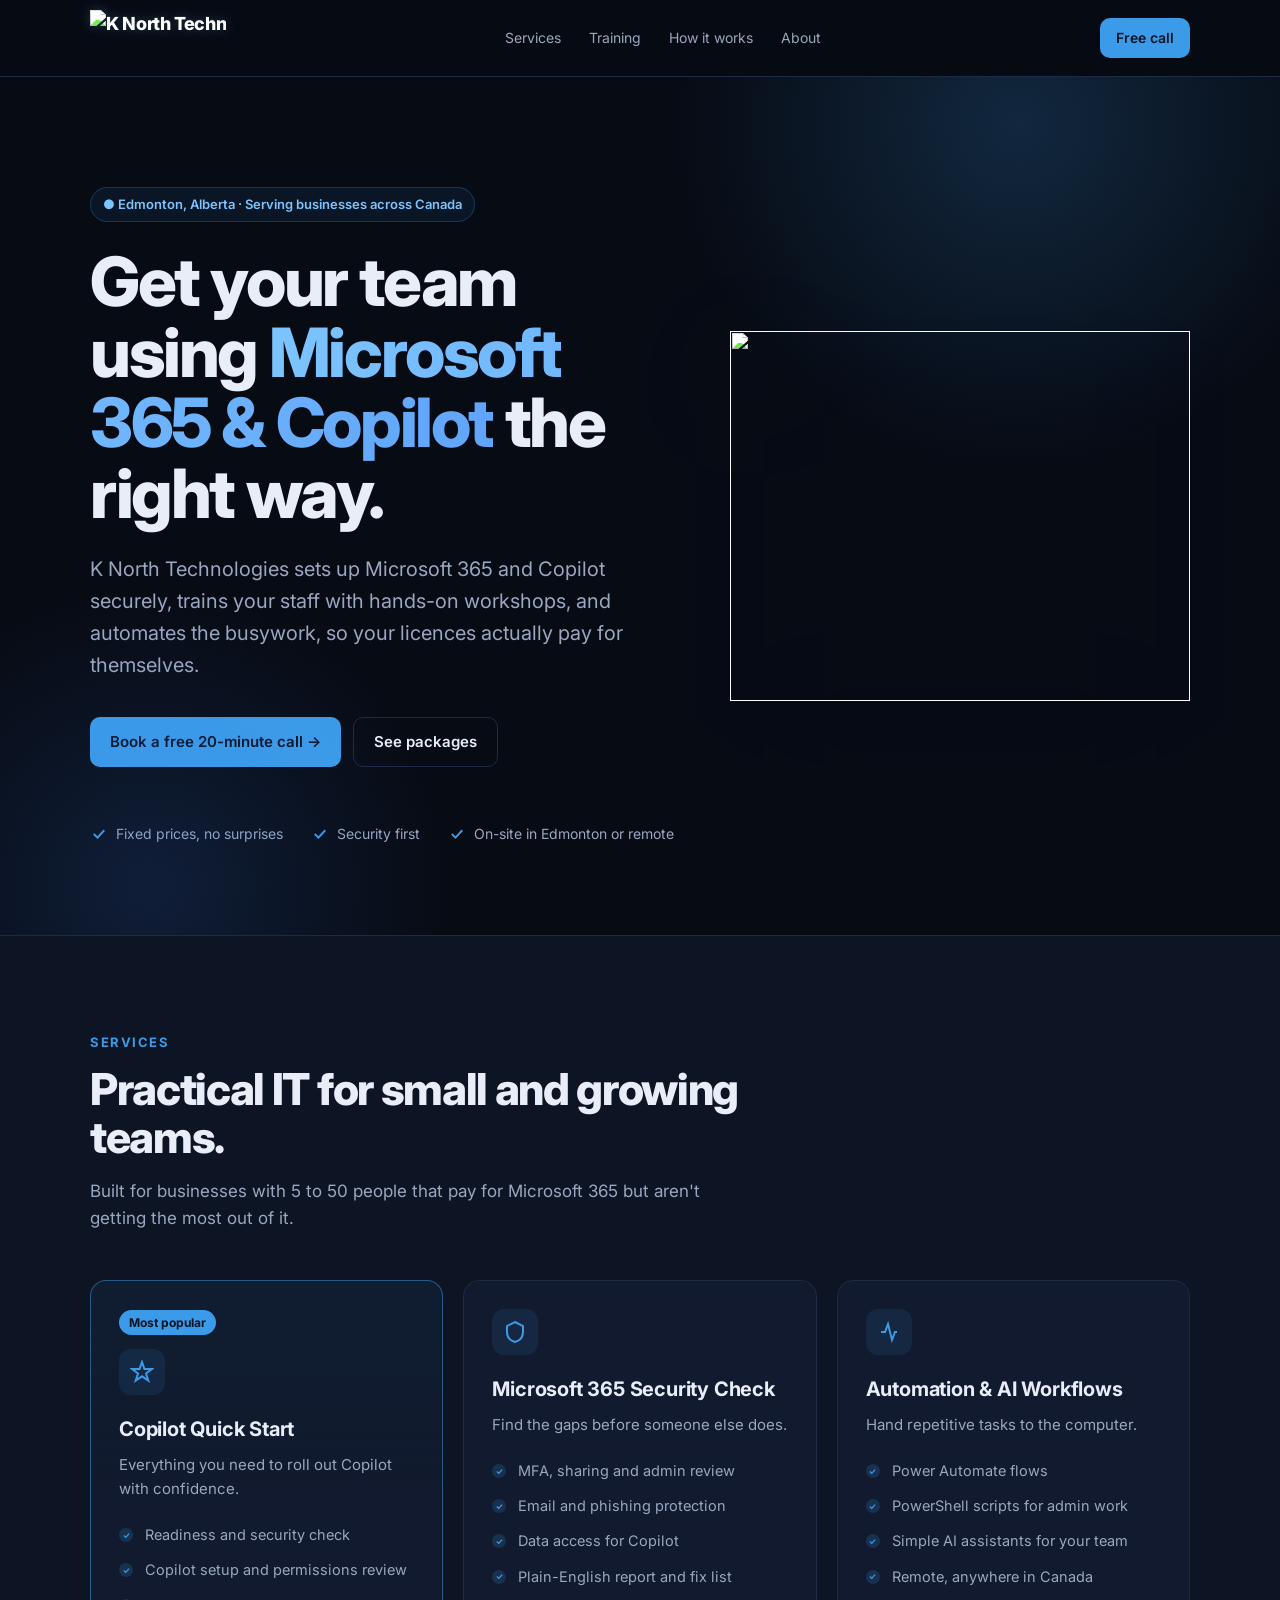
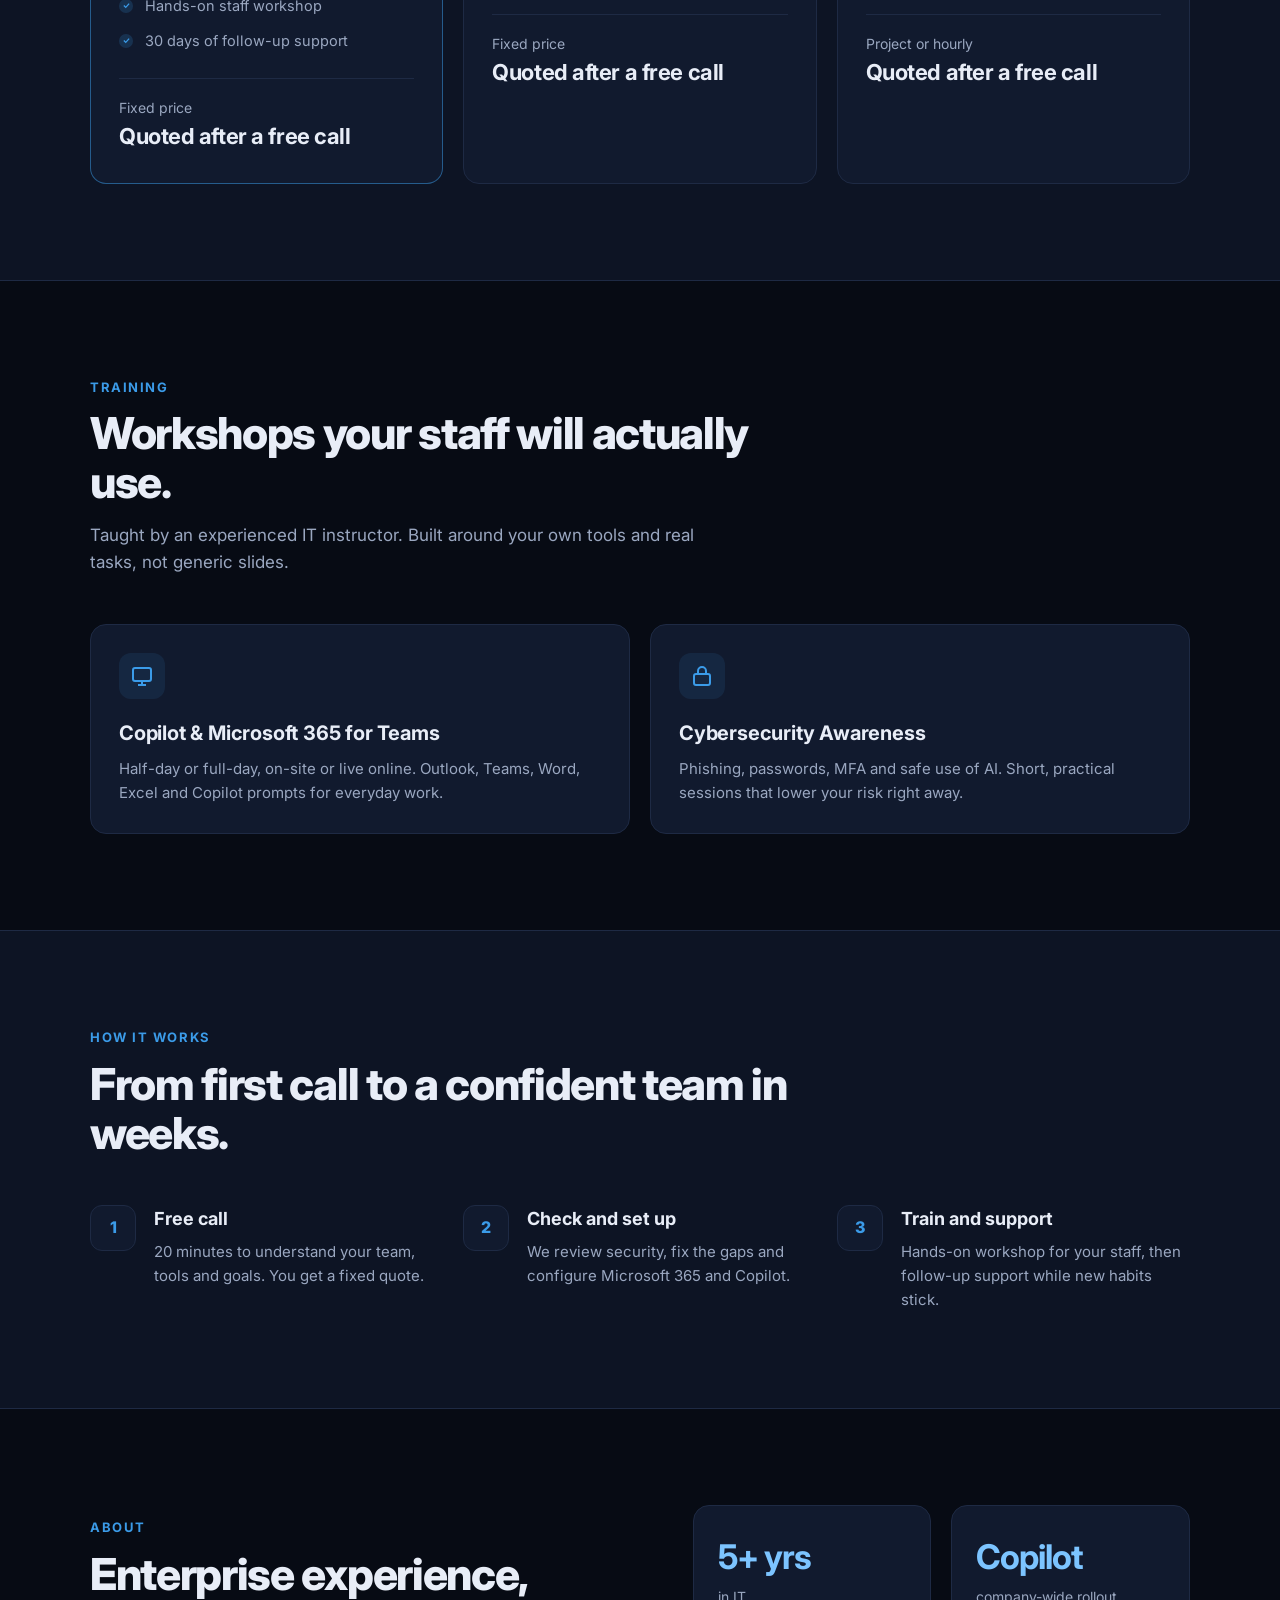
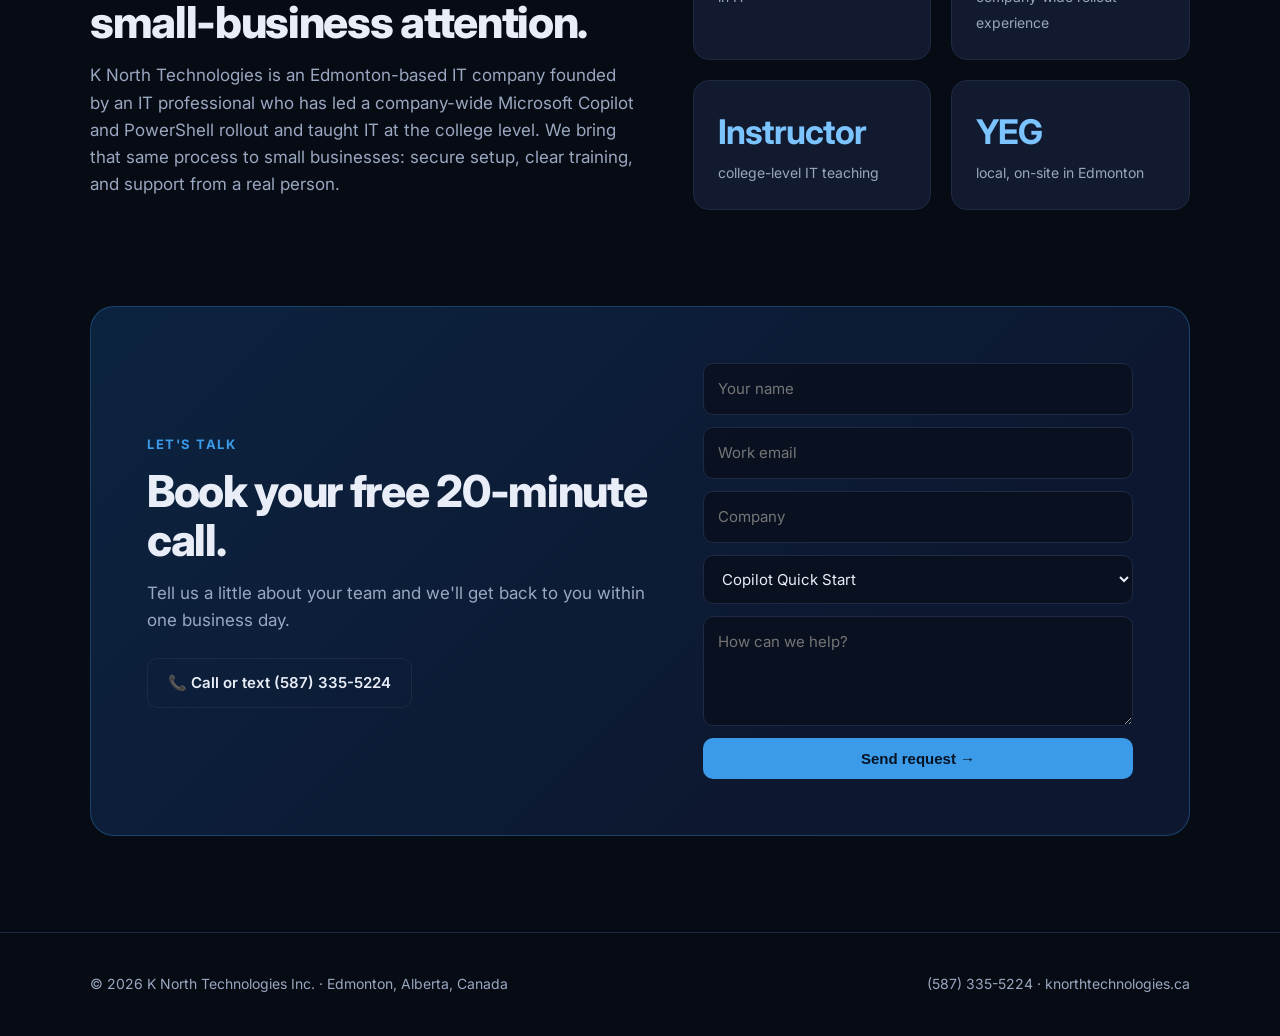
==== index.html @ 37f0530d "Add files via upload" ====
<!doctype html>
<html lang="en">
<head>
<meta charset="utf-8">
<meta name="viewport" content="width=device-width, initial-scale=1">
<title>K North Technologies | Microsoft 365, Copilot &amp; Cybersecurity Training in Edmonton</title>
<meta property="og:image" content="https://knorthtechnologies.ca/img/kn-logo.png">
<meta name="description" content="K North Technologies helps Edmonton and Canadian small businesses set up Microsoft 365 and Copilot securely, train their teams, and automate everyday work.">
<link rel="icon" type="image/png" href="img/favicon.png"><link rel="apple-touch-icon" href="img/favicon.png">
<link rel="preconnect" href="https://fonts.googleapis.com"><link rel="preconnect" href="https://fonts.gstatic.com" crossorigin>
<link href="https://fonts.googleapis.com/css2?family=Inter:wght@400;500;600;700;800&display=swap" rel="stylesheet">
<style>
:root{--bg:#070b14;--bg2:#0d1424;--card:#111a2e;--line:#1e2a44;--text:#e8edf7;--muted:#9aa7c0;--green:#3b9be8;--green2:#7cc4ff;--blue:#3b82f6}
*{box-sizing:border-box;margin:0;padding:0}
html{scroll-behavior:smooth}
body{font-family:Inter,system-ui,-apple-system,Segoe UI,Roboto,sans-serif;background:var(--bg);color:var(--text);line-height:1.6;-webkit-font-smoothing:antialiased}
a{color:inherit;text-decoration:none}
.wrap{max-width:1140px;margin:0 auto;padding:0 20px}
/* nav */
header{position:sticky;top:0;z-index:20;background:rgba(7,11,20,.78);backdrop-filter:blur(12px);border-bottom:1px solid var(--line)}
.nav{display:flex;align-items:center;justify-content:space-between;height:68px}
.logo{display:flex;align-items:center;gap:10px;font-weight:800;letter-spacing:-.02em;font-size:18px}
.logo img{height:56px;width:auto;display:block;filter:brightness(1.35) drop-shadow(0 0 6px rgba(124,196,255,.25))}
.nav{height:76px}
.hero .wrap{display:grid;grid-template-columns:1.25fr .9fr;gap:40px;align-items:center}
.hero-logo{width:100%;max-width:460px;justify-self:end;filter:brightness(1.3) drop-shadow(0 20px 60px rgba(59,155,232,.35))}
.logo span b{color:var(--green)}
nav.links{display:flex;gap:28px;font-size:14px;color:var(--muted)}
nav.links a:hover{color:var(--text)}
.btn{display:inline-flex;align-items:center;gap:8px;padding:12px 20px;border-radius:10px;font-weight:600;font-size:15px;transition:.2s}
.btn-primary{background:var(--green);color:#061325}
.btn-primary:hover{background:var(--green2);transform:translateY(-1px)}
.btn-ghost{border:1px solid var(--line);color:var(--text)}
.btn-ghost:hover{border-color:var(--muted)}
.nav .btn{padding:9px 16px;font-size:14px}
/* hero */
.hero{position:relative;overflow:hidden;padding:110px 0 90px}
.hero:before{content:"";position:absolute;inset:-40% -10% auto auto;width:780px;height:780px;background:radial-gradient(circle,rgba(59,155,232,.20),transparent 62%);pointer-events:none}
.hero:after{content:"";position:absolute;left:-200px;bottom:-300px;width:700px;height:700px;background:radial-gradient(circle,rgba(59,130,246,.16),transparent 60%);pointer-events:none}
.eyebrow{display:inline-flex;align-items:center;gap:8px;font-size:13px;font-weight:600;color:var(--green2);background:rgba(59,155,232,.08);border:1px solid rgba(59,155,232,.25);padding:6px 12px;border-radius:999px;margin-bottom:24px}
h1{font-size:clamp(38px,6vw,68px);line-height:1.04;letter-spacing:-.035em;font-weight:800;max-width:860px}
h1 em{font-style:normal;background:linear-gradient(90deg,var(--green2),#60a5fa);-webkit-background-clip:text;background-clip:text;color:transparent}
.lead{font-size:clamp(17px,2vw,20px);color:var(--muted);max-width:640px;margin:24px 0 36px}
.cta{display:flex;gap:12px;flex-wrap:wrap}
.trust{display:flex;gap:28px;flex-wrap:wrap;margin-top:56px;color:var(--muted);font-size:14px}
.trust div{display:flex;align-items:center;gap:8px}
.trust svg{width:18px;height:18px;color:var(--green)}
/* sections */
section{padding:96px 0}
.alt{background:var(--bg2);border-top:1px solid var(--line);border-bottom:1px solid var(--line)}
.kicker{color:var(--green);font-weight:700;font-size:13px;letter-spacing:.12em;text-transform:uppercase;margin-bottom:12px}
h2{font-size:clamp(30px,4vw,44px);letter-spacing:-.03em;line-height:1.1;font-weight:800;max-width:720px}
.sub{color:var(--muted);max-width:640px;margin-top:16px;font-size:17px}
.grid{display:grid;gap:20px;margin-top:48px}
.g3{grid-template-columns:repeat(3,1fr)}
.g2{grid-template-columns:repeat(2,1fr)}
.card{background:var(--card);border:1px solid var(--line);border-radius:16px;padding:28px;transition:.25s}
.card:hover{border-color:rgba(59,155,232,.45);transform:translateY(-3px)}
.icon{width:46px;height:46px;border-radius:12px;display:grid;place-items:center;background:rgba(59,155,232,.1);color:var(--green);margin-bottom:18px}
.icon svg{width:24px;height:24px}
.card h3{font-size:20px;letter-spacing:-.01em;margin-bottom:8px}
.card p{color:var(--muted);font-size:15px}
.card ul{list-style:none;margin-top:16px}
.card li{color:var(--muted);font-size:14.5px;padding:6px 0 6px 26px;position:relative}
.card li:before{content:"";position:absolute;left:0;top:11px;width:14px;height:14px;border-radius:50%;background:rgba(59,155,232,.18) url("data:image/svg+xml,%3Csvg xmlns='http://www.w3.org/2000/svg' viewBox='0 0 24 24' fill='none' stroke='%233b9be8' stroke-width='3.5'%3E%3Cpath d='M5 12l5 5L19 7'/%3E%3C/svg%3E") center/9px no-repeat}
.price{margin-top:20px;padding-top:18px;border-top:1px solid var(--line);font-size:14px;color:var(--muted)}
.price b{color:var(--text);font-size:22px;letter-spacing:-.02em;display:block}
.feature{border-color:rgba(59,155,232,.5);background:linear-gradient(180deg,rgba(59,155,232,.07),var(--card) 40%)}
.tag{display:inline-block;font-size:12px;font-weight:700;color:#061325;background:var(--green);padding:3px 10px;border-radius:999px;margin-bottom:14px}
/* steps */
.steps{counter-reset:s}
.step{position:relative;padding-left:64px}
.step:before{counter-increment:s;content:counter(s);position:absolute;left:0;top:0;width:44px;height:44px;border-radius:12px;border:1px solid var(--line);display:grid;place-items:center;font-weight:800;color:var(--green);background:var(--card)}
.step h3{font-size:18px;margin-bottom:6px}
.step p{color:var(--muted);font-size:15px}
/* about */
.about{display:grid;grid-template-columns:1.1fr 1fr;gap:56px;align-items:center}
.stat{background:var(--card);border:1px solid var(--line);border-radius:16px;padding:24px}
.stat b{font-size:34px;letter-spacing:-.03em;display:block;color:var(--green2)}
.stat span{color:var(--muted);font-size:14px}
/* contact */
.contact{background:linear-gradient(135deg,#0c2340,#0d1830 70%);border:1px solid rgba(59,155,232,.3);border-radius:24px;padding:56px;display:grid;grid-template-columns:1.2fr 1fr;gap:40px;align-items:center}
form{display:grid;gap:12px}
input,textarea,select{width:100%;background:rgba(7,11,20,.6);border:1px solid var(--line);border-radius:10px;padding:13px 14px;color:var(--text);font:inherit;font-size:15px}
input:focus,textarea:focus,select:focus{outline:none;border-color:var(--green)}
textarea{min-height:110px;resize:vertical}
footer{padding:40px 0;color:var(--muted);font-size:14px;border-top:1px solid var(--line)}
footer .wrap{display:flex;justify-content:space-between;gap:16px;flex-wrap:wrap}
.logo,.nav .btn{white-space:nowrap}
@media(max-width:480px){.logo img{height:44px}.nav .btn{padding:8px 12px;font-size:13px}.eyebrow{font-size:12px}}
@media(max-width:900px){.hero .wrap{grid-template-columns:1fr}.hero-logo{display:none}.g3,.g2,.about,.contact{grid-template-columns:1fr}nav.links{display:none}.contact{padding:32px 22px}section{padding:72px 0}.hero{padding:72px 0 64px}}
</style>
</head>
<body>
<header><div class="wrap nav">
  <a href="#" class="logo" aria-label="K North Technologies home"><img src="img/kn-logo.png" alt="K North Technologies" width="900" height="370"></a>
  <nav class="links"><a href="#services">Services</a><a href="#training">Training</a><a href="#process">How it works</a><a href="#about">About</a></nav>
  <a href="#contact" class="btn btn-primary">Free call</a>
</div></header>

<section class="hero"><div class="wrap"><div>
  <div class="eyebrow">● Edmonton, Alberta · Serving businesses across Canada</div>
  <h1>Get your team using <em>Microsoft 365 &amp; Copilot</em> the right way.</h1>
  <p class="lead">K North Technologies sets up Microsoft 365 and Copilot securely, trains your staff with hands-on workshops, and automates the busywork, so your licences actually pay for themselves.</p>
  <div class="cta"><a href="#contact" class="btn btn-primary">Book a free 20-minute call →</a><a href="#services" class="btn btn-ghost">See packages</a></div>
  <div class="trust">
    <div><svg viewBox="0 0 24 24" fill="none" stroke="currentColor" stroke-width="2.5"><path d="M5 12l5 5L19 7"/></svg>Fixed prices, no surprises</div>
    <div><svg viewBox="0 0 24 24" fill="none" stroke="currentColor" stroke-width="2.5"><path d="M5 12l5 5L19 7"/></svg>Security first</div>
    <div><svg viewBox="0 0 24 24" fill="none" stroke="currentColor" stroke-width="2.5"><path d="M5 12l5 5L19 7"/></svg>On-site in Edmonton or remote</div>
  </div>
  </div>
  <img class="hero-logo" src="img/kn-logo.png" alt="" width="900" height="370">
</div></section>

<section id="services" class="alt"><div class="wrap">
  <div class="kicker">Services</div>
  <h2>Practical IT for small and growing teams.</h2>
  <p class="sub">Built for businesses with 5 to 50 people that pay for Microsoft 365 but aren't getting the most out of it.</p>
  <div class="grid g3">
    <div class="card feature"><span class="tag">Most popular</span>
      <div class="icon"><svg viewBox="0 0 24 24" fill="none" stroke="currentColor" stroke-width="2"><path d="M12 2l2.4 6.9H22l-6 4.6 2.3 7.1L12 16.3 5.7 20.6 8 13.5 2 8.9h7.6z"/></svg></div>
      <h3>Copilot Quick Start</h3>
      <p>Everything you need to roll out Copilot with confidence.</p>
      <ul><li>Readiness and security check</li><li>Copilot setup and permissions review</li><li>Hands-on staff workshop</li><li>30 days of follow-up support</li></ul>
      <div class="price">Fixed price<b>Quoted after a free call</b></div>
    </div>
    <div class="card">
      <div class="icon"><svg viewBox="0 0 24 24" fill="none" stroke="currentColor" stroke-width="2"><path d="M12 2l8 4v6c0 5-3.4 8.7-8 10-4.6-1.3-8-5-8-10V6z"/></svg></div>
      <h3>Microsoft 365 Security Check</h3>
      <p>Find the gaps before someone else does.</p>
      <ul><li>MFA, sharing and admin review</li><li>Email and phishing protection</li><li>Data access for Copilot</li><li>Plain-English report and fix list</li></ul>
      <div class="price">Fixed price<b>Quoted after a free call</b></div>
    </div>
    <div class="card">
      <div class="icon"><svg viewBox="0 0 24 24" fill="none" stroke="currentColor" stroke-width="2"><path d="M4 12h4l3-8 4 16 3-8h2"/></svg></div>
      <h3>Automation &amp; AI Workflows</h3>
      <p>Hand repetitive tasks to the computer.</p>
      <ul><li>Power Automate flows</li><li>PowerShell scripts for admin work</li><li>Simple AI assistants for your team</li><li>Remote, anywhere in Canada</li></ul>
      <div class="price">Project or hourly<b>Quoted after a free call</b></div>
    </div>
  </div>
</div></section>

<section id="training"><div class="wrap">
  <div class="kicker">Training</div>
  <h2>Workshops your staff will actually use.</h2>
  <p class="sub">Taught by an experienced IT instructor. Built around your own tools and real tasks, not generic slides.</p>
  <div class="grid g2">
    <div class="card"><div class="icon"><svg viewBox="0 0 24 24" fill="none" stroke="currentColor" stroke-width="2"><rect x="3" y="4" width="18" height="13" rx="2"/><path d="M8 21h8M12 17v4"/></svg></div>
      <h3>Copilot &amp; Microsoft 365 for Teams</h3><p>Half-day or full-day, on-site or live online. Outlook, Teams, Word, Excel and Copilot prompts for everyday work.</p></div>
    <div class="card"><div class="icon"><svg viewBox="0 0 24 24" fill="none" stroke="currentColor" stroke-width="2"><rect x="4" y="10" width="16" height="11" rx="2"/><path d="M8 10V7a4 4 0 018 0v3"/></svg></div>
      <h3>Cybersecurity Awareness</h3><p>Phishing, passwords, MFA and safe use of AI. Short, practical sessions that lower your risk right away.</p></div>
  </div>
</div></section>

<section id="process" class="alt"><div class="wrap">
  <div class="kicker">How it works</div>
  <h2>From first call to a confident team in weeks.</h2>
  <div class="grid g3 steps">
    <div class="step"><h3>Free call</h3><p>20 minutes to understand your team, tools and goals. You get a fixed quote.</p></div>
    <div class="step"><h3>Check and set up</h3><p>We review security, fix the gaps and configure Microsoft 365 and Copilot.</p></div>
    <div class="step"><h3>Train and support</h3><p>Hands-on workshop for your staff, then follow-up support while new habits stick.</p></div>
  </div>
</div></section>

<section id="about"><div class="wrap about">
  <div>
    <div class="kicker">About</div>
    <h2>Enterprise experience, small-business attention.</h2>
    <p class="sub">K North Technologies is an Edmonton-based IT company founded by an IT professional who has led a company-wide Microsoft Copilot and PowerShell rollout and taught IT at the college level. We bring that same process to small businesses: secure setup, clear training, and support from a real person.</p>
  </div>
  <div class="grid g2" style="margin-top:0">
    <div class="stat"><b>5+ yrs</b><span>in IT</span></div>
    <div class="stat"><b>Copilot</b><span>company-wide rollout experience</span></div>
    <div class="stat"><b>Instructor</b><span>college-level IT teaching</span></div>
    <div class="stat"><b>YEG</b><span>local, on-site in Edmonton</span></div>
  </div>
</div></section>

<section id="contact" style="padding-top:0"><div class="wrap">
  <div class="contact">
    <div>
      <div class="kicker">Let's talk</div>
      <h2>Book your free 20-minute call.</h2>
      <p class="sub">Tell us a little about your team and we'll get back to you within one business day.</p>
      <a href="tel:+15873355224" class="btn btn-ghost" style="margin-top:24px">📞 Call or text (587) 335-5224</a>
    </div>
    <form id="f">
      <input name="name" placeholder="Your name" required>
      <input name="email" type="email" placeholder="Work email" required>
      <input name="company" placeholder="Company">
      <select name="interest"><option>Copilot Quick Start</option><option>Microsoft 365 Security Check</option><option>Automation &amp; AI Workflows</option><option>Staff training</option><option>Something else</option></select>
      <textarea name="message" placeholder="How can we help?"></textarea>
      <button class="btn btn-primary" type="submit" style="justify-content:center;border:0;cursor:pointer">Send request →</button>
    </form>
  </div>
</div></section>

<footer><div class="wrap">
  <div>© <span id="y"></span> K North Technologies Inc. · Edmonton, Alberta, Canada</div>
  <div><a href="tel:+15873355224">(587) 335-5224</a> · knorthtechnologies.ca</div>
</div></footer>
<script>
document.getElementById('y').textContent=new Date().getFullYear();
// DRAFT: contact form not connected yet. It opens an email until a form service is chosen.
document.getElementById('f').addEventListener('submit',e=>{e.preventDefault();const d=new FormData(e.target);
const body=`Name: ${d.get('name')}%0AEmail: ${d.get('email')}%0ACompany: ${d.get('company')}%0AInterest: ${d.get('interest')}%0A%0A${encodeURIComponent(d.get('message')||'')}`;
location.href=`mailto:info@knorthtechnologies.ca?subject=${encodeURIComponent('Free call request')}&body=${body}`;});
</script>
</body>
</html>
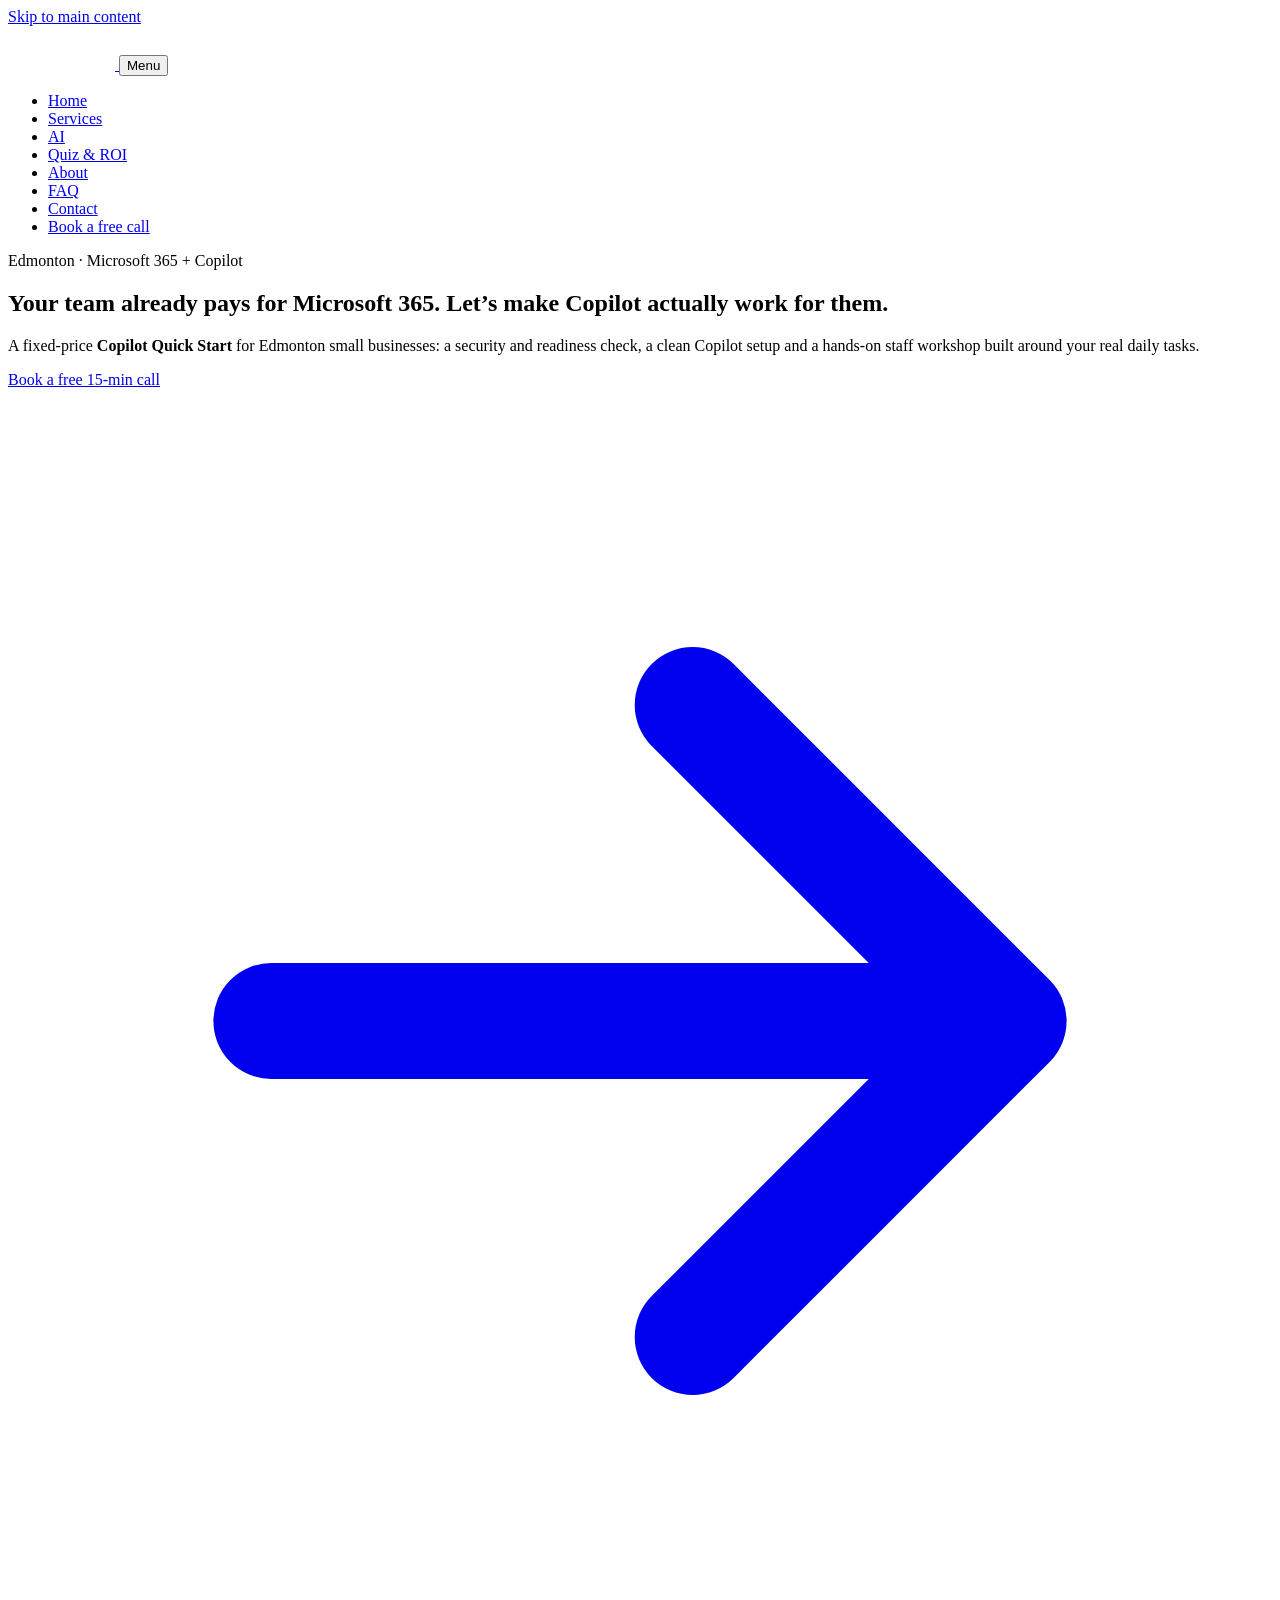
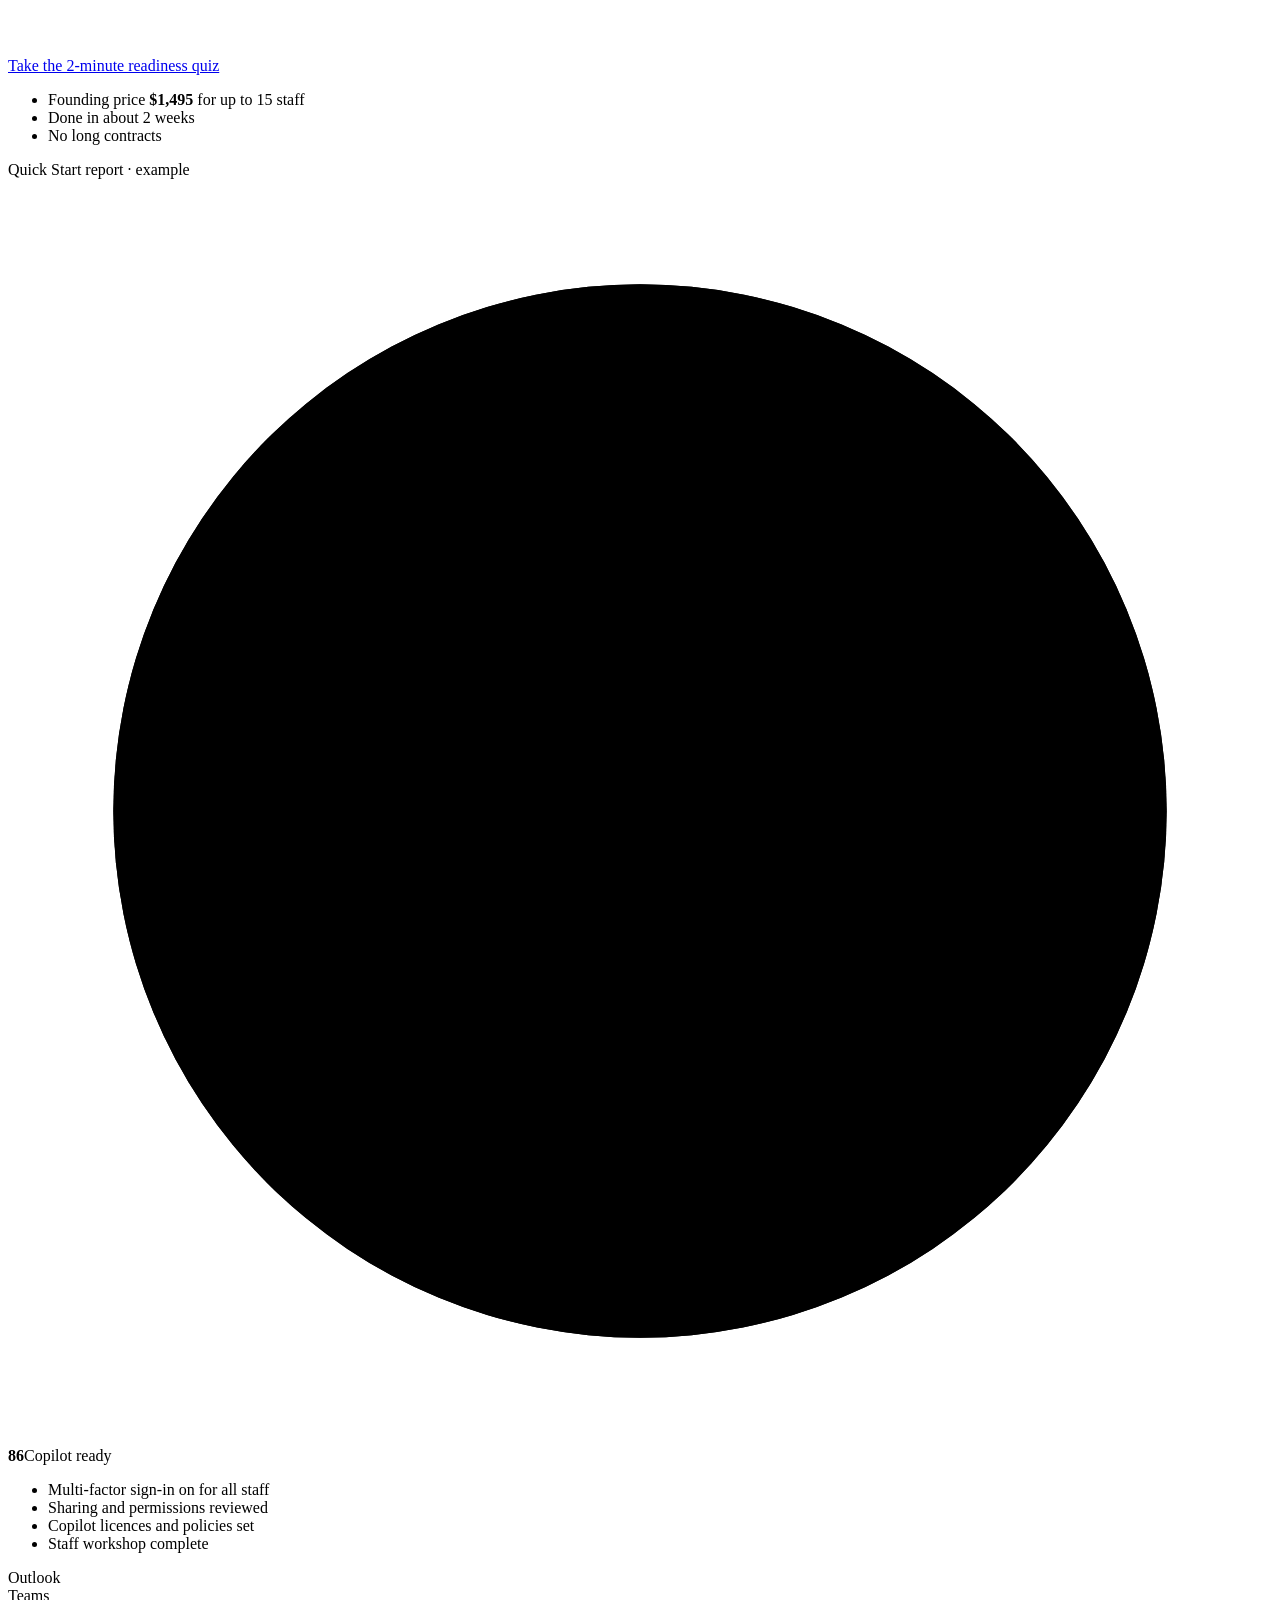
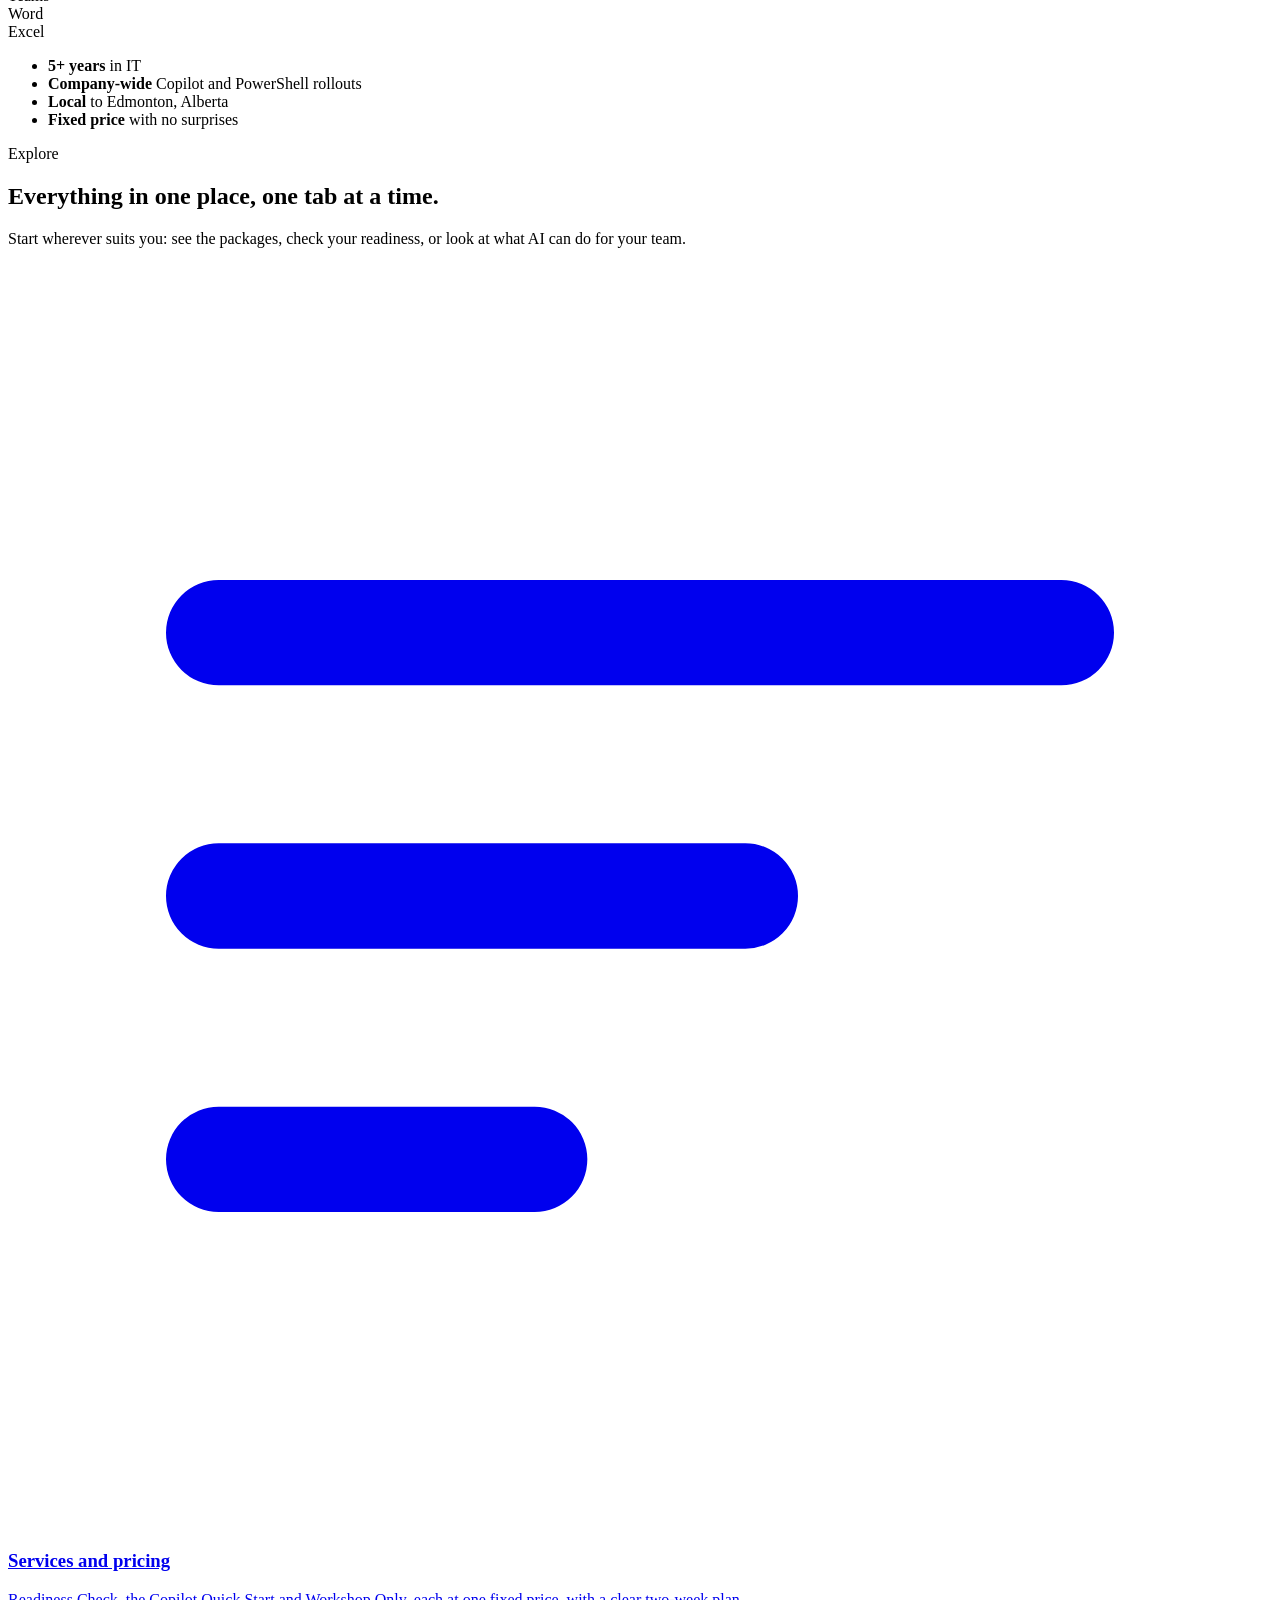
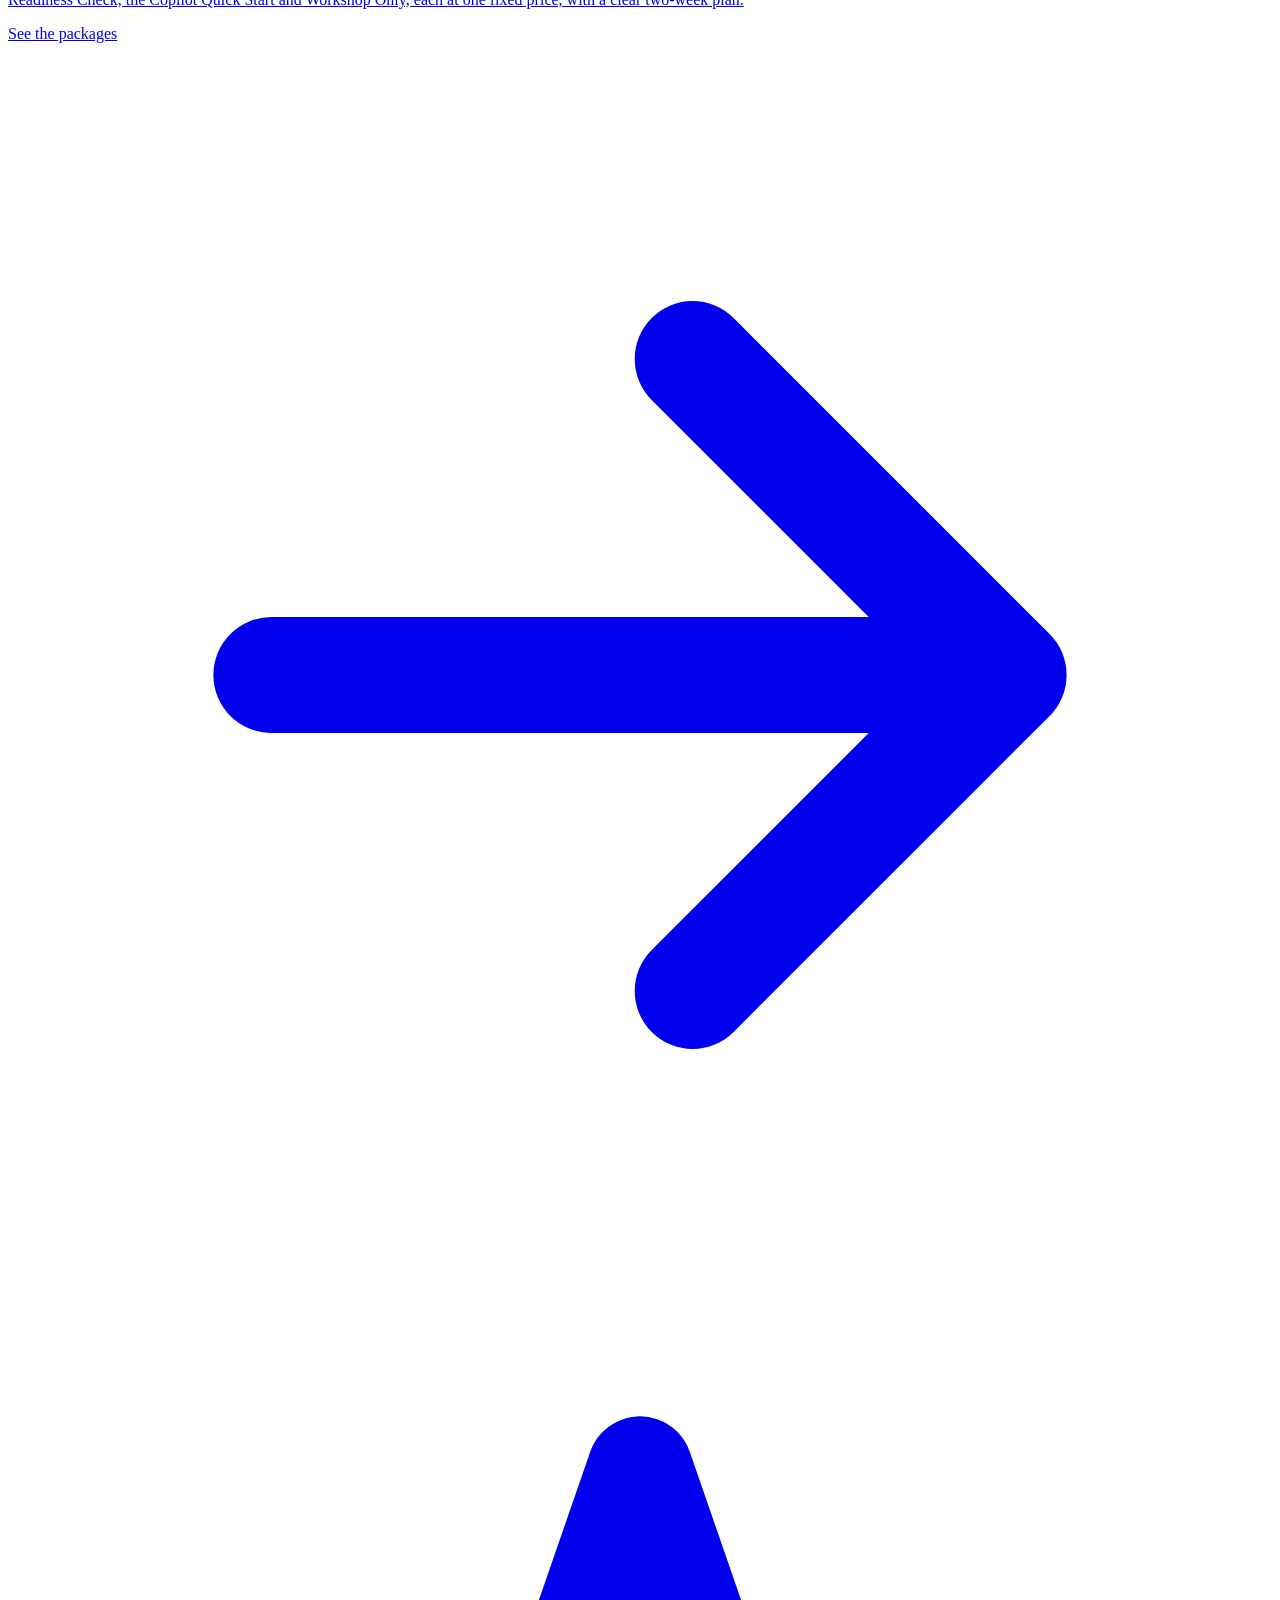
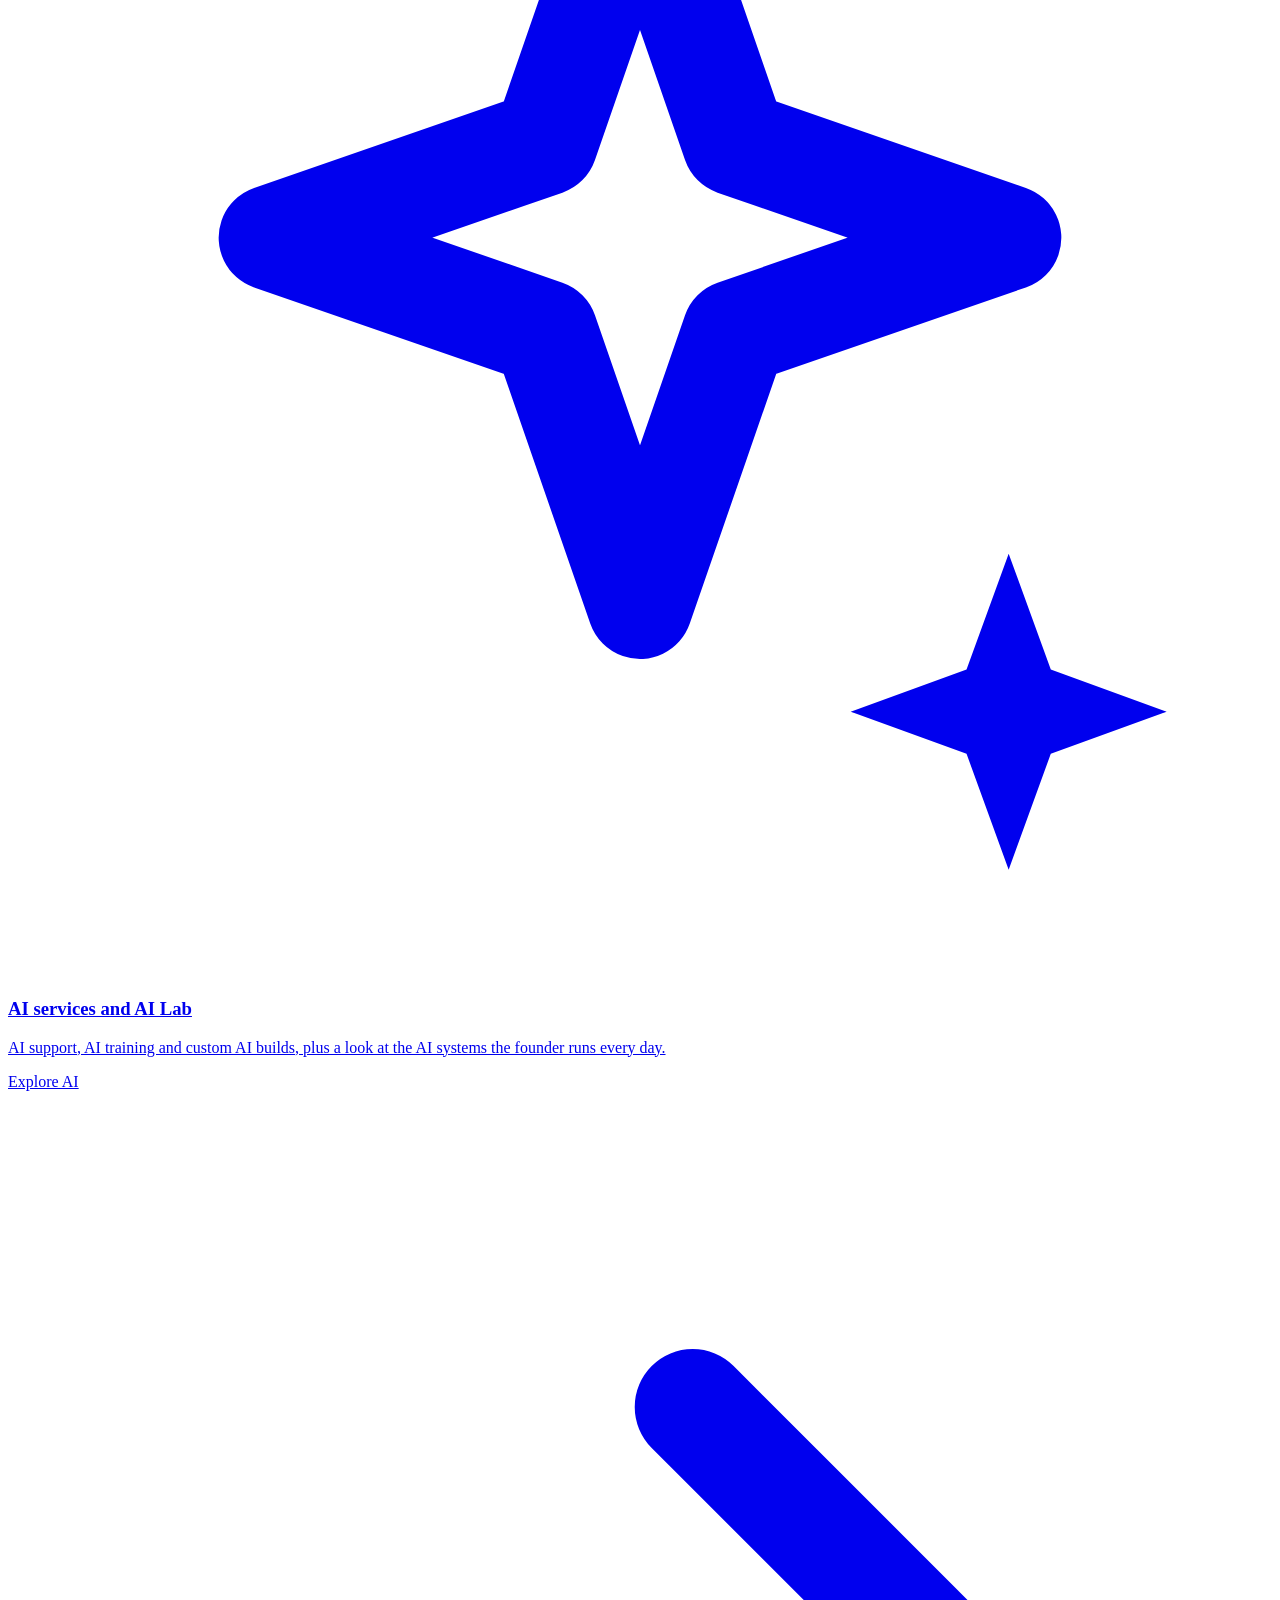
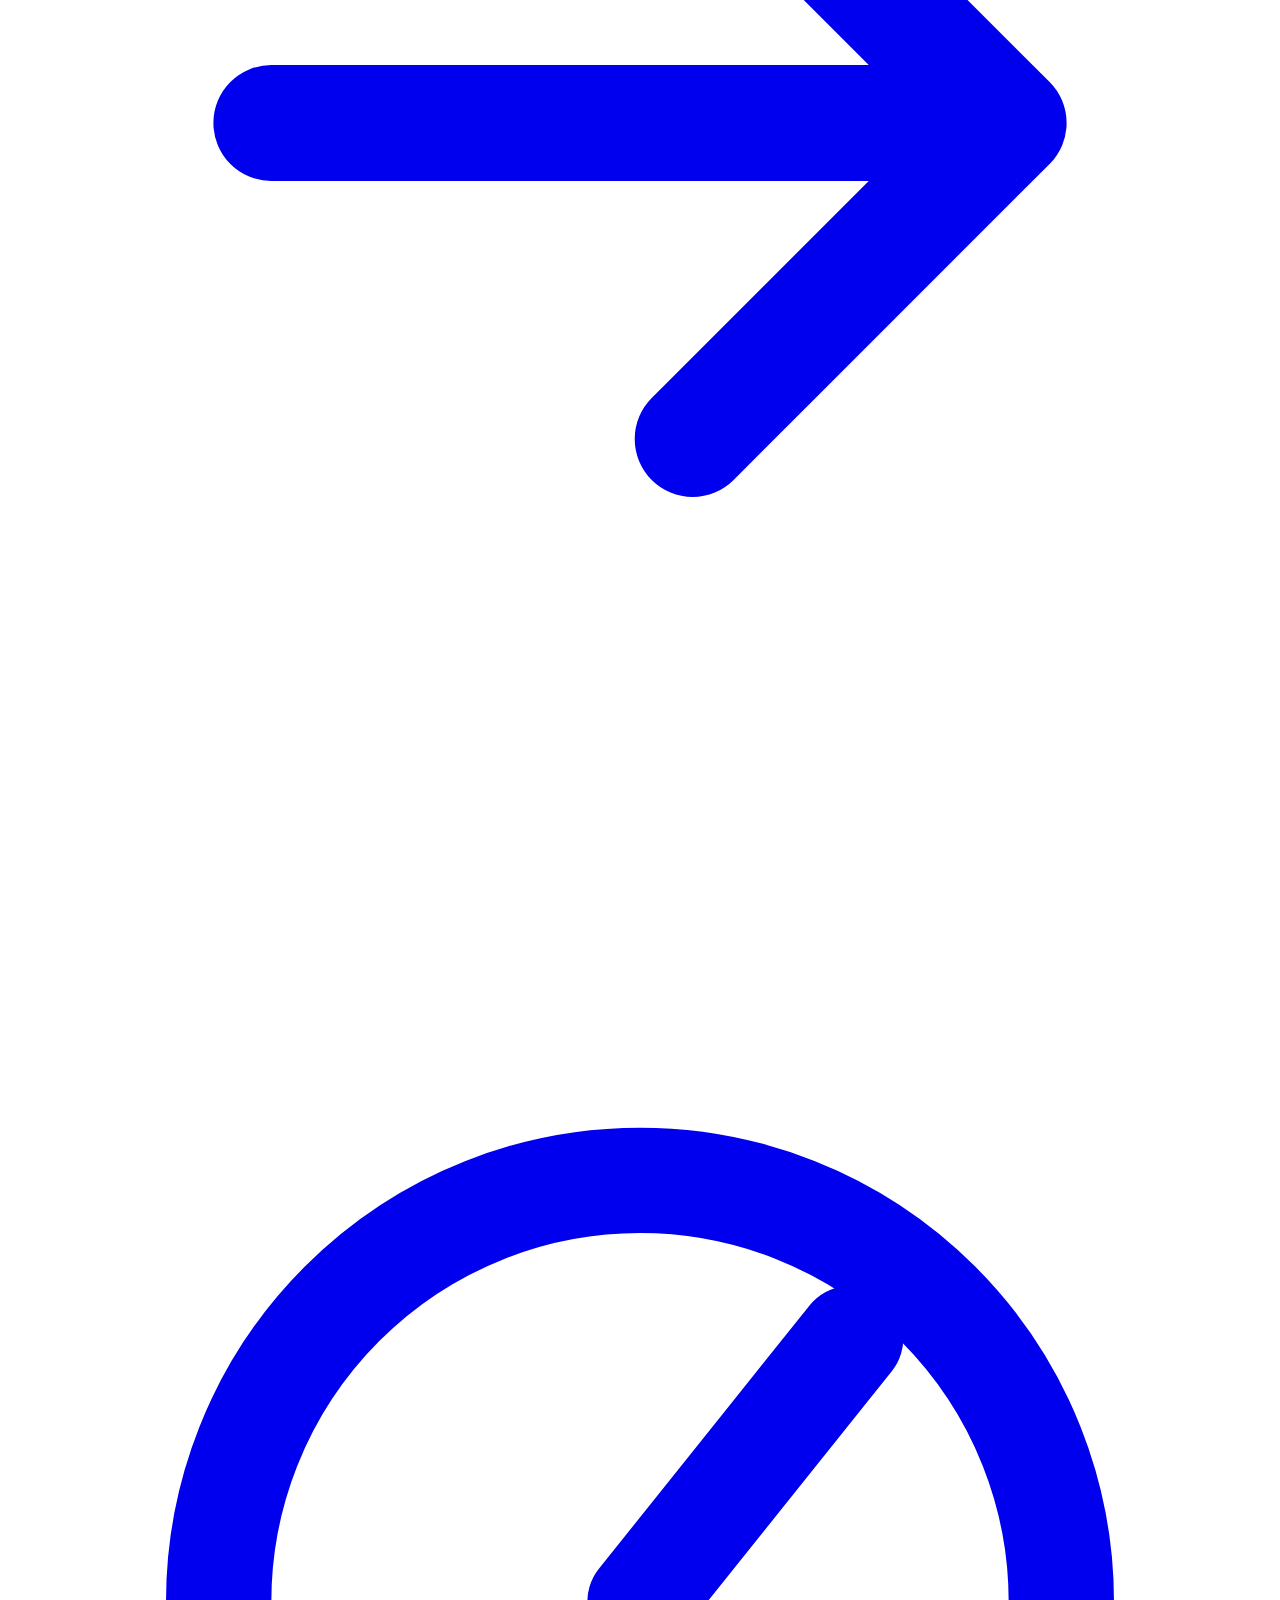
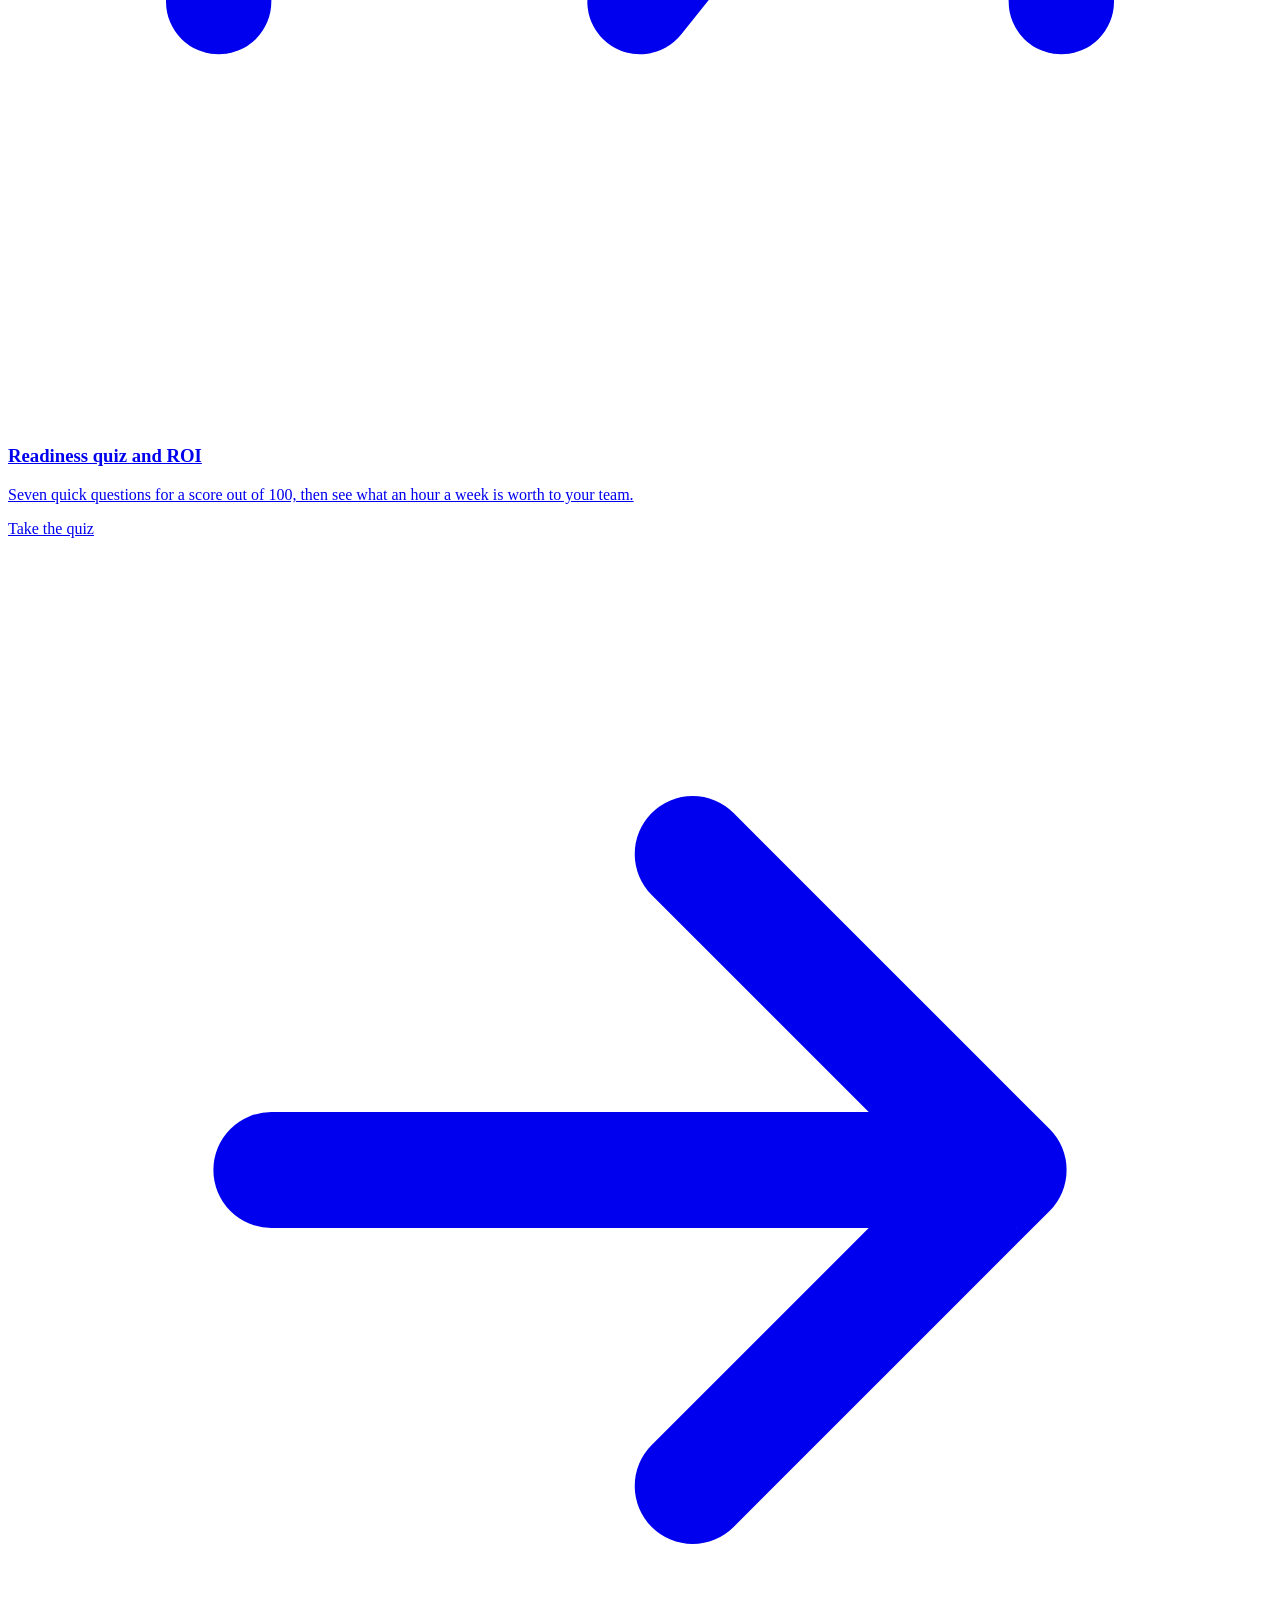
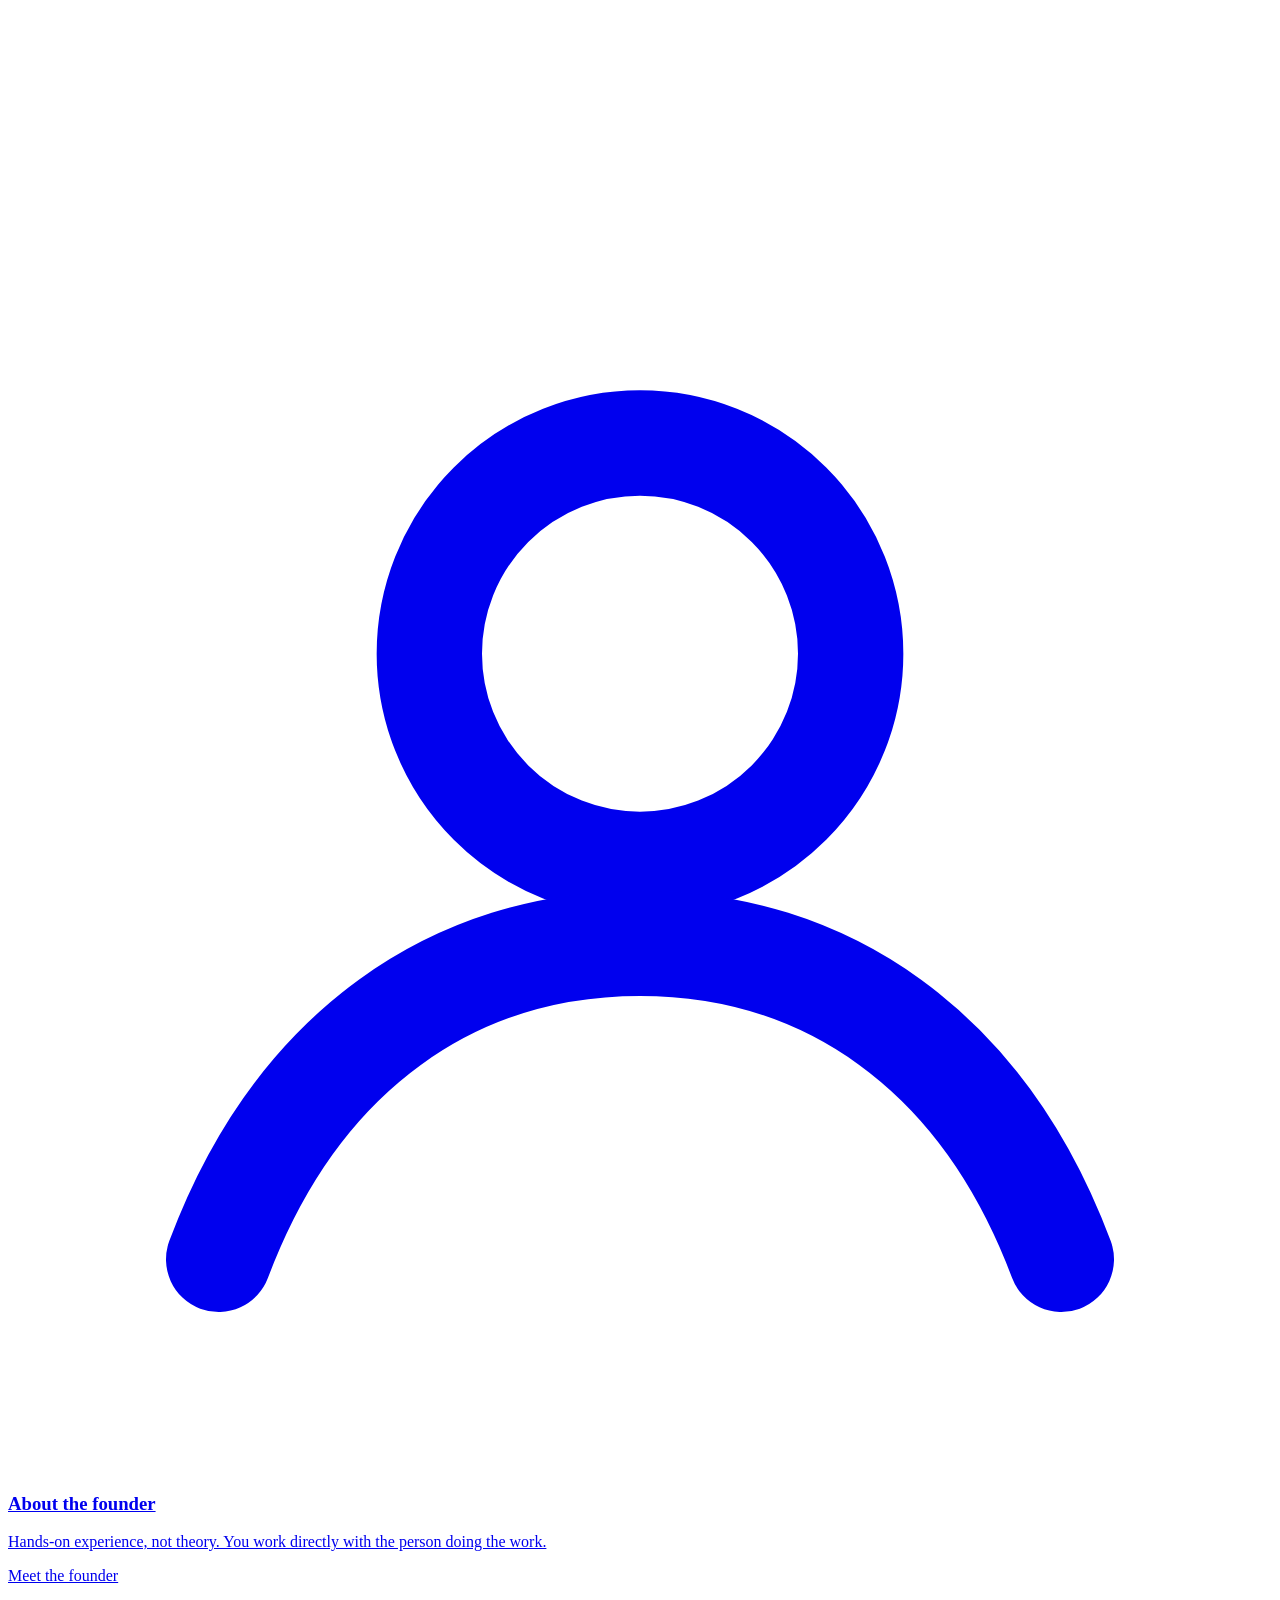
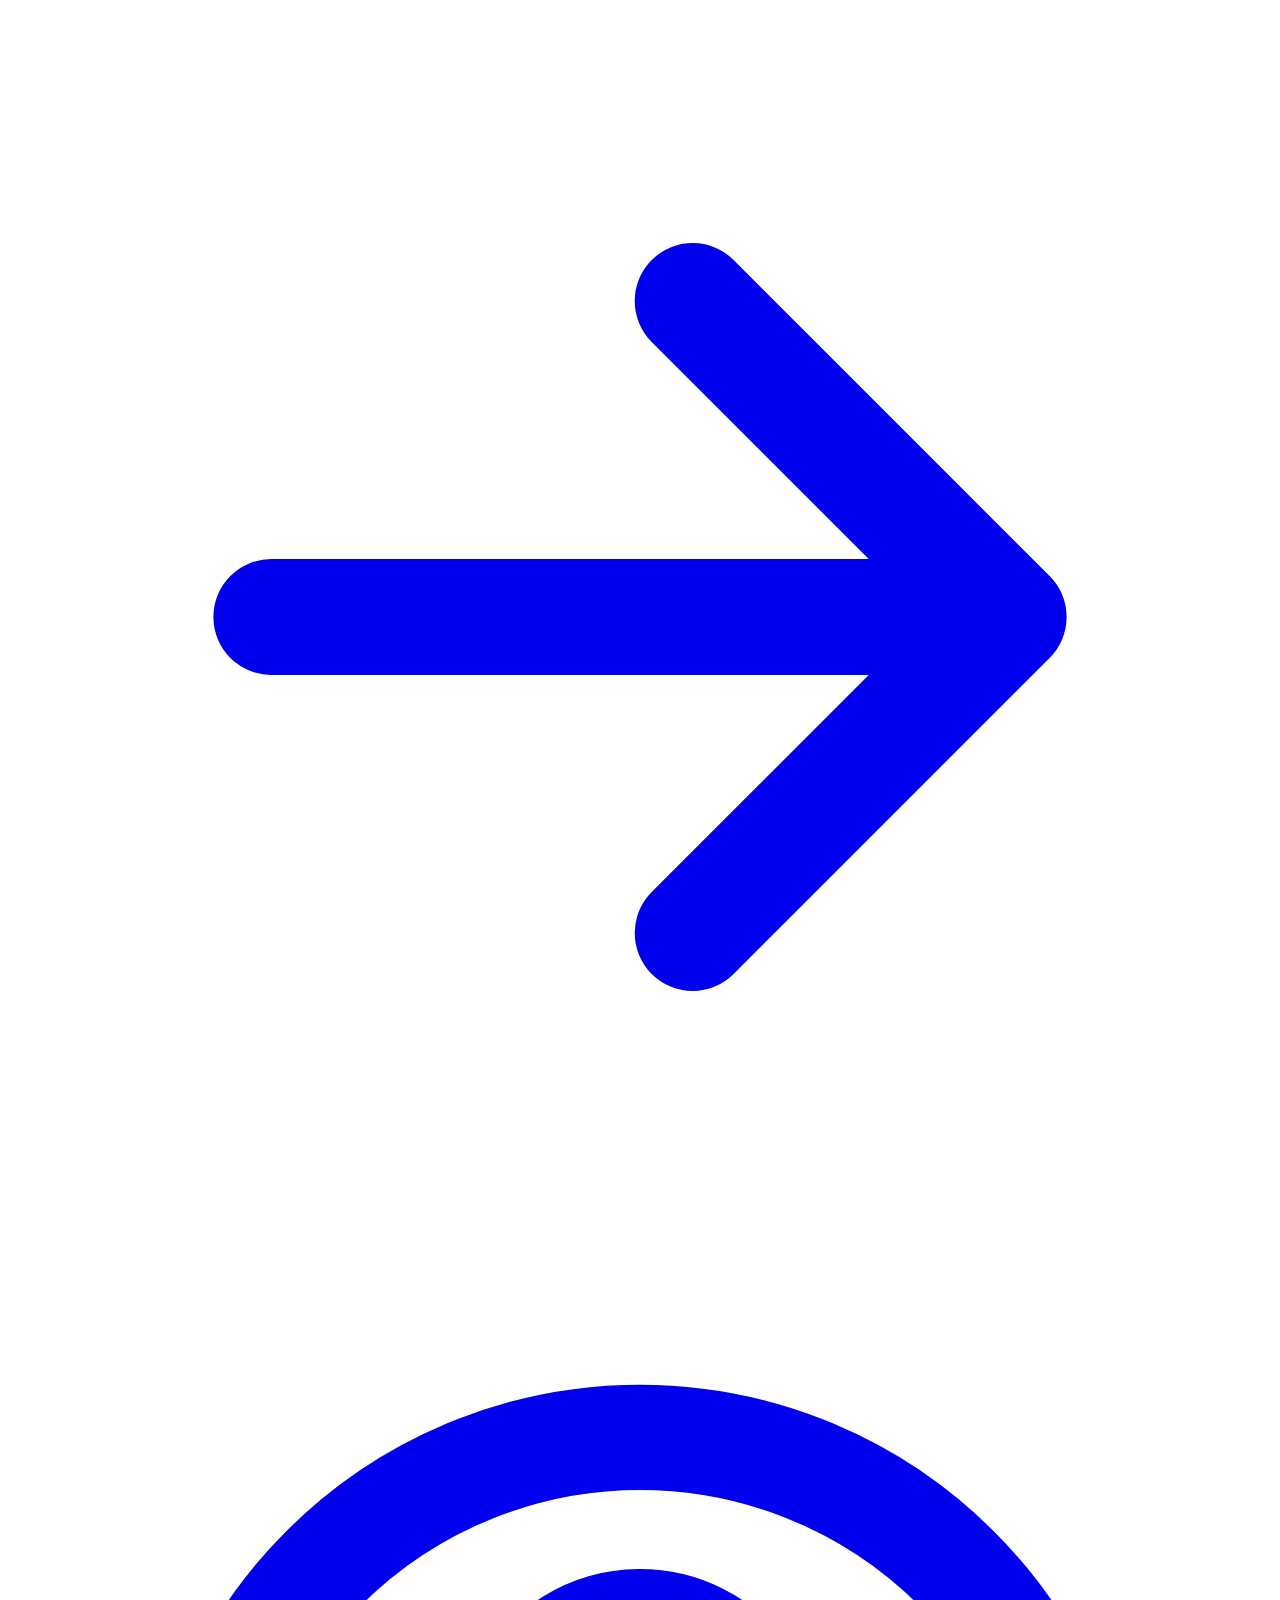
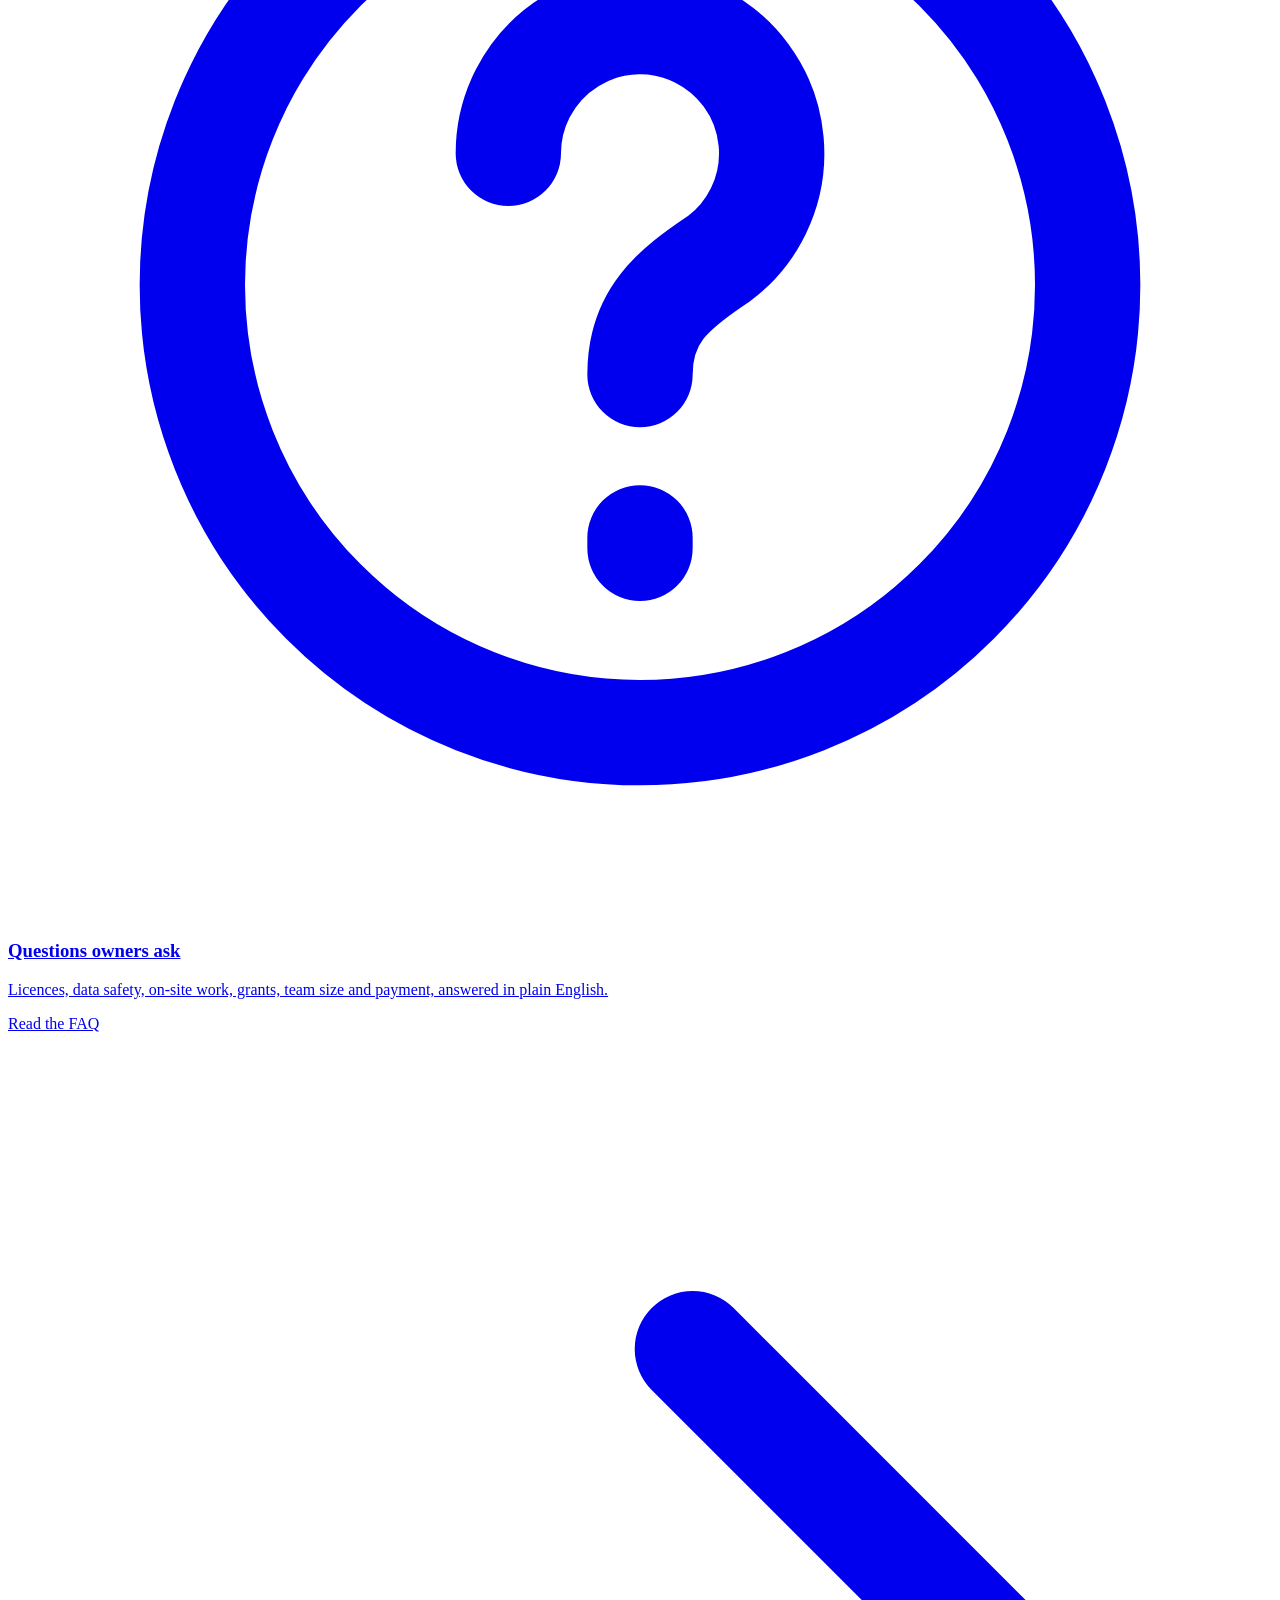
==== commit 17b117b8: "Add files via upload" ====
--- a/index.html
+++ b/index.html
@@ -1,211 +1,222 @@
 <!doctype html>
-<html lang="en">
+<html lang="en-CA" data-tab="0">
 <head>
-<meta charset="utf-8">
-<meta name="viewport" content="width=device-width, initial-scale=1">
-<title>K North Technologies | Microsoft 365, Copilot &amp; Cybersecurity Training in Edmonton</title>
-<meta property="og:image" content="https://knorthtechnologies.ca/img/kn-logo.png">
-<meta name="description" content="K North Technologies helps Edmonton and Canadian small businesses set up Microsoft 365 and Copilot securely, train their teams, and automate everyday work.">
-<link rel="icon" type="image/png" href="img/favicon.png"><link rel="apple-touch-icon" href="img/favicon.png">
-<link rel="preconnect" href="https://fonts.googleapis.com"><link rel="preconnect" href="https://fonts.gstatic.com" crossorigin>
-<link href="https://fonts.googleapis.com/css2?family=Inter:wght@400;500;600;700;800&display=swap" rel="stylesheet">
-<style>
-:root{--bg:#070b14;--bg2:#0d1424;--card:#111a2e;--line:#1e2a44;--text:#e8edf7;--muted:#9aa7c0;--green:#3b9be8;--green2:#7cc4ff;--blue:#3b82f6}
-*{box-sizing:border-box;margin:0;padding:0}
-html{scroll-behavior:smooth}
-body{font-family:Inter,system-ui,-apple-system,Segoe UI,Roboto,sans-serif;background:var(--bg);color:var(--text);line-height:1.6;-webkit-font-smoothing:antialiased}
-a{color:inherit;text-decoration:none}
-.wrap{max-width:1140px;margin:0 auto;padding:0 20px}
-/* nav */
-header{position:sticky;top:0;z-index:20;background:rgba(7,11,20,.78);backdrop-filter:blur(12px);border-bottom:1px solid var(--line)}
-.nav{display:flex;align-items:center;justify-content:space-between;height:68px}
-.logo{display:flex;align-items:center;gap:10px;font-weight:800;letter-spacing:-.02em;font-size:18px}
-.logo img{height:56px;width:auto;display:block;filter:brightness(1.35) drop-shadow(0 0 6px rgba(124,196,255,.25))}
-.nav{height:76px}
-.hero .wrap{display:grid;grid-template-columns:1.25fr .9fr;gap:40px;align-items:center}
-.hero-logo{width:100%;max-width:460px;justify-self:end;filter:brightness(1.3) drop-shadow(0 20px 60px rgba(59,155,232,.35))}
-.logo span b{color:var(--green)}
-nav.links{display:flex;gap:28px;font-size:14px;color:var(--muted)}
-nav.links a:hover{color:var(--text)}
-.btn{display:inline-flex;align-items:center;gap:8px;padding:12px 20px;border-radius:10px;font-weight:600;font-size:15px;transition:.2s}
-.btn-primary{background:var(--green);color:#061325}
-.btn-primary:hover{background:var(--green2);transform:translateY(-1px)}
-.btn-ghost{border:1px solid var(--line);color:var(--text)}
-.btn-ghost:hover{border-color:var(--muted)}
-.nav .btn{padding:9px 16px;font-size:14px}
-/* hero */
-.hero{position:relative;overflow:hidden;padding:110px 0 90px}
-.hero:before{content:"";position:absolute;inset:-40% -10% auto auto;width:780px;height:780px;background:radial-gradient(circle,rgba(59,155,232,.20),transparent 62%);pointer-events:none}
-.hero:after{content:"";position:absolute;left:-200px;bottom:-300px;width:700px;height:700px;background:radial-gradient(circle,rgba(59,130,246,.16),transparent 60%);pointer-events:none}
-.eyebrow{display:inline-flex;align-items:center;gap:8px;font-size:13px;font-weight:600;color:var(--green2);background:rgba(59,155,232,.08);border:1px solid rgba(59,155,232,.25);padding:6px 12px;border-radius:999px;margin-bottom:24px}
-h1{font-size:clamp(38px,6vw,68px);line-height:1.04;letter-spacing:-.035em;font-weight:800;max-width:860px}
-h1 em{font-style:normal;background:linear-gradient(90deg,var(--green2),#60a5fa);-webkit-background-clip:text;background-clip:text;color:transparent}
-.lead{font-size:clamp(17px,2vw,20px);color:var(--muted);max-width:640px;margin:24px 0 36px}
-.cta{display:flex;gap:12px;flex-wrap:wrap}
-.trust{display:flex;gap:28px;flex-wrap:wrap;margin-top:56px;color:var(--muted);font-size:14px}
-.trust div{display:flex;align-items:center;gap:8px}
-.trust svg{width:18px;height:18px;color:var(--green)}
-/* sections */
-section{padding:96px 0}
-.alt{background:var(--bg2);border-top:1px solid var(--line);border-bottom:1px solid var(--line)}
-.kicker{color:var(--green);font-weight:700;font-size:13px;letter-spacing:.12em;text-transform:uppercase;margin-bottom:12px}
-h2{font-size:clamp(30px,4vw,44px);letter-spacing:-.03em;line-height:1.1;font-weight:800;max-width:720px}
-.sub{color:var(--muted);max-width:640px;margin-top:16px;font-size:17px}
-.grid{display:grid;gap:20px;margin-top:48px}
-.g3{grid-template-columns:repeat(3,1fr)}
-.g2{grid-template-columns:repeat(2,1fr)}
-.card{background:var(--card);border:1px solid var(--line);border-radius:16px;padding:28px;transition:.25s}
-.card:hover{border-color:rgba(59,155,232,.45);transform:translateY(-3px)}
-.icon{width:46px;height:46px;border-radius:12px;display:grid;place-items:center;background:rgba(59,155,232,.1);color:var(--green);margin-bottom:18px}
-.icon svg{width:24px;height:24px}
-.card h3{font-size:20px;letter-spacing:-.01em;margin-bottom:8px}
-.card p{color:var(--muted);font-size:15px}
-.card ul{list-style:none;margin-top:16px}
-.card li{color:var(--muted);font-size:14.5px;padding:6px 0 6px 26px;position:relative}
-.card li:before{content:"";position:absolute;left:0;top:11px;width:14px;height:14px;border-radius:50%;background:rgba(59,155,232,.18) url("data:image/svg+xml,%3Csvg xmlns='http://www.w3.org/2000/svg' viewBox='0 0 24 24' fill='none' stroke='%233b9be8' stroke-width='3.5'%3E%3Cpath d='M5 12l5 5L19 7'/%3E%3C/svg%3E") center/9px no-repeat}
-.price{margin-top:20px;padding-top:18px;border-top:1px solid var(--line);font-size:14px;color:var(--muted)}
-.price b{color:var(--text);font-size:22px;letter-spacing:-.02em;display:block}
-.feature{border-color:rgba(59,155,232,.5);background:linear-gradient(180deg,rgba(59,155,232,.07),var(--card) 40%)}
-.tag{display:inline-block;font-size:12px;font-weight:700;color:#061325;background:var(--green);padding:3px 10px;border-radius:999px;margin-bottom:14px}
-/* steps */
-.steps{counter-reset:s}
-.step{position:relative;padding-left:64px}
-.step:before{counter-increment:s;content:counter(s);position:absolute;left:0;top:0;width:44px;height:44px;border-radius:12px;border:1px solid var(--line);display:grid;place-items:center;font-weight:800;color:var(--green);background:var(--card)}
-.step h3{font-size:18px;margin-bottom:6px}
-.step p{color:var(--muted);font-size:15px}
-/* about */
-.about{display:grid;grid-template-columns:1.1fr 1fr;gap:56px;align-items:center}
-.stat{background:var(--card);border:1px solid var(--line);border-radius:16px;padding:24px}
-.stat b{font-size:34px;letter-spacing:-.03em;display:block;color:var(--green2)}
-.stat span{color:var(--muted);font-size:14px}
-/* contact */
-.contact{background:linear-gradient(135deg,#0c2340,#0d1830 70%);border:1px solid rgba(59,155,232,.3);border-radius:24px;padding:56px;display:grid;grid-template-columns:1.2fr 1fr;gap:40px;align-items:center}
-form{display:grid;gap:12px}
-input,textarea,select{width:100%;background:rgba(7,11,20,.6);border:1px solid var(--line);border-radius:10px;padding:13px 14px;color:var(--text);font:inherit;font-size:15px}
-input:focus,textarea:focus,select:focus{outline:none;border-color:var(--green)}
-textarea{min-height:110px;resize:vertical}
-footer{padding:40px 0;color:var(--muted);font-size:14px;border-top:1px solid var(--line)}
-footer .wrap{display:flex;justify-content:space-between;gap:16px;flex-wrap:wrap}
-.logo,.nav .btn{white-space:nowrap}
-@media(max-width:480px){.logo img{height:44px}.nav .btn{padding:8px 12px;font-size:13px}.eyebrow{font-size:12px}}
-@media(max-width:900px){.hero .wrap{grid-template-columns:1fr}.hero-logo{display:none}.g3,.g2,.about,.contact{grid-template-columns:1fr}nav.links{display:none}.contact{padding:32px 22px}section{padding:72px 0}.hero{padding:72px 0 64px}}
-</style>
+  <meta charset="utf-8">
+  <meta name="viewport" content="width=device-width, initial-scale=1">
+  <title>Microsoft 365 + Copilot Quick Start for Edmonton Small Businesses | K North Technologies</title>
+  <meta name="description" content="A fixed-price Microsoft 365 and Copilot Quick Start for Edmonton small businesses: security and readiness check, Copilot setup and a hands-on staff workshop. Founding price $1,495.">
+  <meta name="author" content="K North Technologies Inc.">
+  <meta name="robots" content="index, follow">
+  <meta name="theme-color" content="#0a1628">
+  <link rel="canonical" href="https://knorthtechnologies.ca/">
+
+  <!-- Open Graph / social sharing -->
+  <meta property="og:type" content="website">
+  <meta property="og:site_name" content="K North Technologies">
+  <meta property="og:locale" content="en_CA">
+  <meta property="og:url" content="https://knorthtechnologies.ca/">
+  <meta property="og:title" content="Microsoft 365 + Copilot Quick Start for Edmonton Small Businesses | K North Technologies">
+  <meta property="og:description" content="A fixed-price Microsoft 365 and Copilot Quick Start for Edmonton small businesses: security and readiness check, Copilot setup and a hands-on staff workshop. Founding price $1,495.">
+  <meta property="og:image" content="https://knorthtechnologies.ca/assets/og-image.png">
+  <meta property="og:image:width" content="1200">
+  <meta property="og:image:height" content="630">
+  <meta property="og:image:alt" content="K North Technologies: Microsoft 365 + Copilot Quick Start">
+  <meta name="twitter:card" content="summary_large_image">
+  <meta name="twitter:title" content="Microsoft 365 + Copilot Quick Start for Edmonton Small Businesses | K North Technologies">
+  <meta name="twitter:description" content="A fixed-price Microsoft 365 and Copilot Quick Start for Edmonton small businesses: security and readiness check, Copilot setup and a hands-on staff workshop. Founding price $1,495.">
+  <meta name="twitter:image" content="https://knorthtechnologies.ca/assets/og-image.png">
+
+  <link rel="icon" href="assets/favicon-32.png" sizes="32x32" type="image/png">
+  <link rel="apple-touch-icon" href="assets/apple-touch-icon.png">
+  <link rel="stylesheet" href="css/styles.css">
+  <meta name="keywords" content="Microsoft 365 Copilot training Edmonton, Copilot setup, Microsoft 365 consultant Edmonton, small business IT Alberta, AI automation Canada, Power Automate">
+  <script type="application/ld+json">
+  {
+    "@context": "https://schema.org",
+    "@type": "ProfessionalService",
+    "name": "K North Technologies Inc.",
+    "url": "https://knorthtechnologies.ca/",
+    "logo": "https://knorthtechnologies.ca/assets/logo.png",
+    "image": "https://knorthtechnologies.ca/assets/og-image.png",
+    "description": "Fixed-price Microsoft 365 and Copilot Quick Start (readiness check, setup and staff workshop) and AI automation services for small businesses.",
+    "address": { "@type": "PostalAddress", "addressLocality": "Edmonton", "addressRegion": "AB", "addressCountry": "CA" },
+    "areaServed": [ { "@type": "City", "name": "Edmonton" }, { "@type": "Country", "name": "Canada" } ],
+    "priceRange": "$$",
+    "makesOffer": {
+      "@type": "Offer",
+      "name": "Microsoft 365 + Copilot Quick Start (founding price)",
+      "price": "1495",
+      "priceCurrency": "CAD"
+    }
+  }
+  </script>
+  <script>(function(d){d.classList.add('js');var t=+d.getAttribute('data-tab'),f=null;try{f=sessionStorage.getItem('kn-from');}catch(e){}var dir=(f===null||+f===t)?'':(t>+f?'fwd':'back');var cap='PageRevealEvent' in window;function enter(){d.classList.add('page-enter');if(dir)d.classList.add('enter-'+dir);}if(!cap){d.classList.add('no-vt');enter();}else addEventListener('pagereveal',function(e){var v=e.viewTransition;if(!v){enter();return;}if(dir&&v.types)v.types.add(dir);var q=function(){};if(v.ready)v.ready.catch(q);if(v.finished)v.finished.catch(q);});})(document.documentElement);</script>
 </head>
 <body>
-<header><div class="wrap nav">
-  <a href="#" class="logo" aria-label="K North Technologies home"><img src="img/kn-logo.png" alt="K North Technologies" width="900" height="370"></a>
-  <nav class="links"><a href="#services">Services</a><a href="#training">Training</a><a href="#process">How it works</a><a href="#about">About</a></nav>
-  <a href="#contact" class="btn btn-primary">Free call</a>
-</div></header>
-
-<section class="hero"><div class="wrap"><div>
-  <div class="eyebrow">● Edmonton, Alberta · Serving businesses across Canada</div>
-  <h1>Get your team using <em>Microsoft 365 &amp; Copilot</em> the right way.</h1>
-  <p class="lead">K North Technologies sets up Microsoft 365 and Copilot securely, trains your staff with hands-on workshops, and automates the busywork, so your licences actually pay for themselves.</p>
-  <div class="cta"><a href="#contact" class="btn btn-primary">Book a free 20-minute call →</a><a href="#services" class="btn btn-ghost">See packages</a></div>
-  <div class="trust">
-    <div><svg viewBox="0 0 24 24" fill="none" stroke="currentColor" stroke-width="2.5"><path d="M5 12l5 5L19 7"/></svg>Fixed prices, no surprises</div>
-    <div><svg viewBox="0 0 24 24" fill="none" stroke="currentColor" stroke-width="2.5"><path d="M5 12l5 5L19 7"/></svg>Security first</div>
-    <div><svg viewBox="0 0 24 24" fill="none" stroke="currentColor" stroke-width="2.5"><path d="M5 12l5 5L19 7"/></svg>On-site in Edmonton or remote</div>
-  </div>
-  </div>
-  <img class="hero-logo" src="img/kn-logo.png" alt="" width="900" height="370">
-</div></section>
-
-<section id="services" class="alt"><div class="wrap">
-  <div class="kicker">Services</div>
-  <h2>Practical IT for small and growing teams.</h2>
-  <p class="sub">Built for businesses with 5 to 50 people that pay for Microsoft 365 but aren't getting the most out of it.</p>
-  <div class="grid g3">
-    <div class="card feature"><span class="tag">Most popular</span>
-      <div class="icon"><svg viewBox="0 0 24 24" fill="none" stroke="currentColor" stroke-width="2"><path d="M12 2l2.4 6.9H22l-6 4.6 2.3 7.1L12 16.3 5.7 20.6 8 13.5 2 8.9h7.6z"/></svg></div>
-      <h3>Copilot Quick Start</h3>
-      <p>Everything you need to roll out Copilot with confidence.</p>
-      <ul><li>Readiness and security check</li><li>Copilot setup and permissions review</li><li>Hands-on staff workshop</li><li>30 days of follow-up support</li></ul>
-      <div class="price">Fixed price<b>Quoted after a free call</b></div>
+  <a class="skip-link" href="#main">Skip to main content</a>
+
+  <header class="site-header" id="top">
+    <div class="container header-inner">
+      <a class="brand" href="index.html" aria-label="K North Technologies home">
+        <picture class="brand-logo"><source media="(max-width: 420px)" srcset="assets/logo-mark.png"><img src="assets/logo.png" alt="K North Technologies" width="107" height="44" decoding="async"></picture>
+      </a>
+
+      <button class="nav-toggle" type="button" aria-expanded="false" aria-controls="site-nav">
+        <span class="nav-toggle-bars" aria-hidden="true"><span></span><span></span><span></span></span>
+        <span class="sr-only">Menu</span>
+      </button>
+
+      <nav class="site-nav" id="site-nav" aria-label="Main">
+        <ul>
+          <li><a href="index.html" class="active" aria-current="page">Home<span class="tab-line" aria-hidden="true"></span></a></li>
+          <li><a href="services.html">Services</a></li>
+          <li><a href="ai.html">AI</a></li>
+          <li><a href="quiz.html">Quiz &amp; ROI</a></li>
+          <li><a href="about.html">About</a></li>
+          <li><a href="faq.html">FAQ</a></li>
+          <li><a href="contact.html">Contact</a></li>
+          <li class="nav-cta-item"><a class="btn btn-primary btn-sm js-booking" href="contact.html#contact">Book a free call</a></li>
+        </ul>
+      </nav>
     </div>
-    <div class="card">
-      <div class="icon"><svg viewBox="0 0 24 24" fill="none" stroke="currentColor" stroke-width="2"><path d="M12 2l8 4v6c0 5-3.4 8.7-8 10-4.6-1.3-8-5-8-10V6z"/></svg></div>
-      <h3>Microsoft 365 Security Check</h3>
-      <p>Find the gaps before someone else does.</p>
-      <ul><li>MFA, sharing and admin review</li><li>Email and phishing protection</li><li>Data access for Copilot</li><li>Plain-English report and fix list</li></ul>
-      <div class="price">Fixed price<b>Quoted after a free call</b></div>
+  </header>
+
+  <main id="main">
+    <section class="hero" aria-labelledby="hero-title">
+      <div class="hero-bg" aria-hidden="true"><div class="grid-lines"></div><div class="grid-lines grid-lines-hi"></div><div class="hero-spot"></div><div class="orb orb-1"></div><div class="orb orb-2"></div></div>
+      <div class="container hero-inner">
+        <div class="hero-copy">
+          <p class="eyebrow"><span class="dot" aria-hidden="true"></span> Edmonton · Microsoft 365 + Copilot</p>
+          <h1 id="hero-title">Your team already pays for Microsoft 365. <span class="grad">Let&rsquo;s make Copilot actually work for them.</span></h1>
+          <p class="lead">A fixed-price <strong>Copilot Quick Start</strong> for Edmonton small businesses: a security and readiness check, a clean Copilot setup and a hands-on staff workshop built around your real daily tasks.</p>
+          <div class="hero-actions">
+            <a class="btn btn-primary btn-lg js-booking" href="contact.html#contact">Book a free 15-min call
+              <svg viewBox="0 0 24 24" aria-hidden="true" focusable="false"><path d="M5 12h14M13 6l6 6-6 6" fill="none" stroke="currentColor" stroke-width="2.2" stroke-linecap="round" stroke-linejoin="round"/></svg>
+            </a>
+            <a class="btn btn-ghost btn-lg" href="quiz.html">Take the 2-minute readiness quiz</a>
+          </div>
+          <ul class="hero-points">
+            <li>Founding price <strong>$1,495</strong> for up to 15 staff</li>
+            <li>Done in about 2 weeks</li>
+            <li>No long contracts</li>
+          </ul>
+        </div>
+
+        <div class="hero-visual" aria-hidden="true">
+          <div class="glass-card">
+            <div class="gc-head">
+              <span class="gc-dots"><i></i><i></i><i></i></span>
+              <span class="gc-title">Quick Start report · example</span>
+            </div>
+            <div class="gc-score">
+              <svg viewBox="0 0 120 120" class="ring">
+                <circle cx="60" cy="60" r="50" class="ring-bg"/>
+                <circle cx="60" cy="60" r="50" class="ring-fg" pathLength="100"/>
+              </svg>
+              <div class="gc-score-label"><strong>86</strong><span>Copilot ready</span></div>
+            </div>
+            <ul class="gc-checks">
+              <li><span class="ok"></span>Multi-factor sign-in on for all staff</li>
+              <li><span class="ok"></span>Sharing and permissions reviewed</li>
+              <li><span class="ok"></span>Copilot licences and policies set</li>
+              <li><span class="ok"></span>Staff workshop complete</li>
+            </ul>
+            <div class="gc-bars">
+              <div><span>Outlook</span><b style="--w:82%"></b></div>
+              <div><span>Teams</span><b style="--w:68%"></b></div>
+              <div><span>Word</span><b style="--w:74%"></b></div>
+              <div><span>Excel</span><b style="--w:55%"></b></div>
+            </div>
+          </div>
+        </div>
+      </div>
+
+      <div class="container">
+        <ul class="trust-strip" aria-label="Why K North">
+          <li><strong>5+ years</strong> in IT</li>
+          <li><strong>Company-wide</strong> Copilot and PowerShell rollouts</li>
+          <li><strong>Local</strong> to Edmonton, Alberta</li>
+          <li><strong>Fixed price</strong> with no surprises</li>
+        </ul>
+      </div>
+    </section>
+
+    <!-- EXPLORE -->
+    <section class="section section-alt" id="explore" aria-labelledby="explore-title">
+      <div class="container">
+        <div class="section-head reveal">
+          <p class="kicker">Explore</p>
+          <h2 id="explore-title">Everything in one place, one tab at a time.</h2>
+          <p class="section-lead">Start wherever suits you: see the packages, check your readiness, or look at what AI can do for your team.</p>
+        </div>
+        <div class="cards-3 teaser-grid">
+          <a class="card teaser reveal" href="services.html">
+            <div class="card-icon" aria-hidden="true"><svg viewBox="0 0 24 24"><path d="M4 7h16M4 12h10M4 17h6" fill="none" stroke="currentColor" stroke-width="2" stroke-linecap="round"/></svg></div>
+            <h3>Services and pricing</h3>
+            <p>Readiness Check, the Copilot Quick Start and Workshop Only, each at one fixed price, with a clear two-week plan.</p>
+            <span class="teaser-more">See the packages <svg viewBox="0 0 24 24" aria-hidden="true" focusable="false"><path d="M5 12h14M13 6l6 6-6 6" fill="none" stroke="currentColor" stroke-width="2.2" stroke-linecap="round" stroke-linejoin="round"/></svg></span>
+          </a>
+          <a class="card teaser reveal" href="ai.html">
+            <div class="card-icon" aria-hidden="true"><svg viewBox="0 0 24 24"><path d="M12 3l1.8 5.2L19 10l-5.2 1.8L12 17l-1.8-5.2L5 10l5.2-1.8z" fill="none" stroke="currentColor" stroke-width="2" stroke-linejoin="round"/><path d="M19 16l.8 2.2L22 19l-2.2.8L19 22l-.8-2.2L16 19l2.2-.8z" fill="currentColor"/></svg></div>
+            <h3>AI services and AI Lab</h3>
+            <p>AI support, AI training and custom AI builds, plus a look at the AI systems the founder runs every day.</p>
+            <span class="teaser-more">Explore AI <svg viewBox="0 0 24 24" aria-hidden="true" focusable="false"><path d="M5 12h14M13 6l6 6-6 6" fill="none" stroke="currentColor" stroke-width="2.2" stroke-linecap="round" stroke-linejoin="round"/></svg></span>
+          </a>
+          <a class="card teaser reveal" href="quiz.html">
+            <div class="card-icon" aria-hidden="true"><svg viewBox="0 0 24 24"><path d="M4 16a8 8 0 1116 0" fill="none" stroke="currentColor" stroke-width="2" stroke-linecap="round"/><path d="M12 16l4-5" stroke="currentColor" stroke-width="2" stroke-linecap="round"/></svg></div>
+            <h3>Readiness quiz and ROI</h3>
+            <p>Seven quick questions for a score out of 100, then see what an hour a week is worth to your team.</p>
+            <span class="teaser-more">Take the quiz <svg viewBox="0 0 24 24" aria-hidden="true" focusable="false"><path d="M5 12h14M13 6l6 6-6 6" fill="none" stroke="currentColor" stroke-width="2.2" stroke-linecap="round" stroke-linejoin="round"/></svg></span>
+          </a>
+          <a class="card teaser reveal" href="about.html">
+            <div class="card-icon" aria-hidden="true"><svg viewBox="0 0 24 24"><circle cx="12" cy="8.5" r="4" fill="none" stroke="currentColor" stroke-width="2"/><path d="M4 20c1.5-4 4.5-6 8-6s6.5 2 8 6" fill="none" stroke="currentColor" stroke-width="2" stroke-linecap="round"/></svg></div>
+            <h3>About the founder</h3>
+            <p>Hands-on experience, not theory. You work directly with the person doing the work.</p>
+            <span class="teaser-more">Meet the founder <svg viewBox="0 0 24 24" aria-hidden="true" focusable="false"><path d="M5 12h14M13 6l6 6-6 6" fill="none" stroke="currentColor" stroke-width="2.2" stroke-linecap="round" stroke-linejoin="round"/></svg></span>
+          </a>
+          <a class="card teaser reveal" href="faq.html">
+            <div class="card-icon" aria-hidden="true"><svg viewBox="0 0 24 24"><circle cx="12" cy="12" r="8.5" fill="none" stroke="currentColor" stroke-width="2"/><path d="M9.5 9.5a2.5 2.5 0 114 2c-.9.6-1.5 1.1-1.5 2.2M12 16.8v.2" fill="none" stroke="currentColor" stroke-width="2" stroke-linecap="round"/></svg></div>
+            <h3>Questions owners ask</h3>
+            <p>Licences, data safety, on-site work, grants, team size and payment, answered in plain English.</p>
+            <span class="teaser-more">Read the FAQ <svg viewBox="0 0 24 24" aria-hidden="true" focusable="false"><path d="M5 12h14M13 6l6 6-6 6" fill="none" stroke="currentColor" stroke-width="2.2" stroke-linecap="round" stroke-linejoin="round"/></svg></span>
+          </a>
+          <a class="card teaser reveal" href="contact.html">
+            <div class="card-icon" aria-hidden="true"><svg viewBox="0 0 24 24"><rect x="3" y="5.5" width="18" height="13" rx="2.5" fill="none" stroke="currentColor" stroke-width="2"/><path d="M4 7.5l8 6 8-6" fill="none" stroke="currentColor" stroke-width="2" stroke-linejoin="round"/></svg></div>
+            <h3>Book a free call</h3>
+            <p>No sales pitch. Just a straight answer on whether the Quick Start or an automation is worth it for you.</p>
+            <span class="teaser-more">Get in touch <svg viewBox="0 0 24 24" aria-hidden="true" focusable="false"><path d="M5 12h14M13 6l6 6-6 6" fill="none" stroke="currentColor" stroke-width="2.2" stroke-linecap="round" stroke-linejoin="round"/></svg></span>
+          </a>
+        </div>
+      </div>
+    </section>
+  </main>
+
+  <footer class="site-footer">
+    <div class="container footer-inner">
+      <div class="footer-brand">
+        <img class="footer-logo" src="assets/logo.png" alt="K North Technologies" width="107" height="44" loading="lazy" decoding="async">
+        <p>Microsoft 365 + Copilot Quick Start and AI automation for small businesses. Edmonton, Alberta.</p>
+      </div>
+      <nav class="footer-nav" aria-label="Footer">
+        <ul>
+          <li><a href="services.html">Services and pricing</a></li>
+          <li><a href="ai.html">AI services and AI Lab</a></li>
+          <li><a href="quiz.html">Readiness quiz</a></li>
+          <li><a href="quiz.html#roi">ROI calculator</a></li>
+          <li><a href="about.html">About</a></li>
+          <li><a href="faq.html">FAQ</a></li>
+          <li><a href="contact.html">Contact</a></li>
+          <li><a href="privacy.html">Privacy policy</a></li>
+          <li><a href="terms.html">Terms of service</a></li>
+        </ul>
+      </nav>
     </div>
-    <div class="card">
-      <div class="icon"><svg viewBox="0 0 24 24" fill="none" stroke="currentColor" stroke-width="2"><path d="M4 12h4l3-8 4 16 3-8h2"/></svg></div>
-      <h3>Automation &amp; AI Workflows</h3>
-      <p>Hand repetitive tasks to the computer.</p>
-      <ul><li>Power Automate flows</li><li>PowerShell scripts for admin work</li><li>Simple AI assistants for your team</li><li>Remote, anywhere in Canada</li></ul>
-      <div class="price">Project or hourly<b>Quoted after a free call</b></div>
+    <div class="container footer-legal">
+      <p>&copy; <span id="year">2026</span> K North Technologies Inc. All rights reserved.</p>
+      <p>Microsoft, Microsoft 365 and Copilot are trademarks of the Microsoft group of companies. K North Technologies is independent and not affiliated with Microsoft.</p>
     </div>
-  </div>
-</div></section>
-
-<section id="training"><div class="wrap">
-  <div class="kicker">Training</div>
-  <h2>Workshops your staff will actually use.</h2>
-  <p class="sub">Taught by an experienced IT instructor. Built around your own tools and real tasks, not generic slides.</p>
-  <div class="grid g2">
-    <div class="card"><div class="icon"><svg viewBox="0 0 24 24" fill="none" stroke="currentColor" stroke-width="2"><rect x="3" y="4" width="18" height="13" rx="2"/><path d="M8 21h8M12 17v4"/></svg></div>
-      <h3>Copilot &amp; Microsoft 365 for Teams</h3><p>Half-day or full-day, on-site or live online. Outlook, Teams, Word, Excel and Copilot prompts for everyday work.</p></div>
-    <div class="card"><div class="icon"><svg viewBox="0 0 24 24" fill="none" stroke="currentColor" stroke-width="2"><rect x="4" y="10" width="16" height="11" rx="2"/><path d="M8 10V7a4 4 0 018 0v3"/></svg></div>
-      <h3>Cybersecurity Awareness</h3><p>Phishing, passwords, MFA and safe use of AI. Short, practical sessions that lower your risk right away.</p></div>
-  </div>
-</div></section>
-
-<section id="process" class="alt"><div class="wrap">
-  <div class="kicker">How it works</div>
-  <h2>From first call to a confident team in weeks.</h2>
-  <div class="grid g3 steps">
-    <div class="step"><h3>Free call</h3><p>20 minutes to understand your team, tools and goals. You get a fixed quote.</p></div>
-    <div class="step"><h3>Check and set up</h3><p>We review security, fix the gaps and configure Microsoft 365 and Copilot.</p></div>
-    <div class="step"><h3>Train and support</h3><p>Hands-on workshop for your staff, then follow-up support while new habits stick.</p></div>
-  </div>
-</div></section>
-
-<section id="about"><div class="wrap about">
-  <div>
-    <div class="kicker">About</div>
-    <h2>Enterprise experience, small-business attention.</h2>
-    <p class="sub">K North Technologies is an Edmonton-based IT company founded by an IT professional who has led a company-wide Microsoft Copilot and PowerShell rollout and taught IT at the college level. We bring that same process to small businesses: secure setup, clear training, and support from a real person.</p>
-  </div>
-  <div class="grid g2" style="margin-top:0">
-    <div class="stat"><b>5+ yrs</b><span>in IT</span></div>
-    <div class="stat"><b>Copilot</b><span>company-wide rollout experience</span></div>
-    <div class="stat"><b>Instructor</b><span>college-level IT teaching</span></div>
-    <div class="stat"><b>YEG</b><span>local, on-site in Edmonton</span></div>
-  </div>
-</div></section>
-
-<section id="contact" style="padding-top:0"><div class="wrap">
-  <div class="contact">
-    <div>
-      <div class="kicker">Let's talk</div>
-      <h2>Book your free 20-minute call.</h2>
-      <p class="sub">Tell us a little about your team and we'll get back to you within one business day.</p>
-      <a href="tel:+15873355224" class="btn btn-ghost" style="margin-top:24px">📞 Call or text (587) 335-5224</a>
-    </div>
-    <form id="f">
-      <input name="name" placeholder="Your name" required>
-      <input name="email" type="email" placeholder="Work email" required>
-      <input name="company" placeholder="Company">
-      <select name="interest"><option>Copilot Quick Start</option><option>Microsoft 365 Security Check</option><option>Automation &amp; AI Workflows</option><option>Staff training</option><option>Something else</option></select>
-      <textarea name="message" placeholder="How can we help?"></textarea>
-      <button class="btn btn-primary" type="submit" style="justify-content:center;border:0;cursor:pointer">Send request →</button>
-    </form>
-  </div>
-</div></section>
-
-<footer><div class="wrap">
-  <div>© <span id="y"></span> K North Technologies Inc. · Edmonton, Alberta, Canada</div>
-  <div><a href="tel:+15873355224">(587) 335-5224</a> · knorthtechnologies.ca</div>
-</div></footer>
-<script>
-document.getElementById('y').textContent=new Date().getFullYear();
-// DRAFT: contact form not connected yet. It opens an email until a form service is chosen.
-document.getElementById('f').addEventListener('submit',e=>{e.preventDefault();const d=new FormData(e.target);
-const body=`Name: ${d.get('name')}%0AEmail: ${d.get('email')}%0ACompany: ${d.get('company')}%0AInterest: ${d.get('interest')}%0A%0A${encodeURIComponent(d.get('message')||'')}`;
-location.href=`mailto:info@knorthtechnologies.ca?subject=${encodeURIComponent('Free call request')}&body=${body}`;});
-</script>
+  </footer>
+
+  <script src="js/main.js" defer></script>
 </body>
 </html>
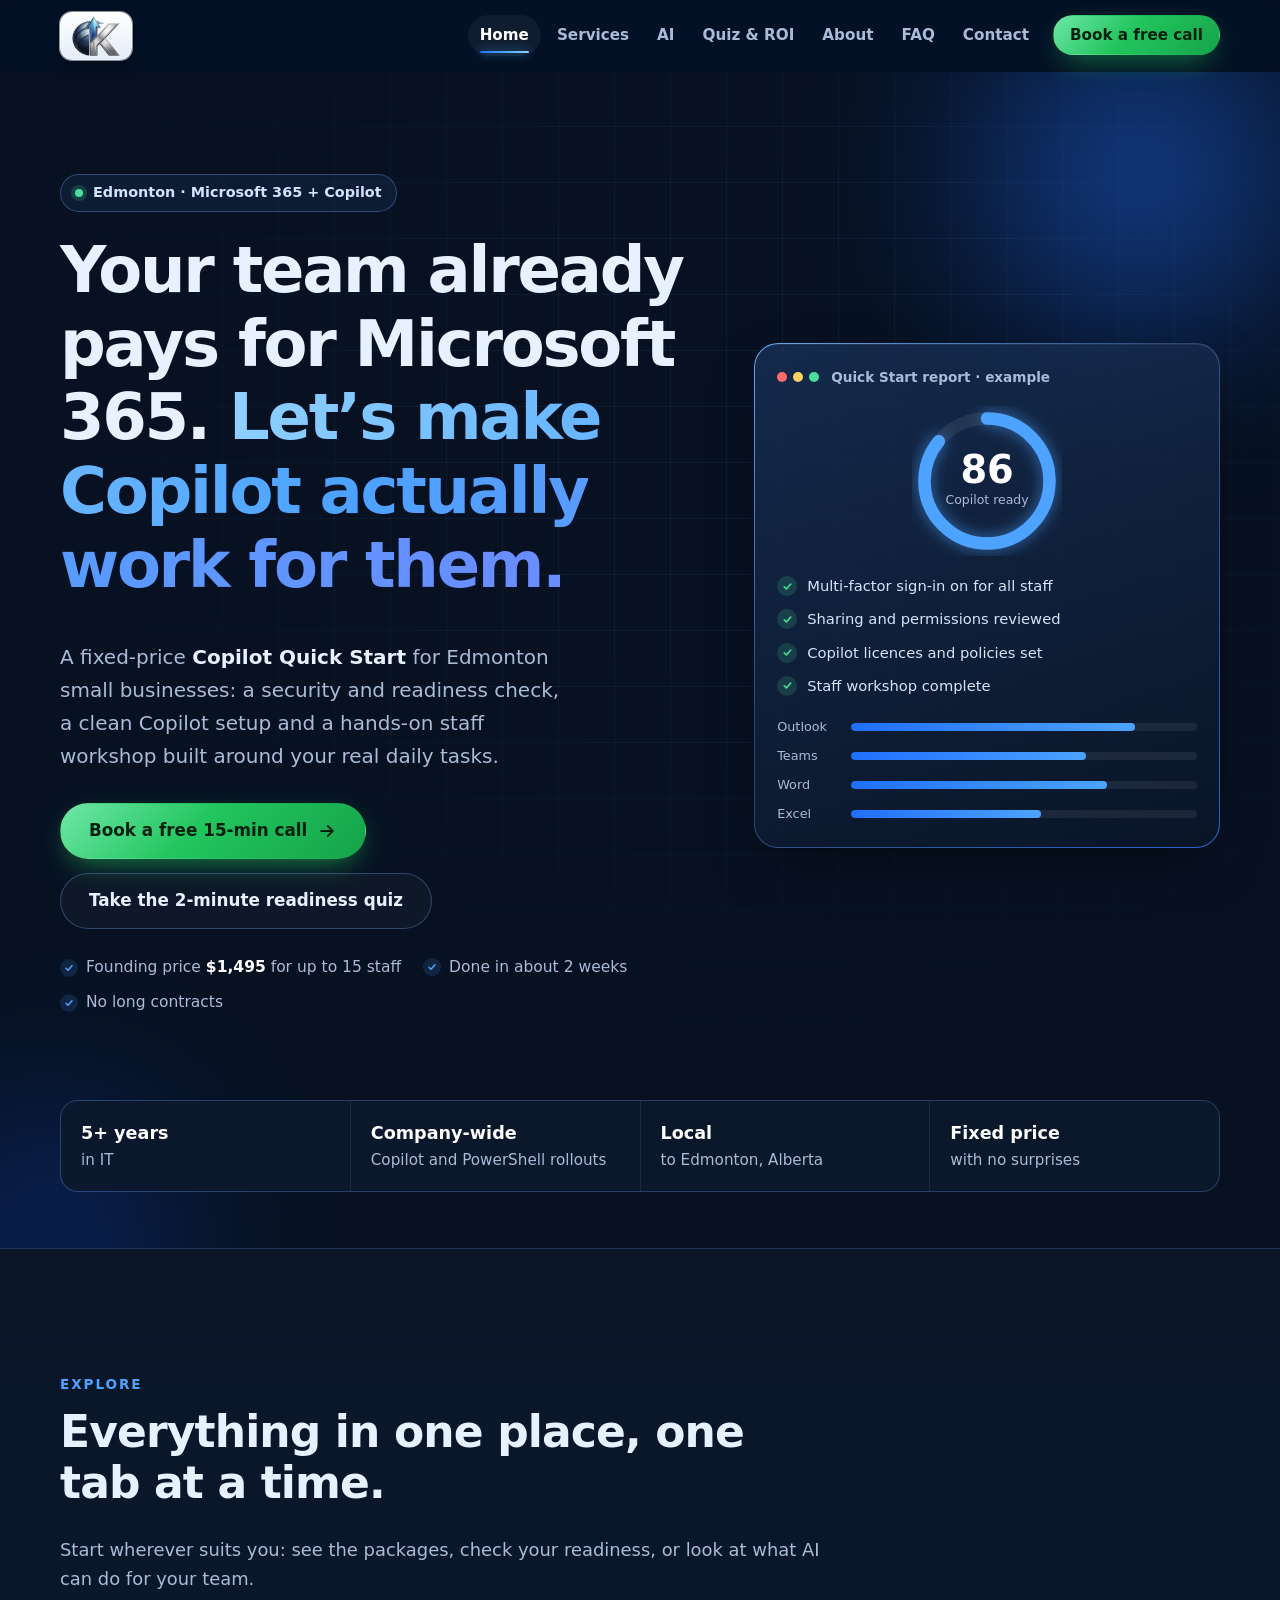
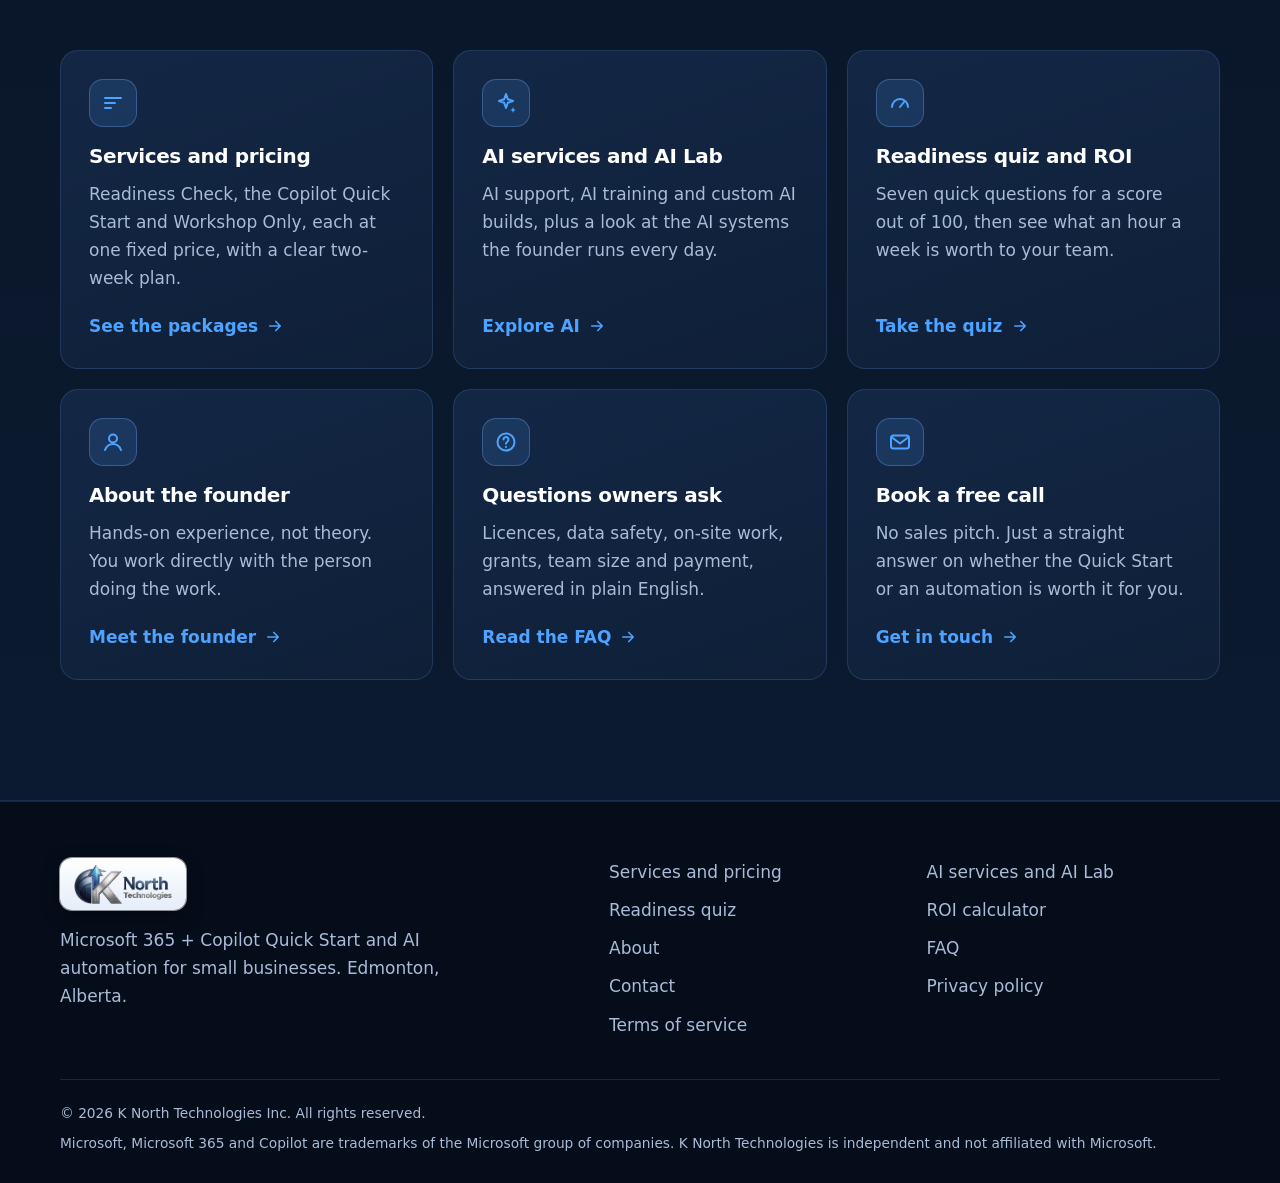
==== commit bc401539: "Add files via upload" ====
--- a/index.html
+++ b/index.html
@@ -28,7 +28,7 @@
 
   <link rel="icon" href="assets/favicon-32.png" sizes="32x32" type="image/png">
   <link rel="apple-touch-icon" href="assets/apple-touch-icon.png">
-  <link rel="stylesheet" href="css/styles.css">
+  <link rel="stylesheet" href="css/styles.css?v=3">
   <meta name="keywords" content="Microsoft 365 Copilot training Edmonton, Copilot setup, Microsoft 365 consultant Edmonton, small business IT Alberta, AI automation Canada, Power Automate">
   <script type="application/ld+json">
   {
@@ -217,6 +217,6 @@
     </div>
   </footer>
 
-  <script src="js/main.js" defer></script>
+  <script src="js/main.js?v=3" defer></script>
 </body>
 </html>
--- a/css/styles.css
+++ b/css/styles.css
@@ -0,0 +1,601 @@
+/* K North Technologies: site styles. Plain CSS, no build step. */
+:root {
+  --bg: #071122;
+  --bg-2: #0a1628;
+  --surface: #0f1f38;
+  --surface-2: #132745;
+  --line: rgba(124, 172, 255, 0.16);
+  --line-strong: rgba(124, 172, 255, 0.32);
+  --text: #e8f1ff;
+  --muted: #a9bbd6;        /* 9.6:1 on --bg */
+  --accent: #4da3ff;       /* 7.4:1 on --bg */
+  --accent-2: #1f6fff;
+  --accent-soft: rgba(77, 163, 255, 0.14);
+  --on-accent: #04101f;    /* text on accent buttons, 7.9:1 */
+  --ok: #4ade9b;
+  --warn: #ffd166;
+  --error: #ff8a8a;
+  --radius: 18px;
+  --radius-sm: 12px;
+  --shadow: 0 20px 60px -20px rgba(0, 0, 0, 0.6);
+  --glow: 0 0 0 1px rgba(77, 163, 255, 0.35), 0 18px 50px -12px rgba(31, 111, 255, 0.55);
+  --font: "Inter", "SF Pro Text", "Segoe UI Variable Text", "Segoe UI", system-ui, -apple-system, Roboto, "Helvetica Neue", Arial, sans-serif;
+  --font-display: "Inter", "SF Pro Display", "Segoe UI Variable Display", "Segoe UI", system-ui, -apple-system, Roboto, "Helvetica Neue", Arial, sans-serif;
+  --mono: ui-monospace, "SF Mono", "Cascadia Code", Menlo, Consolas, monospace;
+  --header-h: 72px;
+}
+
+*, *::before, *::after { box-sizing: border-box; }
+html { -webkit-text-size-adjust: 100%; }
+@media (prefers-reduced-motion: no-preference) { html { scroll-behavior: smooth; } }
+body {
+  margin: 0;
+  font-family: var(--font);
+  font-size: 1.0625rem;
+  line-height: 1.65;
+  color: var(--text);
+  background: var(--bg);
+  -webkit-font-smoothing: antialiased;
+  text-rendering: optimizeLegibility;
+}
+img, svg { display: block; max-width: 100%; }
+a { color: var(--accent); text-underline-offset: 3px; }
+a:hover { color: #8cc4ff; }
+h1, h2, h3, h4 { font-family: var(--font-display); line-height: 1.15; letter-spacing: -0.02em; margin: 0 0 0.6em; }
+h1 { font-size: clamp(2.3rem, 5.2vw, 4rem); font-weight: 800; letter-spacing: -0.035em; }
+h2 { font-size: clamp(1.8rem, 3.6vw, 2.75rem); font-weight: 800; }
+h3 { font-size: 1.25rem; font-weight: 700; }
+h4 { font-size: 1rem; font-weight: 700; }
+p { margin: 0 0 1em; }
+ul, ol { margin: 0; padding: 0; }
+strong { color: #fff; font-weight: 700; }
+section[id], [id="contact-form"] { scroll-margin-top: calc(var(--header-h) + 12px); }
+
+:focus-visible { outline: 3px solid var(--accent); outline-offset: 3px; border-radius: 6px; }
+.sr-only { position: absolute !important; width: 1px; height: 1px; padding: 0; margin: -1px; overflow: hidden; clip: rect(0 0 0 0); white-space: nowrap; border: 0; }
+.skip-link { position: absolute; left: 16px; top: -60px; z-index: 1000; padding: 10px 16px; background: var(--accent); color: var(--on-accent); font-weight: 700; border-radius: 10px; text-decoration: none; }
+.skip-link:focus { top: 12px; }
+
+/* Clearly marked placeholders (see TODO.md) */
+[hidden] { display: none !important; }
+
+.container { width: min(1160px, 100% - 40px); margin-inline: auto; }
+.container.narrow { width: min(860px, 100% - 40px); }
+
+/* Buttons */
+.btn {
+  --b: transparent;
+  display: inline-flex; align-items: center; justify-content: center; gap: 10px;
+  min-height: 48px; padding: 12px 22px;
+  font: inherit; font-weight: 700; font-size: 1rem; line-height: 1.2;
+  border-radius: 999px; border: 1px solid var(--b);
+  text-decoration: none; cursor: pointer;
+  transition: transform .2s ease, box-shadow .2s ease, background-color .2s ease, color .2s ease, border-color .2s ease;
+}
+.btn svg { width: 20px; height: 20px; }
+.btn-primary { background: linear-gradient(135deg, #6cb6ff, var(--accent) 45%, #3f8dff); color: var(--on-accent); box-shadow: 0 10px 30px -10px rgba(31, 111, 255, .8); }
+.btn-primary:hover { color: var(--on-accent); transform: translateY(-2px); box-shadow: var(--glow); }
+.btn-ghost { --b: var(--line-strong); background: rgba(255, 255, 255, 0.03); color: var(--text); }
+.btn-ghost:hover { color: #fff; border-color: var(--accent); background: var(--accent-soft); }
+.btn[disabled] { opacity: .45; cursor: not-allowed; transform: none; box-shadow: none; }
+.btn-sm { min-height: 40px; padding: 8px 16px; font-size: .95rem; }
+.btn-lg { min-height: 56px; padding: 14px 28px; font-size: 1.05rem; }
+.btn-block { width: 100%; }
+
+/* Header */
+.site-header {
+  position: sticky; top: 0; z-index: 100;
+  height: var(--header-h);
+  background: rgba(7, 17, 34, 0.55);
+  backdrop-filter: saturate(160%) blur(14px);
+  -webkit-backdrop-filter: saturate(160%) blur(14px);
+  border-bottom: 1px solid transparent;
+  transition: background-color .3s ease, border-color .3s ease;
+}
+.site-header.scrolled { background: rgba(7, 17, 34, 0.88); border-bottom-color: var(--line); }
+.header-inner { height: 100%; display: flex; align-items: center; justify-content: space-between; gap: 20px; }
+.brand { display: inline-flex; align-items: center; gap: 12px; color: var(--text); text-decoration: none; }
+.brand:hover { color: #fff; }
+.brand-mark { width: 40px; height: 40px; }
+.brand-text { display: flex; flex-direction: column; font-family: var(--font-display); font-weight: 800; font-size: 1.15rem; line-height: 1.05; letter-spacing: -0.02em; }
+.brand-sub { font-size: .68rem; font-weight: 600; letter-spacing: .2em; text-transform: uppercase; color: var(--accent); }
+/* Image logo (added 2026-11-25). The logo has navy lettering, so it sits on a light
+   frosted plate to stay readable on the dark theme. */
+.brand-logo, .footer-logo {
+  background: linear-gradient(180deg, #ffffff 0%, #e4edf9 100%);
+  border-radius: 12px;
+  box-shadow: 0 0 0 1px rgba(255,255,255,.55), 0 6px 18px rgba(0,0,0,.35);
+  transition: box-shadow .25s ease, transform .25s ease;
+}
+.brand-logo { display: inline-flex; align-items: center; padding: 4px 12px; line-height: 0; }
+.brand-logo img { display: block; height: 40px; width: auto; max-width: none; }
+.brand:hover .brand-logo, .brand:focus-visible .brand-logo { box-shadow: 0 0 0 1px rgba(255,255,255,.7), 0 0 22px rgba(77,163,255,.45); transform: translateY(-1px); }
+.footer-logo { display: block; height: 40px; width: auto; max-width: 100%; padding: 6px 14px; box-sizing: content-box; }
+.footer-brand-mini { margin-bottom: 20px; }
+.footer-brand-mini a { display: inline-block; }
+@media (max-width: 420px) {
+  .brand-logo { padding: 4px 8px; }
+  .brand-logo img { height: 38px; }
+}
+
+.site-nav ul { list-style: none; display: flex; align-items: center; gap: 4px; }
+.site-nav a:not(.btn) { display: block; padding: 8px 12px; color: var(--muted); text-decoration: none; font-weight: 600; font-size: .95rem; border-radius: 999px; }
+.site-nav a:not(.btn):hover, .site-nav a.active { color: #fff; background: rgba(255,255,255,.05); }
+.nav-cta-item { margin-left: 8px; }
+
+.nav-toggle { display: none; width: 48px; height: 48px; border-radius: 12px; border: 1px solid var(--line-strong); background: rgba(255,255,255,.03); color: var(--text); cursor: pointer; }
+.nav-toggle-bars { display: grid; gap: 5px; width: 22px; margin: auto; }
+.nav-toggle-bars span { display: block; height: 2px; background: currentColor; border-radius: 2px; transition: transform .25s ease, opacity .25s ease; }
+.nav-toggle[aria-expanded="true"] .nav-toggle-bars span:nth-child(1) { transform: translateY(7px) rotate(45deg); }
+.nav-toggle[aria-expanded="true"] .nav-toggle-bars span:nth-child(2) { opacity: 0; }
+.nav-toggle[aria-expanded="true"] .nav-toggle-bars span:nth-child(3) { transform: translateY(-7px) rotate(-45deg); }
+
+@media (max-width: 1080px) {
+  .nav-toggle { display: block; }
+  .site-nav {
+    position: fixed; inset: var(--header-h) 0 auto 0;
+    max-height: calc(100vh - var(--header-h)); overflow-y: auto;
+    background: rgba(7, 17, 34, 0.98);
+    border-bottom: 1px solid var(--line);
+    padding: 12px 20px 24px;
+    visibility: hidden; opacity: 0; transform: translateY(-8px);
+    transition: opacity .25s ease, transform .25s ease, visibility 0s linear .25s;
+  }
+  .site-nav.open { visibility: visible; opacity: 1; transform: none; transition: opacity .25s ease, transform .25s ease, visibility 0s; }
+  .site-nav ul { flex-direction: column; align-items: stretch; gap: 2px; }
+  .site-nav a:not(.btn) { padding: 14px 12px; font-size: 1.05rem; border-radius: 12px; }
+  .nav-cta-item { margin: 12px 0 0; }
+  .nav-cta-item .btn { width: 100%; min-height: 52px; }
+  body.nav-open { overflow: hidden; }
+}
+
+/* Hero */
+.hero { position: relative; padding: clamp(48px, 8vw, 110px) 0 56px; overflow: hidden; isolation: isolate; }
+.hero-bg { position: absolute; inset: 0; z-index: -1; }
+.grid-lines { position: absolute; inset: -2px; background-image: linear-gradient(rgba(124,172,255,.07) 1px, transparent 1px), linear-gradient(90deg, rgba(124,172,255,.07) 1px, transparent 1px); background-size: 56px 56px; mask-image: radial-gradient(ellipse 80% 70% at 60% 30%, #000 30%, transparent 75%); -webkit-mask-image: radial-gradient(ellipse 80% 70% at 60% 30%, #000 30%, transparent 75%); }
+.orb { position: absolute; border-radius: 50%; filter: blur(70px); opacity: .55; }
+.orb-1 { width: 520px; height: 520px; right: -120px; top: -160px; background: radial-gradient(circle, #1f6fff, transparent 65%); }
+.orb-2 { width: 420px; height: 420px; left: -160px; bottom: -200px; background: radial-gradient(circle, #0e4bd1, transparent 65%); opacity: .4; }
+@media (prefers-reduced-motion: no-preference) {
+  .orb-1 { animation: drift 16s ease-in-out infinite alternate; }
+  .orb-2 { animation: drift 20s ease-in-out infinite alternate-reverse; }
+}
+@keyframes drift { to { transform: translate(-40px, 40px) scale(1.08); } }
+
+.hero-inner { display: grid; grid-template-columns: 1.15fr .85fr; gap: clamp(32px, 5vw, 72px); align-items: center; }
+.eyebrow { display: inline-flex; align-items: center; gap: 10px; padding: 6px 14px; border: 1px solid var(--line-strong); border-radius: 999px; background: rgba(77,163,255,.08); color: #cfe4ff; font-size: .9rem; font-weight: 600; margin-bottom: 22px; }
+.dot { width: 8px; height: 8px; border-radius: 50%; background: var(--ok); box-shadow: 0 0 0 4px rgba(74,222,155,.18); }
+.grad { background: linear-gradient(100deg, #8fd0ff, var(--accent) 45%, #6b8cff); -webkit-background-clip: text; background-clip: text; color: transparent; }
+.lead { font-size: clamp(1.08rem, 1.6vw, 1.25rem); color: var(--muted); max-width: 40ch; }
+.lead strong { color: var(--text); }
+.hero-actions { display: flex; flex-wrap: wrap; gap: 14px; margin: 30px 0 26px; }
+.hero-points { list-style: none; display: flex; flex-wrap: wrap; gap: 10px 22px; color: var(--muted); font-size: .97rem; }
+.hero-points li { position: relative; padding-left: 26px; }
+.hero-points li::before { content: ""; position: absolute; left: 0; top: .25em; width: 18px; height: 18px; border-radius: 50%; background: var(--accent-soft) url("data:image/svg+xml,%3Csvg xmlns='http://www.w3.org/2000/svg' viewBox='0 0 24 24'%3E%3Cpath d='M6 12.5l4 4 8-9' fill='none' stroke='%234da3ff' stroke-width='3' stroke-linecap='round' stroke-linejoin='round'/%3E%3C/svg%3E") center/12px no-repeat; }
+
+.glass-card {
+  position: relative; padding: 22px; border-radius: 24px;
+  background: linear-gradient(160deg, rgba(25, 50, 90, .75), rgba(10, 22, 40, .85));
+  border: 1px solid var(--line-strong);
+  box-shadow: var(--shadow), inset 0 1px 0 rgba(255,255,255,.06);
+}
+.glass-card::before { content: ""; position: absolute; inset: -1px; border-radius: inherit; padding: 1px; background: linear-gradient(140deg, rgba(108,182,255,.9), transparent 40%, transparent 60%, rgba(31,111,255,.7)); -webkit-mask: linear-gradient(#000 0 0) content-box, linear-gradient(#000 0 0); -webkit-mask-composite: xor; mask-composite: exclude; pointer-events: none; }
+@media (prefers-reduced-motion: no-preference) { .glass-card { animation: float 7s ease-in-out infinite; } }
+@keyframes float { 50% { transform: translateY(-10px); } }
+.gc-head { display: flex; align-items: center; gap: 12px; margin-bottom: 18px; }
+.gc-dots { display: flex; gap: 6px; }
+.gc-dots i { width: 10px; height: 10px; border-radius: 50%; background: rgba(255,255,255,.18); }
+.gc-dots i:first-child { background: #ff6b6b; } .gc-dots i:nth-child(2) { background: #ffd166; } .gc-dots i:nth-child(3) { background: var(--ok); }
+.gc-title { color: var(--muted); font-size: .85rem; font-weight: 600; }
+.gc-score { position: relative; width: 150px; margin: 4px auto 18px; }
+.ring { transform: rotate(-90deg); }
+.ring-bg { fill: none; stroke: rgba(255,255,255,.08); stroke-width: 10; }
+.ring-fg { fill: none; stroke: var(--accent); stroke-width: 10; stroke-linecap: round; stroke-dasharray: 100; stroke-dashoffset: 14; filter: drop-shadow(0 0 6px rgba(77,163,255,.6)); }
+.gc-score-label { position: absolute; inset: 0; display: grid; place-content: center; text-align: center; }
+.gc-score-label strong { font-size: 2.4rem; line-height: 1; font-family: var(--font-display); }
+.gc-score-label span { font-size: .78rem; color: var(--muted); }
+.gc-checks { list-style: none; display: grid; gap: 9px; margin-bottom: 18px; font-size: .92rem; color: #d6e5fb; }
+.gc-checks li { display: flex; align-items: center; gap: 10px; }
+.ok { flex: none; width: 20px; height: 20px; border-radius: 50%; background: rgba(74,222,155,.16) url("data:image/svg+xml,%3Csvg xmlns='http://www.w3.org/2000/svg' viewBox='0 0 24 24'%3E%3Cpath d='M6 12.5l4 4 8-9' fill='none' stroke='%234ade9b' stroke-width='3' stroke-linecap='round' stroke-linejoin='round'/%3E%3C/svg%3E") center/13px no-repeat; }
+.gc-bars { display: grid; gap: 8px; }
+.gc-bars div { display: grid; grid-template-columns: 64px 1fr; align-items: center; gap: 10px; font-size: .8rem; color: var(--muted); }
+.gc-bars b { height: 8px; border-radius: 99px; background: rgba(255,255,255,.07); position: relative; overflow: hidden; }
+.gc-bars b::after { content: ""; position: absolute; inset: 0; width: var(--w); border-radius: inherit; background: linear-gradient(90deg, var(--accent-2), var(--accent)); }
+@media (prefers-reduced-motion: no-preference) {
+  .js .gc-bars b::after { animation: grow 1.6s cubic-bezier(.2,.8,.2,1) .4s both; }
+  .js .gc-score .ring-fg { animation: ring 1.8s cubic-bezier(.2,.8,.2,1) .2s both; }
+}
+@keyframes grow { from { width: 0; } }
+@keyframes ring { from { stroke-dashoffset: 100; } }
+
+.trust-strip { list-style: none; display: grid; grid-template-columns: repeat(4, 1fr); gap: 1px; margin-top: clamp(48px, 7vw, 84px); border: 1px solid var(--line); border-radius: var(--radius); overflow: hidden; background: var(--line); }
+.trust-strip li { padding: 18px 20px; background: rgba(10, 22, 40, .9); color: var(--muted); font-size: .95rem; }
+.trust-strip strong { display: block; color: #fff; font-size: 1.1rem; }
+
+/* Sections */
+.section { padding: clamp(72px, 10vw, 120px) 0; position: relative; }
+.section-alt { background: linear-gradient(180deg, var(--bg-2), #0b1a30); border-block: 1px solid var(--line); }
+.section-head { max-width: 760px; margin-bottom: clamp(36px, 5vw, 56px); }
+.kicker { display: inline-block; color: var(--accent); font-weight: 700; font-size: .85rem; letter-spacing: .14em; text-transform: uppercase; margin-bottom: 12px; }
+.section-lead { color: var(--muted); font-size: 1.12rem; }
+.lead-sm { font-size: 1.12rem; color: var(--muted); }
+
+.panel { background: linear-gradient(160deg, var(--surface-2), var(--surface)); border: 1px solid var(--line); border-radius: 24px; padding: clamp(22px, 4vw, 40px); box-shadow: var(--shadow); }
+
+.cards-3 { display: grid; grid-template-columns: repeat(3, 1fr); gap: 20px; }
+.card { padding: 28px; border-radius: var(--radius); background: linear-gradient(160deg, var(--surface-2), var(--surface)); border: 1px solid var(--line); transition: transform .25s ease, border-color .25s ease, box-shadow .25s ease; }
+.card:hover { border-color: var(--line-strong); transform: translateY(-4px); box-shadow: var(--shadow); }
+.card p { color: var(--muted); margin: 0; }
+.card-icon { width: 48px; height: 48px; display: grid; place-items: center; border-radius: 14px; background: var(--accent-soft); color: var(--accent); margin-bottom: 18px; border: 1px solid var(--line-strong); }
+.card-icon svg { width: 24px; height: 24px; }
+.auto-cards .card h3 { display: flex; align-items: center; gap: 10px; }
+.auto-cards .card h3::before { content: ""; width: 10px; height: 10px; border-radius: 3px; background: var(--accent); box-shadow: 0 0 12px var(--accent); }
+
+/* Pricing */
+.pricing-grid { display: grid; grid-template-columns: 1fr 1.15fr 1fr; gap: 20px; align-items: stretch; }
+.price-card { display: flex; flex-direction: column; padding: 30px; border-radius: 24px; background: linear-gradient(160deg, var(--surface-2), var(--surface)); border: 1px solid var(--line); }
+.price-card .ticks { margin: 6px 0 26px; flex: 1; align-content: start; }
+.price-card.featured { position: relative; border-color: rgba(77,163,255,.6); background: linear-gradient(160deg, #173563, #0f2242); box-shadow: var(--glow); }
+@media (min-width: 900px) { .price-card.featured { transform: translateY(-14px); } }
+.badge { align-self: flex-start; padding: 5px 12px; border-radius: 999px; background: var(--accent); color: var(--on-accent); font-size: .8rem; font-weight: 800; letter-spacing: .02em; margin-bottom: 16px; }
+.price { display: flex; align-items: baseline; gap: 12px; margin-bottom: 6px; }
+.amount { font-family: var(--font-display); font-size: 2.8rem; font-weight: 800; letter-spacing: -0.03em; color: #fff; line-height: 1.1; }
+.was { color: var(--muted); font-size: 1.15rem; }
+.price-note { color: var(--muted); font-size: .97rem; }
+.ticks { list-style: none; display: grid; gap: 10px; }
+.ticks li { position: relative; padding-left: 30px; color: #d3e1f5; }
+.ticks li::before { content: ""; position: absolute; left: 0; top: .2em; width: 20px; height: 20px; border-radius: 50%; background: var(--accent-soft) url("data:image/svg+xml,%3Csvg xmlns='http://www.w3.org/2000/svg' viewBox='0 0 24 24'%3E%3Cpath d='M6 12.5l4 4 8-9' fill='none' stroke='%234da3ff' stroke-width='3' stroke-linecap='round' stroke-linejoin='round'/%3E%3C/svg%3E") center/13px no-repeat; }
+.addon { display: grid; grid-template-columns: 1fr 1fr; gap: 24px; margin-top: 32px; padding: 28px; border-radius: 24px; border: 1px dashed var(--line-strong); background: rgba(77,163,255,.04); }
+.addon p { color: var(--muted); margin: 0; }
+.grant-note { display: flex; gap: 14px; align-items: flex-start; }
+.grant-note svg { flex: none; width: 26px; height: 26px; color: var(--warn); margin-top: 2px; }
+
+/* Timeline */
+.timeline { list-style: none; position: relative; display: grid; gap: 22px; max-width: 860px; }
+.timeline::before { content: ""; position: absolute; left: 27px; top: 10px; bottom: 10px; width: 2px; background: linear-gradient(var(--accent), rgba(77,163,255,.1)); }
+.timeline li { display: grid; grid-template-columns: 56px 1fr; gap: 22px; align-items: start; }
+.tl-step { position: relative; z-index: 1; width: 56px; height: 56px; display: grid; place-items: center; border-radius: 50%; background: var(--bg); border: 2px solid var(--accent); color: #fff; font-weight: 800; font-size: 1.2rem; box-shadow: 0 0 0 6px var(--bg), 0 0 24px rgba(77,163,255,.45); }
+.tl-body { padding: 22px 26px; border-radius: var(--radius); background: linear-gradient(160deg, var(--surface-2), var(--surface)); border: 1px solid var(--line); }
+.tl-body p:last-child { margin: 0; color: var(--muted); }
+.tl-when { color: var(--accent); font-weight: 700; font-size: .85rem; letter-spacing: .1em; text-transform: uppercase; margin-bottom: 6px; }
+
+/* Quiz */
+.quiz-progress { height: 6px; border-radius: 99px; background: rgba(255,255,255,.07); overflow: hidden; margin-bottom: 16px; }
+.quiz-progress-bar { display: block; height: 100%; width: 0; border-radius: inherit; background: linear-gradient(90deg, var(--accent-2), var(--accent)); transition: width .4s ease; }
+.quiz-count { color: var(--muted); font-size: .9rem; font-weight: 600; margin-bottom: 10px; }
+.quiz fieldset { border: 0; padding: 0; margin: 0; min-width: 0; }
+.quiz legend { font-family: var(--font-display); font-size: clamp(1.25rem, 2.4vw, 1.6rem); font-weight: 700; letter-spacing: -0.02em; line-height: 1.25; margin-bottom: 20px; padding: 0; }
+.quiz-help { color: var(--muted); margin: -8px 0 18px; font-size: .98rem; }
+.options { display: grid; gap: 12px; }
+.option { position: relative; }
+.option input { position: absolute; opacity: 0; width: 1px; height: 1px; }
+.option label { display: flex; align-items: center; gap: 14px; padding: 16px 18px; border-radius: 14px; border: 1px solid var(--line-strong); background: rgba(255,255,255,.02); cursor: pointer; transition: border-color .2s ease, background-color .2s ease; }
+.option label::before { content: ""; flex: none; width: 22px; height: 22px; border-radius: 50%; border: 2px solid var(--muted); transition: border-color .2s ease, box-shadow .2s ease; }
+.option label:hover { border-color: var(--accent); background: var(--accent-soft); }
+.option input:checked + label { border-color: var(--accent); background: rgba(77,163,255,.14); }
+.option input:checked + label::before { border-color: var(--accent); box-shadow: inset 0 0 0 5px var(--bg), inset 0 0 0 11px var(--accent); }
+.option input:focus-visible + label { outline: 3px solid var(--accent); outline-offset: 3px; }
+.quiz-nav { display: flex; justify-content: space-between; gap: 12px; margin-top: 26px; }
+.quiz-q-enter { animation: none; }
+@media (prefers-reduced-motion: no-preference) { .quiz-q-enter { animation: fadeUp .35s ease both; } }
+@keyframes fadeUp { from { opacity: 0; transform: translateY(10px); } }
+.quiz-result:focus { outline: none; }
+.result-top { display: grid; grid-template-columns: 170px 1fr; gap: 28px; align-items: center; margin-bottom: 22px; }
+.result-ring { position: relative; width: 170px; }
+.result-ring svg { transform: rotate(-90deg); }
+.result-ring .ring-fg { stroke-dashoffset: 100; transition: stroke-dashoffset 1.2s cubic-bezier(.2,.8,.2,1), stroke .3s ease; }
+.result-score { position: absolute; inset: 0; display: grid; place-content: center; text-align: center; margin: 0; }
+.result-score strong { font-family: var(--font-display); font-size: 2.8rem; line-height: 1; }
+.result-score span { color: var(--muted); font-size: .82rem; }
+.result-actions-list { padding: 22px; border-radius: var(--radius-sm); background: rgba(255,255,255,.03); border: 1px solid var(--line); }
+.result-actions-list h4 { margin-bottom: 14px; }
+.quiz-result .hero-actions { margin-bottom: 0; }
+
+/* ROI */
+.roi { display: grid; grid-template-columns: 1.1fr .9fr; gap: clamp(24px, 4vw, 48px); }
+.field { margin-bottom: 20px; }
+.field label { display: block; font-weight: 600; margin-bottom: 8px; }
+.field-row { display: grid; grid-template-columns: 1fr 1fr; gap: 18px; }
+.hint { color: var(--muted); font-size: .9rem; margin: 6px 0 0; }
+.range-row { display: flex; align-items: center; gap: 16px; }
+.range-row output { min-width: 96px; padding: 6px 12px; border-radius: 10px; background: var(--accent-soft); border: 1px solid var(--line-strong); text-align: center; font-weight: 700; color: #fff; }
+input[type="range"] { flex: 1; appearance: none; -webkit-appearance: none; height: 8px; border-radius: 99px; background: linear-gradient(90deg, var(--accent) var(--fill, 50%), rgba(255,255,255,.1) var(--fill, 50%)); cursor: pointer; }
+input[type="range"]::-webkit-slider-thumb { -webkit-appearance: none; width: 26px; height: 26px; border-radius: 50%; background: #fff; border: 4px solid var(--accent); box-shadow: 0 0 0 6px rgba(77,163,255,.2); }
+input[type="range"]::-moz-range-thumb { width: 20px; height: 20px; border-radius: 50%; background: #fff; border: 4px solid var(--accent); }
+input[type="range"]:focus-visible { outline-offset: 6px; }
+input[type="text"], input[type="email"], input[type="number"], select, textarea {
+  width: 100%; min-height: 50px; padding: 12px 14px;
+  font: inherit; color: var(--text);
+  background: rgba(4, 12, 26, .65); border: 1px solid var(--line-strong); border-radius: 12px;
+  transition: border-color .2s ease, box-shadow .2s ease;
+}
+select { appearance: none; -webkit-appearance: none; background-image: url("data:image/svg+xml,%3Csvg xmlns='http://www.w3.org/2000/svg' viewBox='0 0 24 24'%3E%3Cpath d='M6 9l6 6 6-6' fill='none' stroke='%23a9bbd6' stroke-width='2.5' stroke-linecap='round'/%3E%3C/svg%3E"); background-repeat: no-repeat; background-position: right 14px center; background-size: 18px; padding-right: 44px; }
+select option { background: var(--bg-2); color: var(--text); }
+textarea { resize: vertical; min-height: 130px; }
+input:focus, select:focus, textarea:focus { outline: none; border-color: var(--accent); box-shadow: 0 0 0 4px rgba(77,163,255,.25); }
+input[aria-invalid="true"], textarea[aria-invalid="true"] { border-color: var(--error); }
+.roi-results { display: grid; gap: 14px; align-content: start; }
+.stat { padding: 18px 20px; border-radius: 16px; background: rgba(4, 12, 26, .55); border: 1px solid var(--line); }
+.stat-label { display: block; color: var(--muted); font-size: .9rem; font-weight: 600; }
+.stat-value { display: block; font-family: var(--font-display); font-size: clamp(1.8rem, 3vw, 2.3rem); font-weight: 800; letter-spacing: -0.02em; color: #fff; font-variant-numeric: tabular-nums; }
+.stat-value.accent { color: var(--accent); }
+.stat-value.negative { color: var(--error); }
+.stat-sub { color: var(--muted); font-size: .85rem; }
+.disclaimer { color: var(--muted); font-size: .85rem; margin: 0; }
+
+/* Automation pricing */
+.auto-price { margin-top: 30px; padding: 28px; border-radius: 24px; border: 1px solid var(--line-strong); background: linear-gradient(120deg, rgba(31,111,255,.18), rgba(77,163,255,.04)); display: grid; gap: 10px; justify-items: start; }
+.auto-price p { margin: 0; color: var(--muted); font-size: 1.05rem; }
+.auto-price .hint { margin-bottom: 8px; }
+.amount-sm { font-family: var(--font-display); font-size: 1.6rem; font-weight: 800; color: #fff; }
+
+/* About */
+.about { display: grid; grid-template-columns: .8fr 1.2fr; gap: clamp(32px, 6vw, 80px); align-items: center; }
+.headshot-placeholder { aspect-ratio: 6 / 7; border-radius: 28px; display: grid; place-content: center; justify-items: center; gap: 14px; background: radial-gradient(circle at 30% 20%, rgba(77,163,255,.25), transparent 60%), linear-gradient(160deg, var(--surface-2), var(--surface)); border: 1px solid var(--line-strong); color: var(--muted); box-shadow: var(--shadow); }
+.headshot-placeholder svg { width: 96px; height: 96px; }
+.headshot-mark { gap: 22px; text-align: center; }
+.about-photo .headshot-mark img { width: 62%; max-width: 240px; height: auto; border: 0; border-radius: 0; box-shadow: none; filter: drop-shadow(0 12px 28px rgba(77,163,255,.28)); margin: 0 auto; }
+.headshot-caption { color: var(--text); font-weight: 600; letter-spacing: .01em; line-height: 1.5; }
+.headshot-caption small { color: var(--muted); font-weight: 500; }
+.contact-list .cl-strong { color: var(--text); font-weight: 600; }
+.about-photo img { border-radius: 28px; border: 1px solid var(--line-strong); box-shadow: var(--shadow); width: 100%; height: auto; }
+.about-copy .ticks { margin: 20px 0; }
+.about-copy p:last-child { color: var(--muted); }
+
+/* FAQ */
+.faq { display: grid; gap: 12px; }
+.faq-item { border-radius: 16px; border: 1px solid var(--line); background: linear-gradient(160deg, var(--surface-2), var(--surface)); overflow: hidden; transition: border-color .2s ease; }
+.faq-item.open { border-color: var(--line-strong); }
+.faq-item h3 { margin: 0; font-size: 1.08rem; }
+.faq-q { width: 100%; display: flex; justify-content: space-between; align-items: center; gap: 20px; padding: 20px 22px; background: none; border: 0; color: var(--text); font: inherit; font-weight: 700; text-align: left; cursor: pointer; }
+.faq-q:hover { color: #fff; }
+.faq-q:focus-visible { outline-offset: -3px; border-radius: 16px; }
+.faq-icon { flex: none; position: relative; width: 30px; height: 30px; border-radius: 50%; background: var(--accent-soft); border: 1px solid var(--line-strong); }
+.faq-icon::before, .faq-icon::after { content: ""; position: absolute; left: 50%; top: 50%; width: 12px; height: 2px; background: var(--accent); border-radius: 2px; transform: translate(-50%, -50%); transition: transform .25s ease; }
+.faq-icon::after { transform: translate(-50%, -50%) rotate(90deg); }
+.faq-q[aria-expanded="true"] .faq-icon::after { transform: translate(-50%, -50%) rotate(0deg); }
+.faq-a { padding: 0 22px; overflow: hidden; }
+.faq-a p { color: var(--muted); margin: 0; padding-bottom: 20px; }
+@media (prefers-reduced-motion: no-preference) { .faq-a { transition: height .3s ease; } }
+
+/* Contact */
+.contact { display: grid; grid-template-columns: .9fr 1.1fr; gap: clamp(32px, 5vw, 64px); align-items: start; }
+.contact-list { list-style: none; display: grid; gap: 14px; margin-top: 34px; }
+.contact-list li { display: grid; grid-template-columns: 90px 1fr; gap: 12px; color: var(--muted); }
+.cl-label { color: #fff; font-weight: 700; }
+.req { color: var(--error); }
+.field.check { display: grid; grid-template-columns: 24px 1fr; gap: 12px; align-items: start; }
+.field.check input { width: 22px; height: 22px; margin: 3px 0 0; accent-color: var(--accent); }
+.field.check label { font-weight: 400; color: var(--muted); margin: 0; }
+.field.check .field-error { grid-column: 2; }
+.field-error { color: var(--error); font-size: .9rem; margin: 6px 0 0; min-height: 0; }
+.field-error:empty { display: none; }
+.contact-form .btn-block { margin-top: 18px; }
+.form-status { margin-top: 16px; }
+.form-status:empty { display: none; }
+.form-status .msg { padding: 16px 18px; border-radius: 12px; border: 1px solid var(--line-strong); background: rgba(74,222,155,.08); color: var(--text); }
+.form-status .msg.error { background: rgba(255,138,138,.08); border-color: rgba(255,138,138,.4); }
+.form-status .msg p { margin: 0 0 8px; }
+.form-status .msg p:last-child { margin: 0; }
+
+/* Footer */
+.site-footer { border-top: 1px solid var(--line); background: #050d1a; padding: 56px 0 28px; }
+.footer-inner { display: grid; grid-template-columns: 1fr 1.2fr; gap: 40px; }
+.footer-brand p { color: var(--muted); max-width: 40ch; margin-top: 16px; }
+.footer-nav ul { list-style: none; display: grid; grid-template-columns: repeat(2, minmax(0, 1fr)); gap: 10px 24px; }
+.footer-nav a { color: var(--muted); text-decoration: none; }
+.footer-nav a:hover { color: #fff; text-decoration: underline; }
+.footer-legal { margin-top: 40px; padding-top: 22px; border-top: 1px solid var(--line); color: var(--muted); font-size: .86rem; display: flex; flex-wrap: wrap; justify-content: space-between; gap: 8px 24px; }
+.footer-legal p { margin: 0; }
+
+/* Reveal on scroll (only when JS runs and motion is allowed) */
+@media (prefers-reduced-motion: no-preference) {
+  .js .reveal { opacity: 0; transform: translateY(28px); transition: opacity .7s ease, transform .7s cubic-bezier(.2,.8,.2,1); }
+  .js .reveal.is-visible { opacity: 1; transform: none; }
+  .js .price-card.featured.reveal.is-visible { transform: translateY(-14px); }
+}
+@media (prefers-reduced-motion: no-preference) and (max-width: 899px) {
+  .js .price-card.featured.reveal.is-visible { transform: none; }
+}
+@media (prefers-reduced-motion: reduce) {
+  *, *::before, *::after { animation-duration: .01ms !important; animation-iteration-count: 1 !important; transition-duration: .01ms !important; }
+}
+
+/* Legal pages */
+.legal { padding: clamp(48px, 8vw, 96px) 0; }
+.legal h1 { font-size: clamp(2rem, 4vw, 2.8rem); }
+.legal h2 { font-size: 1.4rem; margin-top: 2em; }
+.legal p, .legal li { color: #c9d8ee; }
+.legal ul { padding-left: 1.3em; display: grid; gap: 6px; margin-bottom: 1em; }
+.legal .notice { font-size: 0.85rem; color: var(--muted); padding-left: 12px; border-left: 2px solid var(--line-strong); }
+
+/* Responsive */
+@media (max-width: 960px) {
+  .hero-inner, .about, .contact, .roi { grid-template-columns: 1fr; }
+  .hero-visual { max-width: 420px; width: 100%; margin-inline: auto; }
+  .pricing-grid { grid-template-columns: 1fr; max-width: 560px; margin-inline: auto; }
+  .cards-3 { grid-template-columns: 1fr 1fr; }
+  .trust-strip { grid-template-columns: 1fr 1fr; }
+  .addon { grid-template-columns: 1fr; }
+  .about-photo { max-width: 360px; }
+  .footer-inner { grid-template-columns: 1fr; }
+}
+@media (max-width: 620px) {
+  body { font-size: 1rem; }
+  .cards-3 { grid-template-columns: 1fr; }
+  .field-row { grid-template-columns: 1fr; gap: 0; }
+  .hero-actions .btn { width: 100%; }
+  .result-top { grid-template-columns: 1fr; justify-items: center; text-align: center; }
+  .timeline::before { left: 21px; }
+  .timeline li { grid-template-columns: 44px 1fr; gap: 14px; }
+  .tl-step { width: 44px; height: 44px; font-size: 1rem; }
+  .tl-body { padding: 18px; }
+  .contact-list li { grid-template-columns: 1fr; gap: 2px; }
+  .quiz-nav .btn { flex: 1; }
+}
+@media (max-width: 420px) {
+  .trust-strip { grid-template-columns: 1fr; }
+  .brand-text { font-size: 1.05rem; }
+  .footer-nav ul { grid-template-columns: 1fr; }
+}
+
+/* ==========================================================================
+   v2: tabbed pages + motion layer (added 2026-11-25, on top of the v1 design)
+   ========================================================================== */
+
+/* Tabs: active page underline (morphs between pages with View Transitions) */
+.site-nav a:not(.btn) { position: relative; }
+.site-nav a:not(.btn)::after { content: ""; position: absolute; left: 12px; right: 12px; bottom: 3px; height: 2px; border-radius: 2px; background: var(--line-strong); transform: scaleX(0); transition: transform .25s ease; }
+.site-nav a:not(.btn):hover::after, .site-nav a:not(.btn):focus-visible::after { transform: scaleX(1); }
+.site-nav a[aria-current="page"]::after { display: none; }
+.tab-line { position: absolute; left: 12px; right: 12px; bottom: 3px; height: 2px; border-radius: 2px; background: linear-gradient(90deg, var(--accent-2), var(--accent), #8fd0ff); box-shadow: 0 0 10px rgba(77,163,255,.85); transform-origin: left center; view-transition-name: tab-line; pointer-events: none; }
+@media (max-width: 1080px) {
+  .site-nav a:not(.btn)::after { display: none; }
+  .tab-line { left: 0; right: auto; top: 12px; bottom: 12px; width: 3px; height: auto; transform-origin: center top; }
+}
+
+/* Page hero for inner pages (same look as the home hero, compact) */
+.page-hero { position: relative; padding: clamp(48px, 7vw, 96px) 0 clamp(36px, 5vw, 64px); overflow: hidden; isolation: isolate; border-bottom: 1px solid var(--line); }
+.page-hero h1 { font-size: clamp(2.1rem, 4.4vw, 3.4rem); max-width: 22ch; }
+.page-hero .lead { max-width: 58ch; margin: 0; }
+.page-hero .orb-1 { width: 440px; height: 440px; top: -220px; }
+.page-hero .orb-2 { bottom: -300px; }
+.page-hero + .section { padding-top: clamp(56px, 7vw, 88px); }
+
+/* Mouse-reactive hero background */
+.hero-spot { position: absolute; inset: 0; background: radial-gradient(560px circle at var(--mx, 60%) var(--my, 30%), rgba(77,163,255,.15), transparent 60%); opacity: 0; transition: opacity .6s ease; }
+.grid-lines.grid-lines-hi { background-image: linear-gradient(rgba(140,196,255,.38) 1px, transparent 1px), linear-gradient(90deg, rgba(140,196,255,.38) 1px, transparent 1px); mask-image: radial-gradient(230px circle at var(--mx, 60%) var(--my, 30%), #000, transparent 72%); -webkit-mask-image: radial-gradient(230px circle at var(--mx, 60%) var(--my, 30%), #000, transparent 72%); opacity: 0; transition: opacity .6s ease; }
+.is-pointer .hero-spot, .is-pointer .grid-lines-hi { opacity: 1; }
+@media (prefers-reduced-motion: no-preference) {
+  .hero-bg .orb-1 { translate: calc(var(--px, 0) * -38px) calc(var(--py, 0) * -30px); transition: translate .9s cubic-bezier(.2,.8,.2,1); }
+  .hero-bg .orb-2 { translate: calc(var(--px, 0) * 30px) calc(var(--py, 0) * 24px); transition: translate 1.1s cubic-bezier(.2,.8,.2,1); }
+  .hero-bg .grid-lines { translate: calc(var(--px, 0) * -10px) calc(var(--py, 0) * -8px); transition: translate .6s ease-out, opacity .6s ease; }
+  .hero-visual { translate: calc(var(--px, 0) * 12px) calc(var(--py, 0) * 10px); transition: translate .7s cubic-bezier(.2,.8,.2,1); }
+  /* Home hero copy arrives in sequence */
+  .js .hero-copy > * { animation: fadeUp .7s cubic-bezier(.2,.8,.2,1) both; }
+  .js .hero-copy > :nth-child(2) { animation-delay: .08s; }
+  .js .hero-copy > :nth-child(3) { animation-delay: .16s; }
+  .js .hero-copy > :nth-child(4) { animation-delay: .24s; }
+  .js .hero-copy > :nth-child(5) { animation-delay: .32s; }
+  .js .hero .trust-strip li { animation: fadeUp .7s cubic-bezier(.2,.8,.2,1) both; }
+  .js .hero .trust-strip li:nth-child(1) { animation-delay: .4s; }
+  .js .hero .trust-strip li:nth-child(2) { animation-delay: .47s; }
+  .js .hero .trust-strip li:nth-child(3) { animation-delay: .54s; }
+  .js .hero .trust-strip li:nth-child(4) { animation-delay: .61s; }
+}
+
+/* Teaser cards on the home page */
+a.card.teaser { display: flex; flex-direction: column; color: var(--text); text-decoration: none; }
+a.card.teaser:hover { color: var(--text); }
+a.card.teaser h3 { color: #fff; }
+.teaser-more { margin-top: auto; padding-top: 20px; display: inline-flex; align-items: center; gap: 8px; color: var(--accent); font-weight: 700; }
+.teaser-more svg { width: 18px; height: 18px; transition: transform .25s ease; }
+a.card.teaser:hover .teaser-more svg, a.card.teaser:focus-visible .teaser-more svg { transform: translateX(4px); }
+a.card.teaser:focus-visible { outline-offset: 4px; border-radius: var(--radius); border-color: var(--accent); box-shadow: var(--glow); }
+
+/* AI page */
+.ai-cards .card { display: flex; flex-direction: column; }
+.ai-cards .ticks { margin: 18px 0; }
+.ai-cards .ticks li { color: #d3e1f5; }
+.card-price { margin-top: auto !important; padding-top: 14px; border-top: 1px solid var(--line); font-size: .95rem; }
+.lab-grid { display: grid; grid-template-columns: repeat(3, 1fr); gap: 20px; }
+.lab-card { display: flex; flex-direction: column; }
+.lab-card.lab-wide { grid-column: span 2; }
+.lab-top { display: flex; align-items: center; justify-content: space-between; margin-bottom: 18px; }
+.lab-top .card-icon { margin: 0; }
+.lab-no { font-family: var(--mono); font-size: .78rem; color: var(--accent); letter-spacing: .12em; text-transform: uppercase; padding: 4px 10px; border: 1px solid var(--line-strong); border-radius: 999px; background: rgba(77,163,255,.06); }
+.lab-tags { list-style: none; display: flex; flex-wrap: wrap; gap: 8px; margin-top: auto; padding-top: 18px; }
+.lab-tags li { font-family: var(--mono); font-size: .76rem; color: #cfe4ff; padding: 4px 10px; border-radius: 8px; background: rgba(255,255,255,.04); border: 1px solid var(--line); }
+.lab-wave { display: flex; align-items: center; gap: 5px; height: 44px; margin-top: 18px; }
+.lab-wave i { flex: 1; max-width: 8px; height: 30%; border-radius: 4px; background: linear-gradient(var(--accent), var(--accent-2)); box-shadow: 0 0 10px rgba(77,163,255,.45); }
+.lab-wave i:nth-child(3n) { height: 70%; } .lab-wave i:nth-child(4n+1) { height: 50%; } .lab-wave i:nth-child(5n+2) { height: 90%; }
+@media (prefers-reduced-motion: no-preference) {
+  .lab-wave i { animation: wave 1.2s ease-in-out infinite; }
+  .lab-wave i:nth-child(2n) { animation-delay: -.3s; } .lab-wave i:nth-child(3n) { animation-delay: -.6s; } .lab-wave i:nth-child(5n) { animation-delay: -.9s; }
+}
+@keyframes wave { 50% { transform: scaleY(.35); } }
+.lab-term { margin: 18px 0 0; padding: 14px 16px; border-radius: 12px; background: rgba(4,12,26,.8); border: 1px solid var(--line); font-family: var(--mono); font-size: .82rem; line-height: 1.7; color: #cfe4ff; white-space: pre-wrap; overflow-x: auto; }
+.lab-term .c { color: var(--accent); } .lab-term .ok-t { color: var(--ok); } .lab-term .wait-t { color: var(--warn); }
+.lab-cta { margin-top: 30px; }
+@media (max-width: 960px) {
+  .lab-grid { grid-template-columns: 1fr 1fr; }
+  .lab-card.lab-wide:last-child { grid-column: auto; }
+}
+@media (max-width: 620px) {
+  .lab-grid { grid-template-columns: 1fr; }
+  .lab-card.lab-wide { grid-column: auto; }
+}
+
+/* "Up next" band at the end of inner pages */
+.page-next { padding: 0 0 clamp(64px, 8vw, 96px); }
+.section-alt + .page-next { padding-top: clamp(48px, 6vw, 72px); }
+.page-next-inner { display: flex; flex-wrap: wrap; align-items: center; justify-content: space-between; gap: 20px 32px; padding: 28px 30px; border-radius: 24px; border: 1px solid var(--line-strong); background: linear-gradient(120deg, rgba(31,111,255,.16), rgba(77,163,255,.03)); }
+.page-next .kicker { margin-bottom: 4px; }
+.page-next .hint { margin: 4px 0 0; }
+.page-next-link { display: inline-flex; align-items: center; gap: 10px; font-family: var(--font-display); font-size: clamp(1.3rem, 2.4vw, 1.7rem); font-weight: 800; letter-spacing: -0.02em; color: #fff; text-decoration: none; }
+.page-next-link svg { width: 24px; height: 24px; color: var(--accent); transition: transform .25s ease; }
+.page-next-link:hover { color: #fff; }
+.page-next-link:hover svg, .page-next-link:focus-visible svg { transform: translateX(5px); }
+
+/* Click ripple (buttons and cards) */
+.btn, .option label, .faq-q { position: relative; }
+.ripple-wrap { position: absolute; inset: 0; border-radius: inherit; overflow: hidden; pointer-events: none; z-index: 0; }
+.ripple { position: absolute; border-radius: 50%; background: radial-gradient(circle, rgba(255,255,255,.42) 0, rgba(160,205,255,.22) 35%, rgba(255,255,255,0) 65%); transform: scale(0); animation: ripple .7s cubic-bezier(.2,.8,.2,1) forwards; }
+.btn-primary .ripple { background: radial-gradient(circle, rgba(255,255,255,.65) 0, rgba(255,255,255,.25) 35%, rgba(255,255,255,0) 65%); }
+@keyframes ripple { to { transform: scale(1); opacity: 0; } }
+
+/* 3D tilt and glow on hover (fine pointers only; JS adds .tilt) */
+.tilt { position: relative; }
+.tilt::after { content: ""; position: absolute; inset: 0; border-radius: inherit; pointer-events: none; background: radial-gradient(380px circle at var(--gx, 50%) var(--gy, 50%), rgba(120,190,255,.17), transparent 45%); opacity: 0; transition: opacity .3s ease; }
+.tilt.is-tilting::after { opacity: 1; }
+@media (prefers-reduced-motion: no-preference) {
+  .tilt.is-tilting { transform: perspective(900px) translateY(var(--lift, -4px)) rotateX(var(--rx, 0deg)) rotateY(var(--ry, 0deg)) !important; transition: transform .12s ease-out, border-color .25s ease, box-shadow .25s ease !important; border-color: var(--line-strong); box-shadow: var(--glow); }
+}
+@media (min-width: 900px) { .price-card.featured.tilt { --lift: -14px; } }
+
+/* Page transitions: View Transitions API (cross-document) */
+@media (prefers-reduced-motion: no-preference) {
+  @view-transition { navigation: auto; }
+  .site-header { view-transition-name: site-header; }
+  ::view-transition-group(tab-line) { animation-duration: .45s; animation-timing-function: cubic-bezier(.2,.8,.2,1); }
+  ::view-transition-old(root) { animation: vtOut .28s ease both; }
+  ::view-transition-new(root) { animation: vtIn .5s cubic-bezier(.2,.8,.2,1) both; }
+  html:active-view-transition-type(fwd)::view-transition-old(root) { animation-name: vtOutLeft; }
+  html:active-view-transition-type(fwd)::view-transition-new(root) { animation-name: vtInRight; }
+  html:active-view-transition-type(back)::view-transition-old(root) { animation-name: vtOutRight; }
+  html:active-view-transition-type(back)::view-transition-new(root) { animation-name: vtInLeft; }
+}
+@keyframes vtOut { to { opacity: 0; transform: translateY(-12px); } }
+@keyframes vtIn { from { opacity: 0; transform: translateY(16px); } }
+@keyframes vtOutLeft { to { opacity: 0; transform: translateX(-48px); } }
+@keyframes vtInRight { from { opacity: 0; transform: translateX(48px); } }
+@keyframes vtOutRight { to { opacity: 0; transform: translateX(48px); } }
+@keyframes vtInLeft { from { opacity: 0; transform: translateX(-48px); } }
+
+/* Keep the sideways slide-in from creating horizontal scroll on phones (2026-11-25) */
+html, body { overflow-x: clip; }
+
+/* Fallback when no View Transition ran (older browsers, first load): fade/slide with CSS */
+@media (prefers-reduced-motion: no-preference) {
+  .page-enter #main { animation: vtIn .5s cubic-bezier(.2,.8,.2,1) backwards; }
+  .page-enter.enter-fwd #main { animation-name: vtInRight; }
+  .page-enter.enter-back #main { animation-name: vtInLeft; }
+  .page-enter .tab-line { animation: tabIn .5s .1s cubic-bezier(.2,.8,.2,1) backwards; }
+  .page-leave #main { opacity: 0; transform: translateY(-10px); transition: opacity .24s ease, transform .24s ease; }
+  .page-leave.leave-fwd #main { transform: translateX(-40px); }
+  .page-leave.leave-back #main { transform: translateX(40px); }
+  .page-leave .tab-line { transition: transform .3s cubic-bezier(.2,.8,.2,1); }
+}
+@keyframes tabIn { from { transform: scaleX(0); opacity: 0; } }
+
+/* Mobile menu: fully opaque panel (text behind used to show through) */
+@media (max-width: 1080px) {
+  body.nav-open .site-header { background: var(--bg); backdrop-filter: none; -webkit-backdrop-filter: none; }
+  .site-nav { background: var(--bg); }
+}
+
+/* Green contact buttons (Keita's favourite colour): every "Book a free call" / contact button */
+.btn.js-booking, .btn-contact { background: linear-gradient(135deg, #6ee7a8, #22c55e 45%, #16a34a); color: #04210f; box-shadow: 0 10px 30px -10px rgba(34,197,94,.75); }
+.btn.js-booking:hover, .btn-contact:hover { color: #04210f; box-shadow: 0 0 0 1px rgba(74,222,155,.5), 0 14px 40px -10px rgba(34,197,94,.9); }
+a.eyebrow { text-decoration: none; cursor: pointer; transition: border-color .2s, background .2s; }
+a.eyebrow:hover { border-color: rgba(74,222,155,.6); background: rgba(74,222,155,.12); color: #eafff3; }
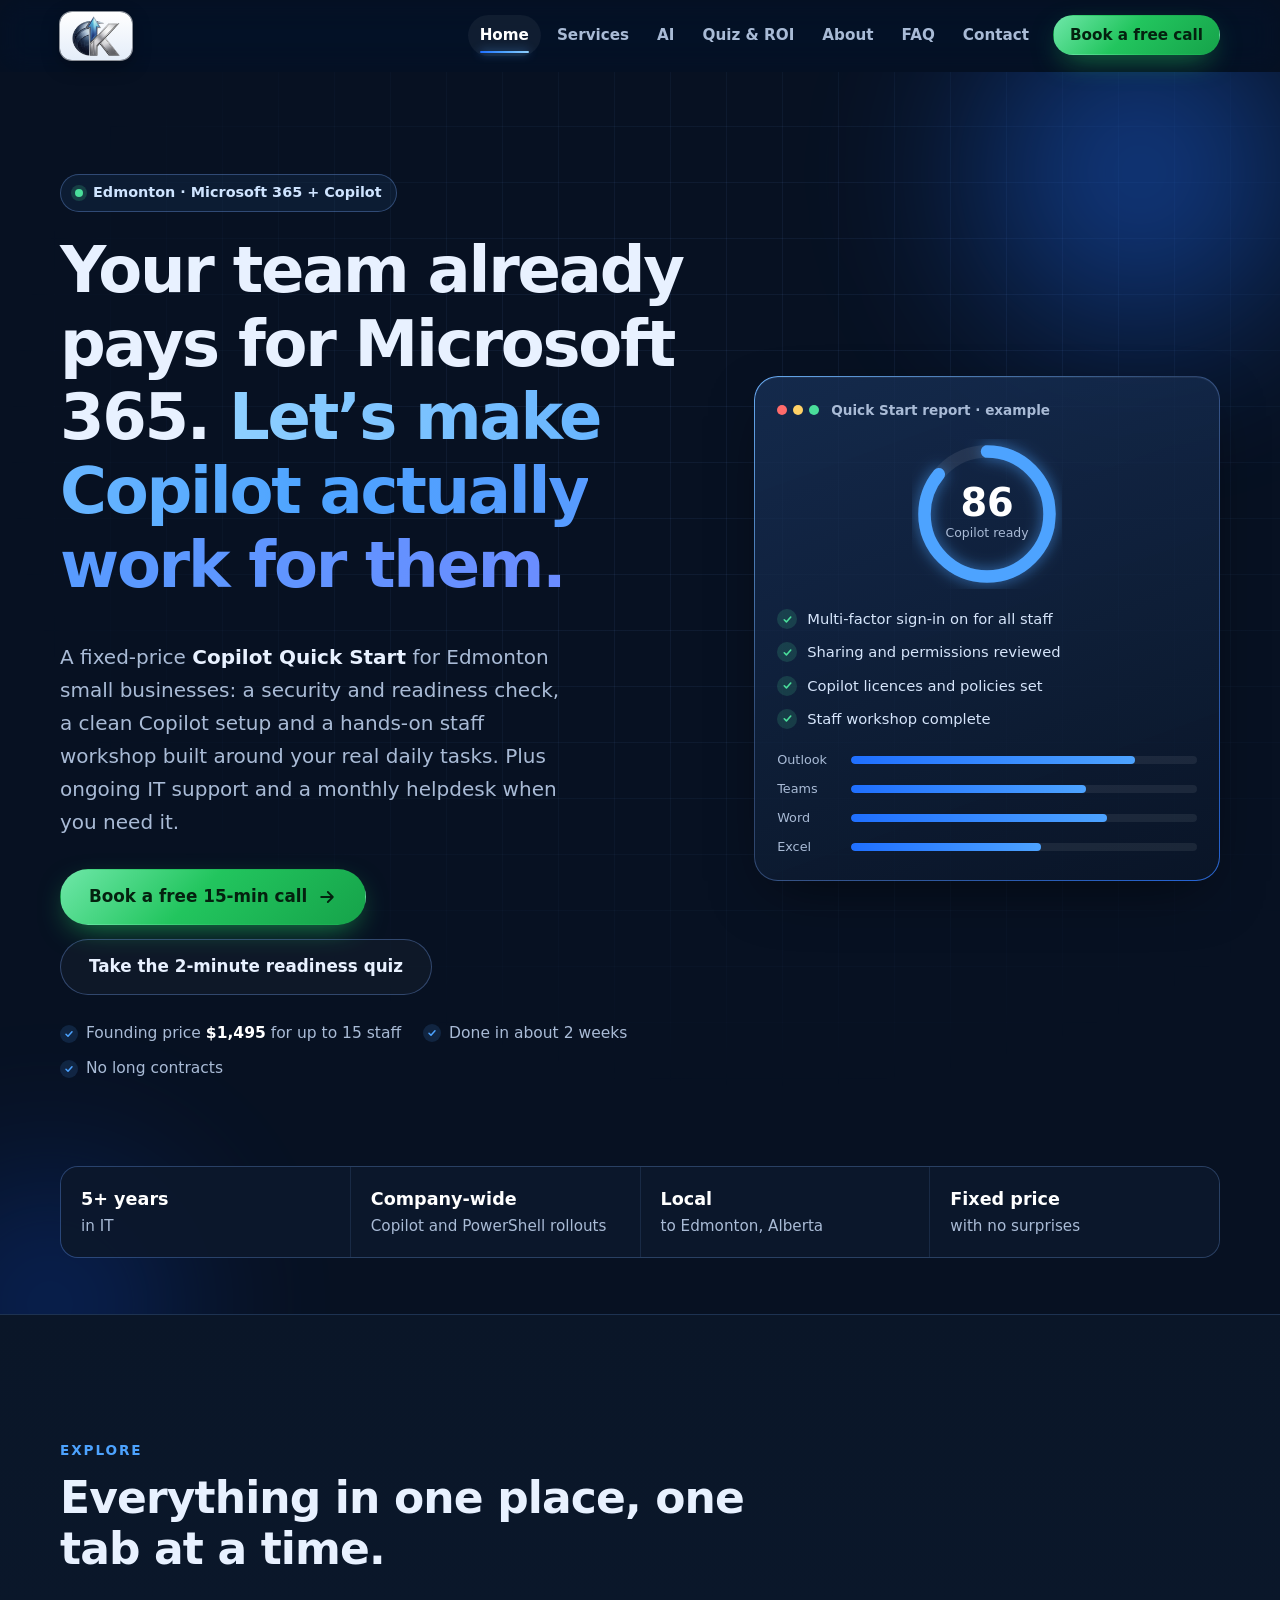
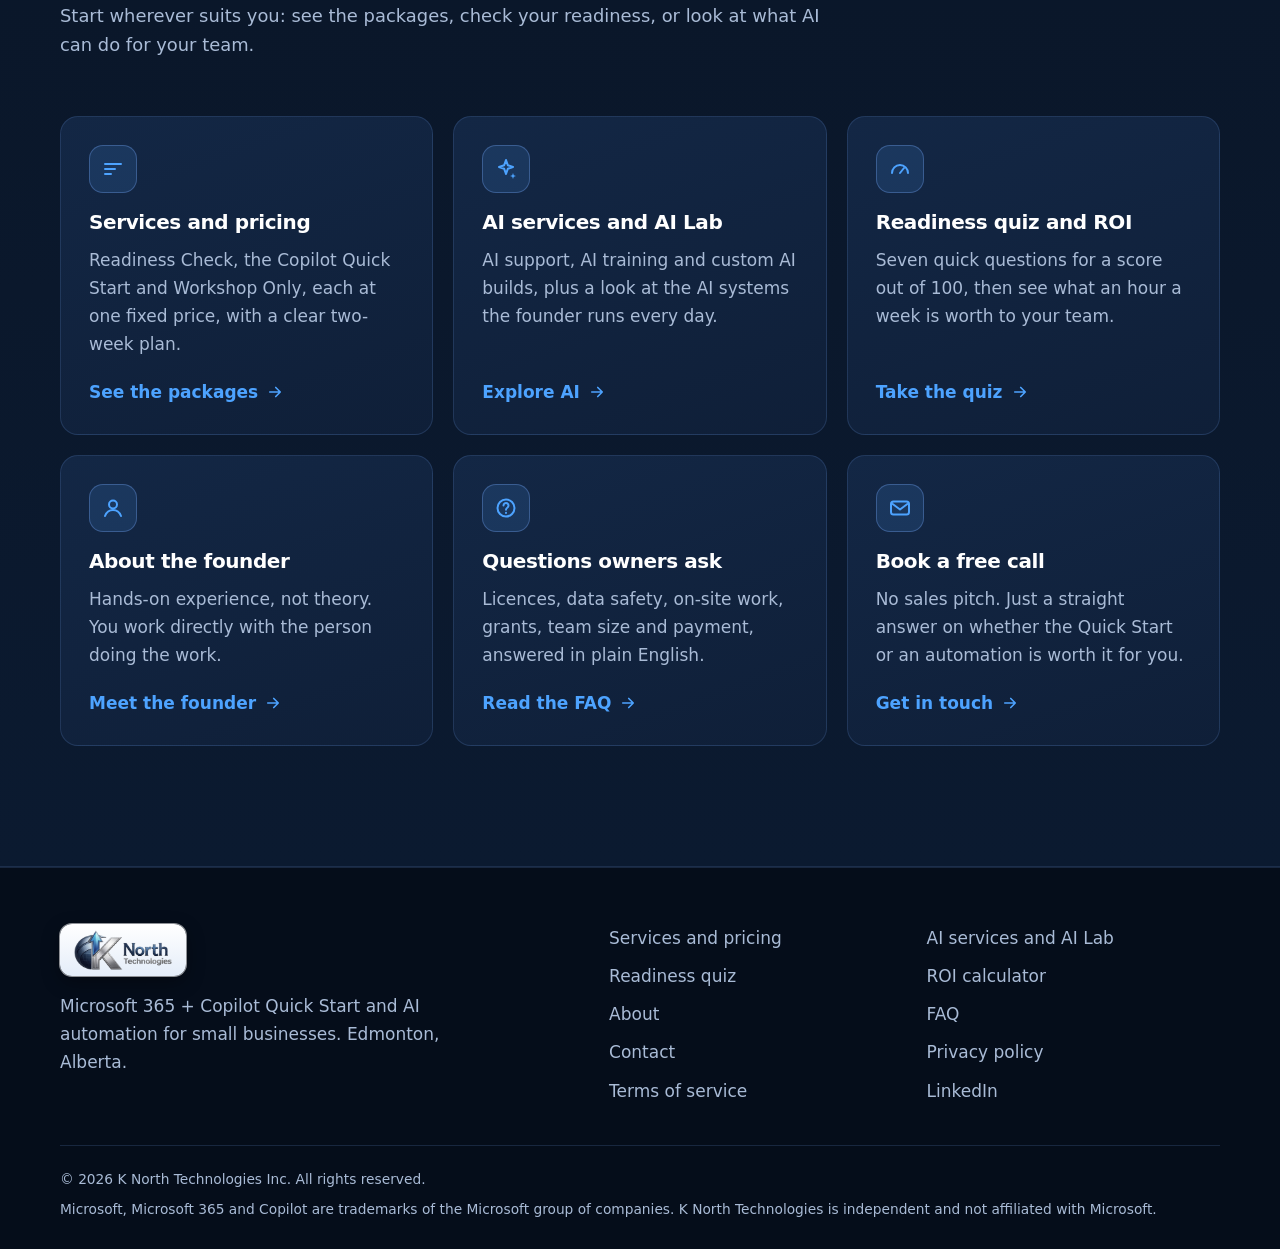
==== commit 7a42aad9: "Local SEO: Edmonton IT support" ====
--- a/index.html
+++ b/index.html
@@ -3,8 +3,8 @@
 <head>
   <meta charset="utf-8">
   <meta name="viewport" content="width=device-width, initial-scale=1">
-  <title>Microsoft 365 + Copilot Quick Start for Edmonton Small Businesses | K North Technologies</title>
-  <meta name="description" content="A fixed-price Microsoft 365 and Copilot Quick Start for Edmonton small businesses: security and readiness check, Copilot setup and a hands-on staff workshop. Founding price $1,495.">
+  <title>Edmonton IT Support & Microsoft 365 Copilot | K North Technologies</title>
+  <meta name="description" content="Edmonton IT support company: Microsoft 365 tech support, Copilot setup and a monthly helpdesk for small businesses. Fixed-price Quick Start $1,495. Local, no long contracts.">
   <meta name="author" content="K North Technologies Inc.">
   <meta name="robots" content="index, follow">
   <meta name="theme-color" content="#0a1628">
@@ -15,21 +15,21 @@
   <meta property="og:site_name" content="K North Technologies">
   <meta property="og:locale" content="en_CA">
   <meta property="og:url" content="https://knorthtechnologies.ca/">
-  <meta property="og:title" content="Microsoft 365 + Copilot Quick Start for Edmonton Small Businesses | K North Technologies">
-  <meta property="og:description" content="A fixed-price Microsoft 365 and Copilot Quick Start for Edmonton small businesses: security and readiness check, Copilot setup and a hands-on staff workshop. Founding price $1,495.">
+  <meta property="og:title" content="Edmonton IT Support & Microsoft 365 Copilot | K North Technologies">
+  <meta property="og:description" content="Edmonton IT support company: Microsoft 365 tech support, Copilot setup and a monthly helpdesk for small businesses. Fixed-price Quick Start $1,495. Local, no long contracts.">
   <meta property="og:image" content="https://knorthtechnologies.ca/assets/og-image.png">
   <meta property="og:image:width" content="1200">
   <meta property="og:image:height" content="630">
   <meta property="og:image:alt" content="K North Technologies: Microsoft 365 + Copilot Quick Start">
   <meta name="twitter:card" content="summary_large_image">
-  <meta name="twitter:title" content="Microsoft 365 + Copilot Quick Start for Edmonton Small Businesses | K North Technologies">
-  <meta name="twitter:description" content="A fixed-price Microsoft 365 and Copilot Quick Start for Edmonton small businesses: security and readiness check, Copilot setup and a hands-on staff workshop. Founding price $1,495.">
+  <meta name="twitter:title" content="Edmonton IT Support & Microsoft 365 Copilot | K North Technologies">
+  <meta name="twitter:description" content="Edmonton IT support company: Microsoft 365 tech support, Copilot setup and a monthly helpdesk for small businesses. Fixed-price Quick Start $1,495. Local, no long contracts.">
   <meta name="twitter:image" content="https://knorthtechnologies.ca/assets/og-image.png">
 
   <link rel="icon" href="assets/favicon-32.png" sizes="32x32" type="image/png">
   <link rel="apple-touch-icon" href="assets/apple-touch-icon.png">
   <link rel="stylesheet" href="css/styles.css?v=3">
-  <meta name="keywords" content="Microsoft 365 Copilot training Edmonton, Copilot setup, Microsoft 365 consultant Edmonton, small business IT Alberta, AI automation Canada, Power Automate">
+  <meta name="keywords" content="IT support Edmonton, tech support company Edmonton, Edmonton IT support company, Microsoft 365 support Edmonton, managed IT support Edmonton, Microsoft 365 Copilot training Edmonton, Copilot setup, Microsoft 365 consultant Edmonton, small business IT Alberta, AI automation Canada, Power Automate">
   <script type="application/ld+json">
   {
     "@context": "https://schema.org",
@@ -38,10 +38,22 @@
     "url": "https://knorthtechnologies.ca/",
     "logo": "https://knorthtechnologies.ca/assets/logo.png",
     "image": "https://knorthtechnologies.ca/assets/og-image.png",
-    "description": "Fixed-price Microsoft 365 and Copilot Quick Start (readiness check, setup and staff workshop) and AI automation services for small businesses.",
+    "description": "Edmonton IT support company: Microsoft 365 tech support, Copilot setup and a monthly helpdesk for small businesses, plus AI automation.",
+    "telephone": "+1-587-335-5224",
     "address": { "@type": "PostalAddress", "addressLocality": "Edmonton", "addressRegion": "AB", "addressCountry": "CA" },
+    "geo": { "@type": "GeoCoordinates", "latitude": 53.5461, "longitude": -113.4938 },
     "areaServed": [ { "@type": "City", "name": "Edmonton" }, { "@type": "Country", "name": "Canada" } ],
     "priceRange": "$$",
+    "hasOfferCatalog": {
+      "@type": "OfferCatalog",
+      "name": "IT support and Microsoft 365 services",
+      "itemListElement": [
+        { "@type": "Offer", "name": "Microsoft 365 + Copilot Quick Start", "price": "1495", "priceCurrency": "CAD" },
+        { "@type": "Offer", "name": "Readiness Check", "price": "750", "priceCurrency": "CAD" },
+        { "@type": "Offer", "name": "Workshop Only", "price": "1200", "priceCurrency": "CAD" },
+        { "@type": "Offer", "name": "AI and Microsoft 365 Helpdesk (monthly)", "price": "350", "priceCurrency": "CAD" }
+      ]
+    },
     "makesOffer": {
       "@type": "Offer",
       "name": "Microsoft 365 + Copilot Quick Start (founding price)",
@@ -88,7 +100,7 @@
         <div class="hero-copy">
           <p class="eyebrow"><span class="dot" aria-hidden="true"></span> Edmonton · Microsoft 365 + Copilot</p>
           <h1 id="hero-title">Your team already pays for Microsoft 365. <span class="grad">Let&rsquo;s make Copilot actually work for them.</span></h1>
-          <p class="lead">A fixed-price <strong>Copilot Quick Start</strong> for Edmonton small businesses: a security and readiness check, a clean Copilot setup and a hands-on staff workshop built around your real daily tasks.</p>
+          <p class="lead">A fixed-price <strong>Copilot Quick Start</strong> for Edmonton small businesses: a security and readiness check, a clean Copilot setup and a hands-on staff workshop built around your real daily tasks. Plus ongoing IT support and a monthly helpdesk when you need it.</p>
           <div class="hero-actions">
             <a class="btn btn-primary btn-lg js-booking" href="contact.html#contact">Book a free 15-min call
               <svg viewBox="0 0 24 24" aria-hidden="true" focusable="false"><path d="M5 12h14M13 6l6 6-6 6" fill="none" stroke="currentColor" stroke-width="2.2" stroke-linecap="round" stroke-linejoin="round"/></svg>
